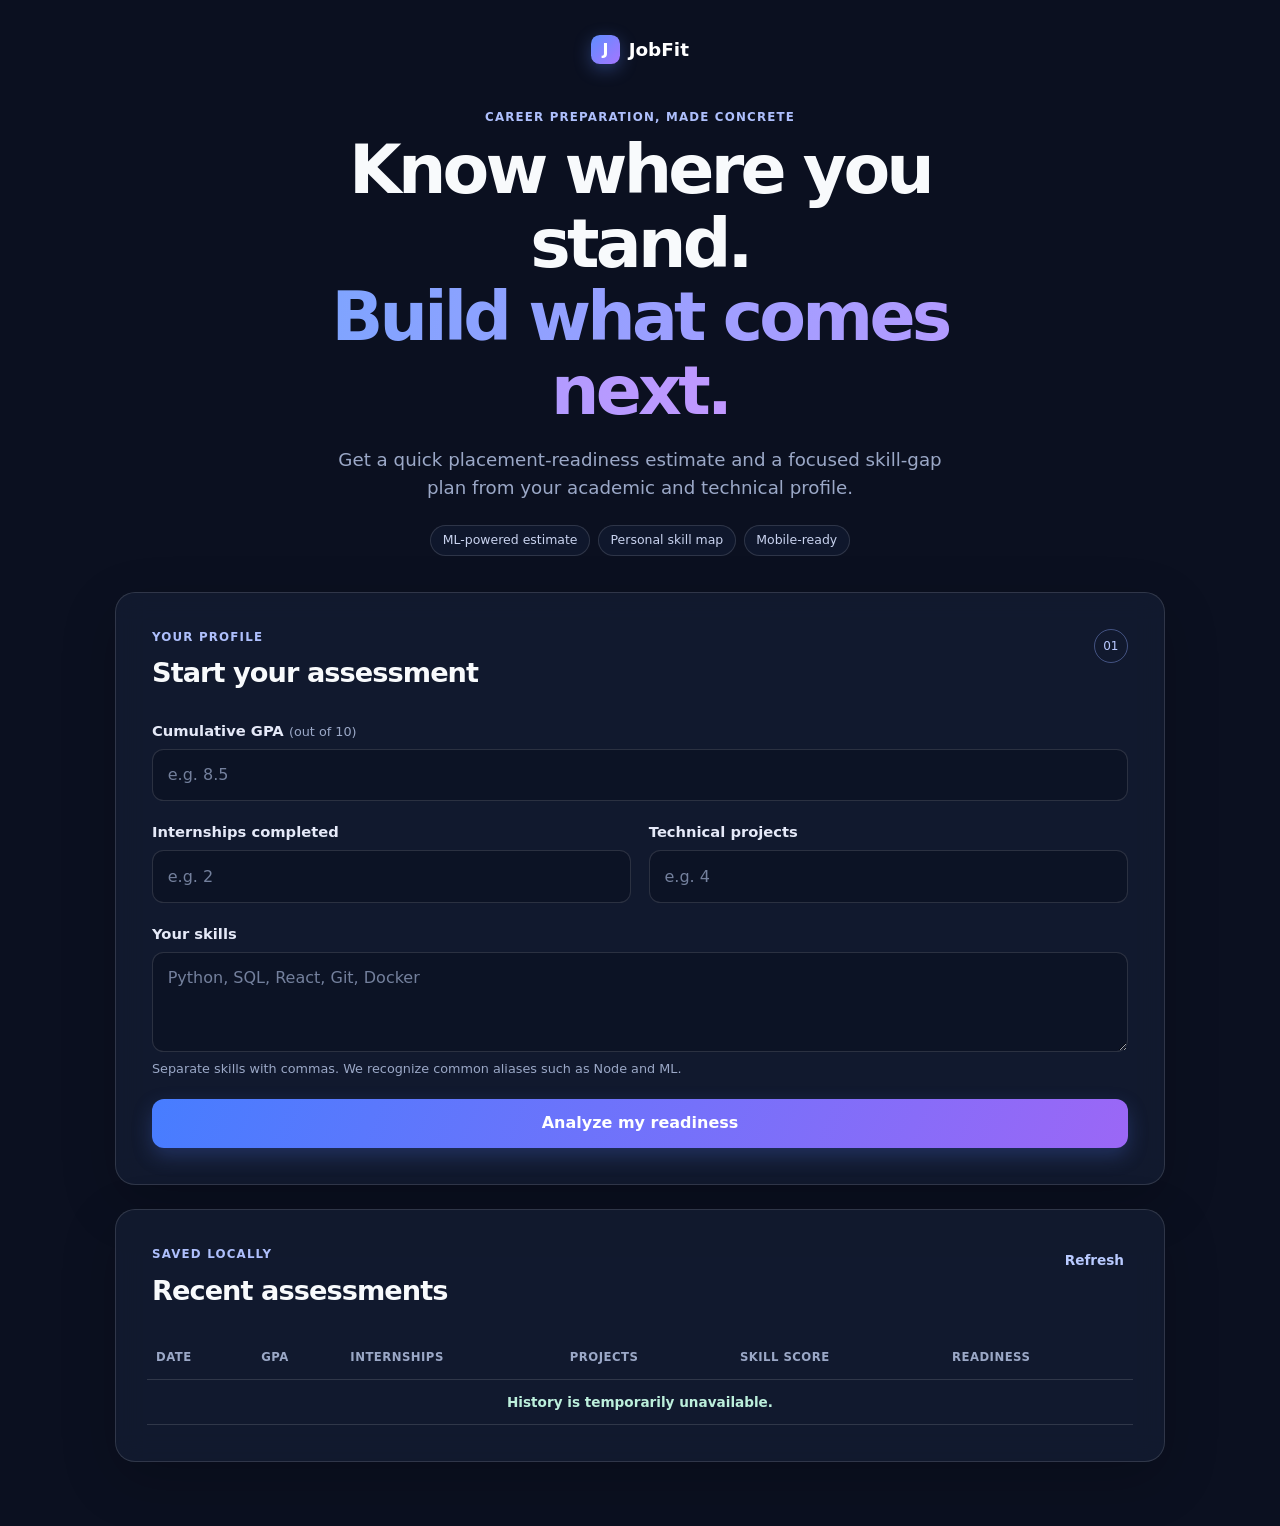
==== frontend/index.html @ 92c36e9f "Initial project" ====
﻿<!DOCTYPE html>
<html lang="en">
<head>
    <meta charset="UTF-8">
    <meta name="viewport" content="width=device-width, initial-scale=1.0">
    <meta name="theme-color" content="#111827">
    <meta name="description" content="Understand your placement readiness and prioritize skills to learn next.">
    <title>JobFit | Placement Readiness Analyzer</title>
    <link rel="stylesheet" href="style.css">
</head>
<body>
    <div class="background-blobs" aria-hidden="true"><div class="blob blob-1"></div><div class="blob blob-2"></div></div>
    <div class="container">
        <header class="hero">
            <a class="brand" href="/" aria-label="JobFit home"><span class="brand-mark">J</span> JobFit</a>
            <div class="hero-copy">
                <p class="eyebrow">Career preparation, made concrete</p>
                <h1>Know where you stand.<br><span class="highlight">Build what comes next.</span></h1>
                <p class="hero-description">Get a quick placement-readiness estimate and a focused skill-gap plan from your academic and technical profile.</p>
            </div>
            <div class="pill-row" aria-label="Application features"><span>ML-powered estimate</span><span>Personal skill map</span><span>Mobile-ready</span></div>
        </header>

        <main>
            <section class="glass-panel form-panel" aria-labelledby="form-title">
                <div class="section-heading"><div><p class="eyebrow">Your profile</p><h2 id="form-title">Start your assessment</h2></div><span class="step">01</span></div>
                <form id="prediction-form" novalidate>
                    <div class="input-group">
                        <label for="cgpa">Cumulative GPA <span>(out of 10)</span></label>
                        <input type="number" id="cgpa" name="cgpa" min="0" max="10" step="0.01" inputmode="decimal" required placeholder="e.g. 8.5" autocomplete="off">
                    </div>
                    <div class="row">
                        <div class="input-group"><label for="internships">Internships completed</label><input type="number" id="internships" name="internships" min="0" max="20" step="1" inputmode="numeric" required placeholder="e.g. 2"></div>
                        <div class="input-group"><label for="projects">Technical projects</label><input type="number" id="projects" name="projects" min="0" max="50" step="1" inputmode="numeric" required placeholder="e.g. 4"></div>
                    </div>
                    <div class="input-group">
                        <label for="skills">Your skills</label>
                        <textarea id="skills" name="skills" rows="3" maxlength="500" required placeholder="Python, SQL, React, Git, Docker"></textarea>
                        <p class="hint">Separate skills with commas. We recognize common aliases such as Node and ML.</p>
                    </div>
                    <p class="form-error" id="form-error" role="alert" hidden></p>
                    <button type="submit" class="btn-primary" id="submit-btn"><span>Analyze my readiness</span><span class="spinner" id="btn-spinner" aria-hidden="true" hidden></span></button>
                </form>
            </section>

            <section class="glass-panel results-panel" id="results-panel" hidden aria-labelledby="results-title" tabindex="-1">
                <div class="section-heading"><div><p class="eyebrow">Your report</p><h2 id="results-title">Readiness snapshot</h2></div><span class="step">02</span></div>
                <div class="score-cards">
                    <article class="card"><h3>Placement readiness</h3><div class="progress-circle" id="placement-circle"><span class="value" id="placement-value">0%</span></div><p id="readiness-label" class="card-caption"></p></article>
                    <article class="card"><h3>Skill coverage</h3><div class="progress-circle purple" id="skill-circle"><span class="value" id="skill-value">0%</span></div><p class="card-caption">Based on in-demand skills</p></article>
                </div>
                <div class="analysis-grid">
                    <article class="recommendations"><h3>Strengths detected</h3><ul id="matched-list" class="chip-list"></ul></article>
                    <article class="recommendations"><h3>Skills to prioritize</h3><ul id="recommendation-list" class="chip-list"></ul></article>
                </div>
                <p class="disclaimer" id="disclaimer"></p>
                <button class="btn-secondary" id="reset-btn" type="button">Analyze another profile</button>
            </section>
        </main>

        <section class="history-section glass-panel" aria-labelledby="history-title">
            <div class="section-heading"><div><p class="eyebrow">Saved locally</p><h2 id="history-title">Recent assessments</h2></div><button class="text-button" id="refresh-history" type="button">Refresh</button></div>
            <div class="table-responsive"><table id="history-table"><thead><tr><th scope="col">Date</th><th scope="col">GPA</th><th scope="col">Internships</th><th scope="col">Projects</th><th scope="col">Skill score</th><th scope="col">Readiness</th></tr></thead><tbody></tbody></table></div>
        </section>
    </div>
    <script src="app.js" defer></script>
</body>
</html>
---- frontend/style.css ----
﻿:root { --bg:#0b1020; --surface:rgba(20,29,50,.78); --surface-dark:#11192d; --text:#f8fafc; --muted:#9ba8c7; --line:rgba(255,255,255,.13); --blue:#5f8dff; --purple:#a576ff; --green:#2dd4a2; --orange:#f8b854; --red:#fb7185; }
* { box-sizing:border-box; }
html { background:var(--bg); }
body { min-width:320px; min-height:100vh; margin:0; overflow-x:hidden; background:var(--bg); color:var(--text); font-family:Inter,ui-sans-serif,system-ui,-apple-system,BlinkMacSystemFont,"Segoe UI",sans-serif; line-height:1.5; }
button,input,textarea { font:inherit; }
.background-blobs { position:fixed; inset:0; z-index:-1; overflow:hidden; pointer-events:none; }
.blob { position:absolute; width:42rem; aspect-ratio:1; border-radius:999px; filter:blur(105px); opacity:.21; }
.blob-1 { top:-19rem; left:-14rem; background:#7449e8; }.blob-2 { right:-16rem; bottom:-23rem; background:#176ad3; }
.container { width:min(100% - 2rem, 1050px); margin:0 auto; padding:2.2rem 0 4rem; }
.hero { margin:0 auto 2.25rem; max-width:800px; text-align:center; }.brand { display:inline-flex; align-items:center; gap:.55rem; margin-bottom:2.8rem; color:white; text-decoration:none; font-size:1.15rem; font-weight:750; }.brand-mark { display:grid; place-items:center; width:1.8rem; height:1.8rem; border-radius:.55rem; background:linear-gradient(135deg,var(--blue),var(--purple)); box-shadow:0 5px 18px #5f8dff55; font-size:1rem; }
.eyebrow { margin:0 0 .42rem; color:#aebffc; font-size:.74rem; font-weight:750; letter-spacing:.1em; text-transform:uppercase; }.hero h1 { margin:0; font-size:clamp(2.1rem,6vw,4.25rem); line-height:1.08; letter-spacing:-.055em; }.highlight { background:linear-gradient(100deg,#7fa4ff,#c198ff); -webkit-background-clip:text; background-clip:text; color:transparent; }.hero-description { max-width:610px; margin:1.2rem auto 1.5rem; color:var(--muted); font-size:clamp(1rem,2.5vw,1.14rem); }.pill-row { display:flex; justify-content:center; flex-wrap:wrap; gap:.5rem; }.pill-row span { padding:.32rem .72rem; border:1px solid var(--line); border-radius:999px; background:#131c33aa; color:#c9d3ef; font-size:.78rem; }
main { display:grid; grid-template-columns:1fr; gap:1.5rem; }.glass-panel { border:1px solid var(--line); border-radius:1.25rem; padding:clamp(1.25rem,4vw,2.25rem); background:var(--surface); box-shadow:0 18px 55px #00000032; backdrop-filter:blur(14px); }.section-heading { display:flex; align-items:flex-start; justify-content:space-between; gap:1rem; margin-bottom:1.6rem; }.section-heading h2 { margin:0; font-size:clamp(1.35rem,3vw,1.7rem); letter-spacing:-.035em; }.step { display:grid; place-items:center; flex:0 0 auto; width:2.15rem; height:2.15rem; border:1px solid #8fa8ff66; border-radius:50%; color:#b9c8ff; font-size:.75rem; }
form { display:grid; gap:1.25rem; }.row { display:grid; grid-template-columns:repeat(2,minmax(0,1fr)); gap:1.1rem; }.input-group { display:grid; gap:.45rem; }label { color:#e5e9f8; font-size:.92rem; font-weight:650; }label span,.hint { color:var(--muted); font-size:.8rem; font-weight:400; }.hint { margin:0; }input,textarea { width:100%; border:1px solid var(--line); border-radius:.72rem; padding:.82rem .92rem; outline:none; background:#090e1e80; color:var(--text); transition:border-color .2s,box-shadow .2s; }textarea { resize:vertical; }input::placeholder,textarea::placeholder { color:#74809d; }input:focus,textarea:focus { border-color:var(--blue); box-shadow:0 0 0 3px #5f8dff2e; }.form-error { margin:0; border-left:3px solid var(--red); padding:.55rem .75rem; color:#fecdd3; background:#fb718516; border-radius:.25rem; font-size:.9rem; }
button { cursor:pointer; }.btn-primary,.btn-secondary { display:flex; align-items:center; justify-content:center; gap:.6rem; min-height:3.1rem; border-radius:.75rem; padding:.8rem 1.1rem; font-weight:750; transition:transform .2s,filter .2s,background .2s; }.btn-primary { border:0; color:white; background:linear-gradient(112deg,#477dff,#9b67f6); box-shadow:0 8px 20px #4e75e844; }.btn-primary:hover:not(:disabled) { filter:brightness(1.08); transform:translateY(-1px); }.btn-primary:disabled { cursor:wait; opacity:.78; }.btn-secondary { margin-top:1.45rem; border:1px solid #91aaff8f; background:transparent; color:#c9d6ff; }.btn-secondary:hover { background:#6c8efa1c; }.spinner { width:1.05rem; height:1.05rem; border:2px solid #ffffff66; border-top-color:white; border-radius:50%; animation:spin .7s linear infinite; }@keyframes spin { to { transform:rotate(360deg); } }
.score-cards { display:grid; grid-template-columns:repeat(2,minmax(0,1fr)); gap:1rem; margin-bottom:1rem; }.card,.recommendations { border:1px solid var(--line); border-radius:1rem; background:#080d1c52; padding:1.25rem; }.card { text-align:center; }.card h3,.recommendations h3 { margin:0 0 1rem; color:#dce5ff; font-size:.92rem; }.progress-circle { display:grid; place-items:center; width:9rem; aspect-ratio:1; margin:.3rem auto .8rem; border-radius:50%; background:conic-gradient(var(--green) 0%,#ffffff12 0); position:relative; }.progress-circle::before { content:""; position:absolute; inset:.7rem; border-radius:50%; background:var(--surface-dark); }.progress-circle.purple { background:conic-gradient(var(--purple) 0%,#ffffff12 0); }.value { z-index:1; font-size:1.75rem; font-weight:800; letter-spacing:-.06em; }.card-caption { min-height:1.3rem; margin:0; color:var(--muted); font-size:.78rem; }.analysis-grid { display:grid; grid-template-columns:repeat(2,minmax(0,1fr)); gap:1rem; }.chip-list { display:flex; flex-wrap:wrap; gap:.5rem; min-height:2rem; margin:0; padding:0; list-style:none; }.chip-list li { border:1px solid #7395fb66; border-radius:999px; padding:.35rem .62rem; background:#5f8dff18; color:#d4dfff; font-size:.78rem; }.chip-list.recommend li { border-color:#c197ff66; background:#a576ff18; }.chip-list .empty { border:0; padding:0; background:transparent; color:var(--muted); }.disclaimer { margin:1.15rem 0 0; color:var(--muted); font-size:.78rem; }.history-section { margin-top:1.5rem; }.text-button { border:0; padding:.25rem; background:transparent; color:#b9caff; font-size:.85rem; font-weight:700; }.text-button:hover { color:white; }.table-responsive { overflow-x:auto; margin:0 -.3rem; }.table-responsive table { width:100%; min-width:610px; border-collapse:collapse; }.table-responsive th,.table-responsive td { padding:.75rem .55rem; border-bottom:1px solid var(--line); text-align:left; white-space:nowrap; font-size:.85rem; }.table-responsive th { color:var(--muted); font-size:.73rem; font-weight:750; text-transform:uppercase; letter-spacing:.04em; }.table-responsive td:last-child { color:#bcefdc; font-weight:750; }.empty-cell { color:var(--muted); text-align:center!important; }
@media (max-width:600px) { .container { width:min(100% - 1rem,1050px); padding-top:1.2rem; }.hero .brand { margin-bottom:2rem; }.hero { margin-bottom:1.4rem; }.glass-panel { border-radius:1rem; }.row,.score-cards,.analysis-grid { grid-template-columns:1fr; }.score-cards { gap:.8rem; }.progress-circle { width:7.5rem; }.history-section { padding:1rem; }.table-responsive th,.table-responsive td { padding:.68rem .5rem; } }
@media (prefers-reduced-motion:reduce) { *,*::before,*::after { scroll-behavior:auto!important; transition:none!important; animation:none!important; } }
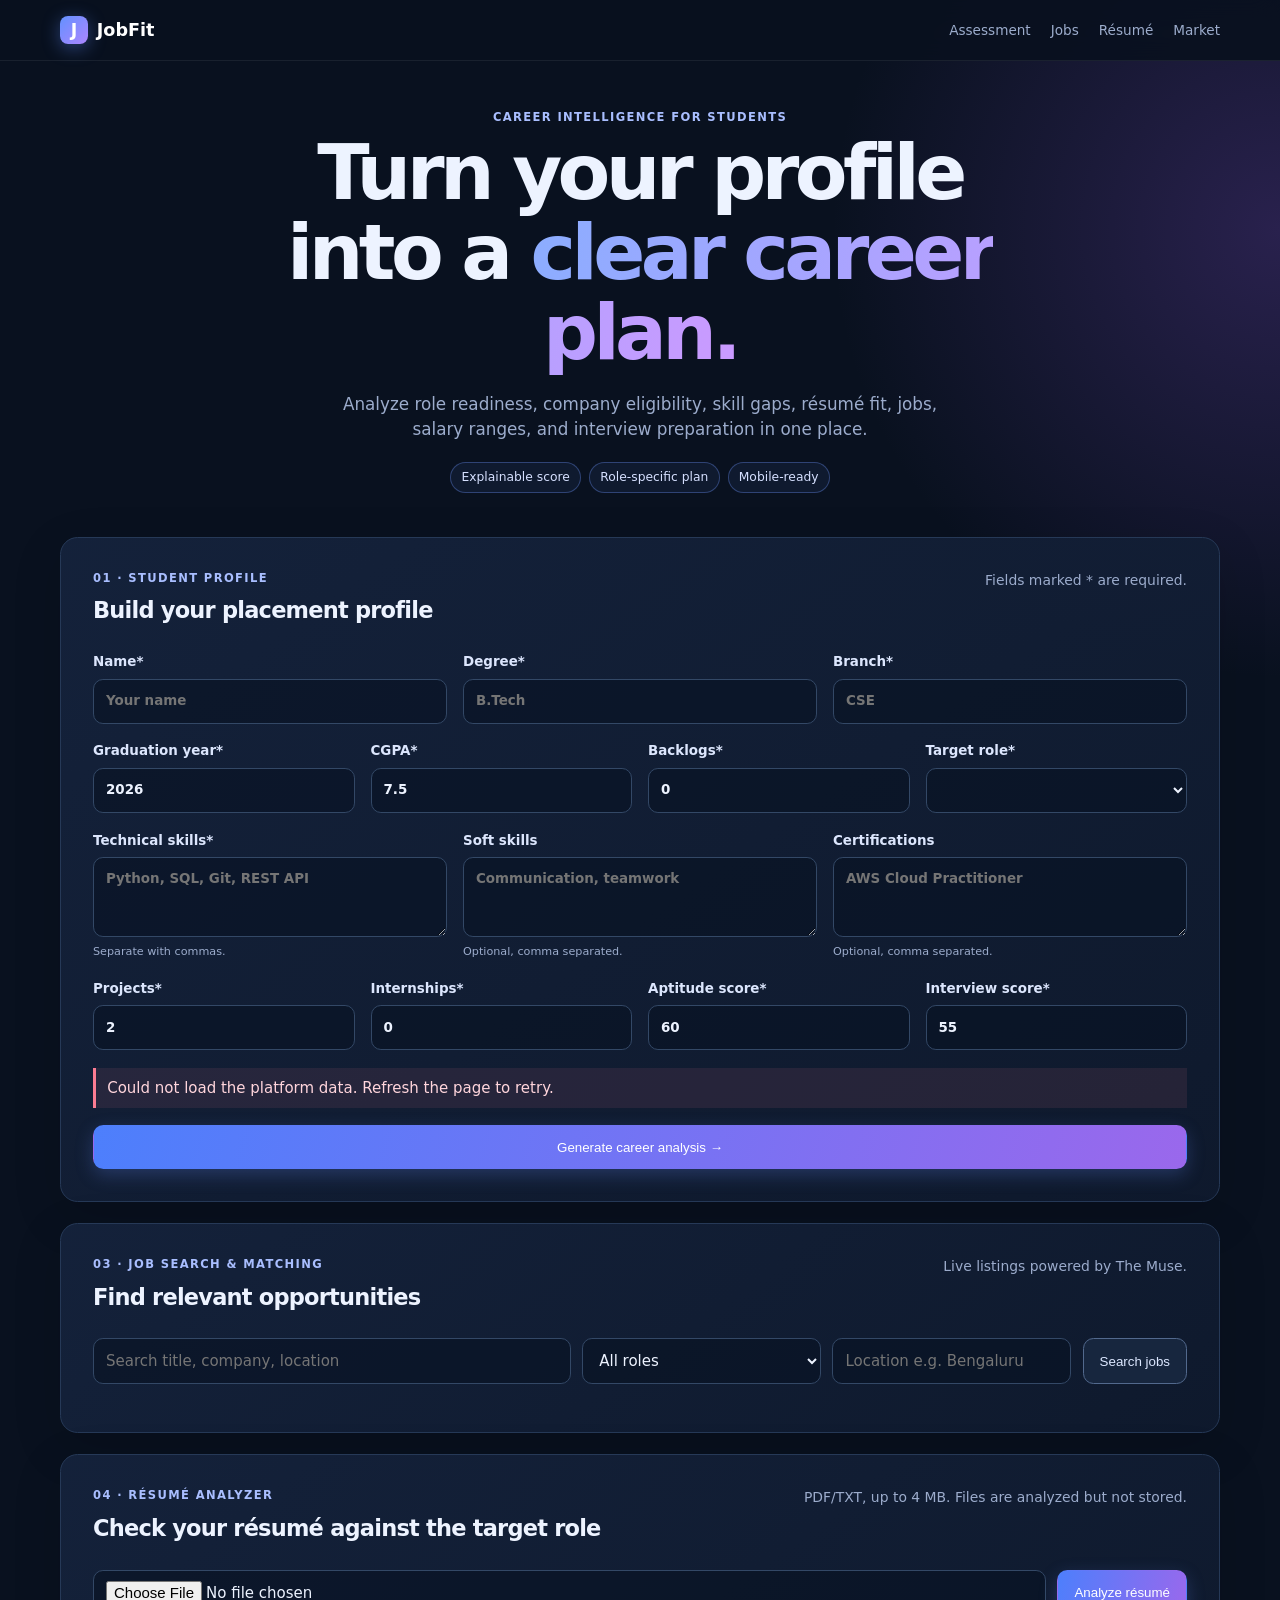
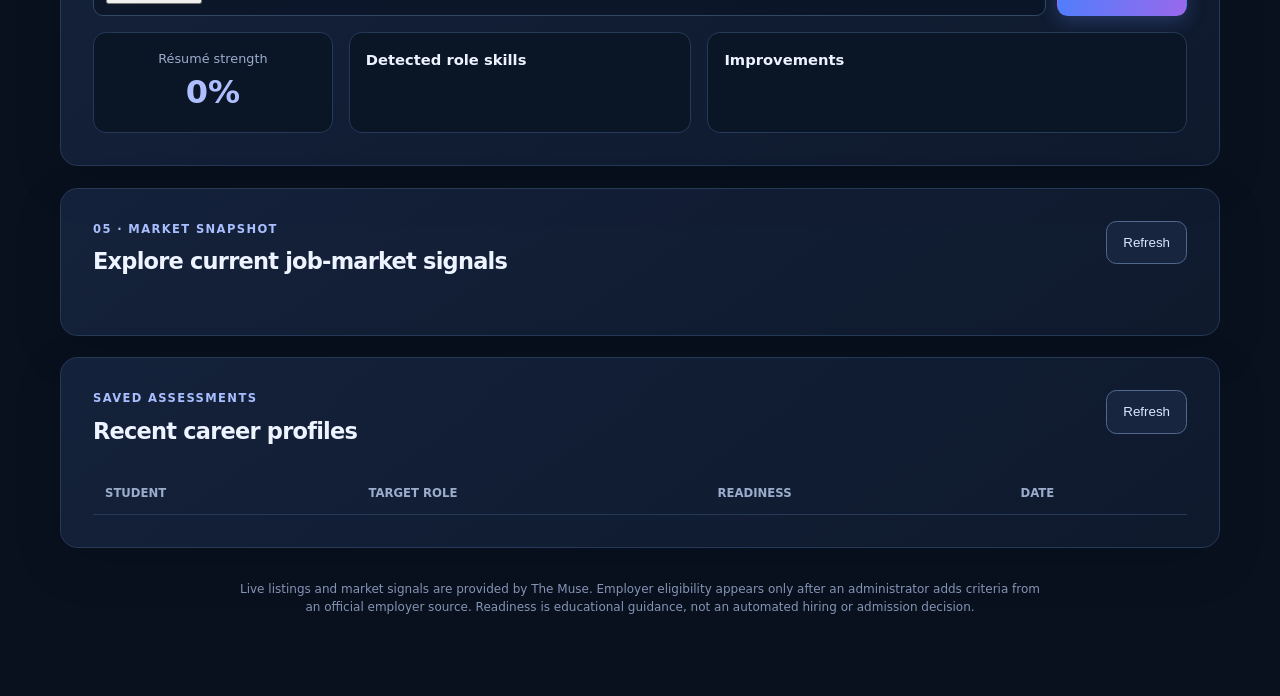
==== commit 833f463c: "Add live job data and verified company criteria" ====
--- a/frontend/index.html
+++ b/frontend/index.html
@@ -1,68 +1,53 @@
-﻿<!DOCTYPE html>
+<!doctype html>
 <html lang="en">
 <head>
-    <meta charset="UTF-8">
-    <meta name="viewport" content="width=device-width, initial-scale=1.0">
-    <meta name="theme-color" content="#111827">
-    <meta name="description" content="Understand your placement readiness and prioritize skills to learn next.">
-    <title>JobFit | Placement Readiness Analyzer</title>
-    <link rel="stylesheet" href="style.css">
+  <meta charset="utf-8">
+  <meta name="viewport" content="width=device-width, initial-scale=1">
+  <meta name="theme-color" content="#111827">
+  <meta name="description" content="JobFit analyzes placement readiness, eligibility, skills, resumes, and career roadmaps.">
+  <title>JobFit | Career Intelligence Platform</title>
+  <link rel="stylesheet" href="style.css">
 </head>
 <body>
-    <div class="background-blobs" aria-hidden="true"><div class="blob blob-1"></div><div class="blob blob-2"></div></div>
-    <div class="container">
-        <header class="hero">
-            <a class="brand" href="/" aria-label="JobFit home"><span class="brand-mark">J</span> JobFit</a>
-            <div class="hero-copy">
-                <p class="eyebrow">Career preparation, made concrete</p>
-                <h1>Know where you stand.<br><span class="highlight">Build what comes next.</span></h1>
-                <p class="hero-description">Get a quick placement-readiness estimate and a focused skill-gap plan from your academic and technical profile.</p>
-            </div>
-            <div class="pill-row" aria-label="Application features"><span>ML-powered estimate</span><span>Personal skill map</span><span>Mobile-ready</span></div>
-        </header>
+  <header class="topbar"><a class="brand" href="#top"><span>J</span>JobFit</a><nav><a href="#assessment">Assessment</a><a href="#jobs">Jobs</a><a href="#resume">Résumé</a><a href="#market">Market</a></nav></header>
+  <main id="top" class="shell">
+    <section class="hero"><p class="eyebrow">Career intelligence for students</p><h1>Turn your profile into a <em>clear career plan.</em></h1><p>Analyze role readiness, company eligibility, skill gaps, résumé fit, jobs, salary ranges, and interview preparation in one place.</p><div class="hero-tags"><span>Explainable score</span><span>Role-specific plan</span><span>Mobile-ready</span></div></section>
 
-        <main>
-            <section class="glass-panel form-panel" aria-labelledby="form-title">
-                <div class="section-heading"><div><p class="eyebrow">Your profile</p><h2 id="form-title">Start your assessment</h2></div><span class="step">01</span></div>
-                <form id="prediction-form" novalidate>
-                    <div class="input-group">
-                        <label for="cgpa">Cumulative GPA <span>(out of 10)</span></label>
-                        <input type="number" id="cgpa" name="cgpa" min="0" max="10" step="0.01" inputmode="decimal" required placeholder="e.g. 8.5" autocomplete="off">
-                    </div>
-                    <div class="row">
-                        <div class="input-group"><label for="internships">Internships completed</label><input type="number" id="internships" name="internships" min="0" max="20" step="1" inputmode="numeric" required placeholder="e.g. 2"></div>
-                        <div class="input-group"><label for="projects">Technical projects</label><input type="number" id="projects" name="projects" min="0" max="50" step="1" inputmode="numeric" required placeholder="e.g. 4"></div>
-                    </div>
-                    <div class="input-group">
-                        <label for="skills">Your skills</label>
-                        <textarea id="skills" name="skills" rows="3" maxlength="500" required placeholder="Python, SQL, React, Git, Docker"></textarea>
-                        <p class="hint">Separate skills with commas. We recognize common aliases such as Node and ML.</p>
-                    </div>
-                    <p class="form-error" id="form-error" role="alert" hidden></p>
-                    <button type="submit" class="btn-primary" id="submit-btn"><span>Analyze my readiness</span><span class="spinner" id="btn-spinner" aria-hidden="true" hidden></span></button>
-                </form>
-            </section>
+    <section id="assessment" class="panel profile-panel">
+      <div class="heading"><div><p class="eyebrow">01 · Student profile</p><h2>Build your placement profile</h2></div><p class="muted">Fields marked * are required.</p></div>
+      <form id="profile-form" class="profile-form">
+        <div class="form-grid three"><label>Name*<input id="name" required minlength="2" placeholder="Your name"></label><label>Degree*<input id="degree" required placeholder="B.Tech"></label><label>Branch*<input id="branch" required placeholder="CSE"></label></div>
+        <div class="form-grid four"><label>Graduation year*<input id="graduation-year" type="number" min="2020" max="2035" value="2026" required></label><label>CGPA*<input id="cgpa" type="number" min="0" max="10" step="0.01" value="7.5" required></label><label>Backlogs*<input id="backlogs" type="number" min="0" max="20" value="0" required></label><label>Target role*<select id="target-role" required></select></label></div>
+        <div class="form-grid three"><label>Technical skills*<textarea id="technical-skills" required placeholder="Python, SQL, Git, REST API"></textarea><small>Separate with commas.</small></label><label>Soft skills<textarea id="soft-skills" placeholder="Communication, teamwork"></textarea><small>Optional, comma separated.</small></label><label>Certifications<textarea id="certifications" placeholder="AWS Cloud Practitioner"></textarea><small>Optional, comma separated.</small></label></div>
+        <div class="form-grid four"><label>Projects*<input id="projects" type="number" min="0" max="30" value="2" required></label><label>Internships*<input id="internships" type="number" min="0" max="15" value="0" required></label><label>Aptitude score*<input id="aptitude" type="number" min="0" max="100" value="60" required></label><label>Interview score*<input id="interview" type="number" min="0" max="100" value="55" required></label></div>
+        <p id="profile-error" class="message error" hidden role="alert"></p><button id="analyze-button" class="button primary" type="submit">Generate career analysis <span aria-hidden="true">→</span></button>
+      </form>
+    </section>
 
-            <section class="glass-panel results-panel" id="results-panel" hidden aria-labelledby="results-title" tabindex="-1">
-                <div class="section-heading"><div><p class="eyebrow">Your report</p><h2 id="results-title">Readiness snapshot</h2></div><span class="step">02</span></div>
-                <div class="score-cards">
-                    <article class="card"><h3>Placement readiness</h3><div class="progress-circle" id="placement-circle"><span class="value" id="placement-value">0%</span></div><p id="readiness-label" class="card-caption"></p></article>
-                    <article class="card"><h3>Skill coverage</h3><div class="progress-circle purple" id="skill-circle"><span class="value" id="skill-value">0%</span></div><p class="card-caption">Based on in-demand skills</p></article>
-                </div>
-                <div class="analysis-grid">
-                    <article class="recommendations"><h3>Strengths detected</h3><ul id="matched-list" class="chip-list"></ul></article>
-                    <article class="recommendations"><h3>Skills to prioritize</h3><ul id="recommendation-list" class="chip-list"></ul></article>
-                </div>
-                <p class="disclaimer" id="disclaimer"></p>
-                <button class="btn-secondary" id="reset-btn" type="button">Analyze another profile</button>
-            </section>
-        </main>
+    <section id="dashboard" hidden>
+      <div class="dashboard-title"><div><p class="eyebrow">02 · Your dashboard</p><h2 id="dashboard-name">Career dashboard</h2></div><button id="start-over" class="button secondary">Edit profile</button></div>
+      <div class="metric-grid"><article class="metric score"><span>Placement readiness</span><strong id="readiness-score">0%</strong><small id="readiness-label"></small></article><article class="metric"><span>Technical skills</span><strong id="technical-score">0%</strong><small>Role skill coverage</small></article><article class="metric"><span>Aptitude</span><strong id="aptitude-score">0%</strong><small>Profile input</small></article><article class="metric"><span>Interview readiness</span><strong id="interview-score">0%</strong><small>Profile input</small></article></div>
+      <div class="two-column">
+        <article class="panel"><p class="eyebrow">What to do next</p><h3 id="next-action"></h3><ul id="reason-list" class="check-list"></ul></article>
+        <article class="panel"><p class="eyebrow">Salary estimate</p><h3 id="salary-range"></h3><p class="muted" id="salary-note"></p><p class="subtle">A live range appears only after an authorised salary provider is configured.</p></article>
+      </div>
+      <div class="three-column">
+        <article class="panel"><p class="eyebrow">Skill map</p><h3>Role skill gap</h3><div id="skill-table" class="skill-table"></div></article>
+        <article class="panel"><p class="eyebrow">Personalized roadmap</p><h3 id="roadmap-role">Your plan</h3><ol id="roadmap-list" class="roadmap"></ol></article>
+        <article class="panel"><p class="eyebrow">Interview preparation</p><h3>Practice these questions</h3><ol id="interview-list" class="questions"></ol></article>
+      </div>
+      <article class="panel"><div class="heading"><div><p class="eyebrow">Company eligibility</p><h3>Where your profile fits today</h3></div><span class="subtle">Verified employer criteria only</span></div><div id="eligibility-list" class="eligibility-grid"></div></article>
+    </section>
 
-        <section class="history-section glass-panel" aria-labelledby="history-title">
-            <div class="section-heading"><div><p class="eyebrow">Saved locally</p><h2 id="history-title">Recent assessments</h2></div><button class="text-button" id="refresh-history" type="button">Refresh</button></div>
-            <div class="table-responsive"><table id="history-table"><thead><tr><th scope="col">Date</th><th scope="col">GPA</th><th scope="col">Internships</th><th scope="col">Projects</th><th scope="col">Skill score</th><th scope="col">Readiness</th></tr></thead><tbody></tbody></table></div>
-        </section>
-    </div>
-    <script src="app.js" defer></script>
+    <section id="jobs" class="panel"><div class="heading"><div><p class="eyebrow">03 · Job search & matching</p><h2>Find relevant opportunities</h2></div><p class="muted">Live listings powered by The Muse.</p></div><form id="job-filter" class="filter-row"><input id="job-query" placeholder="Search title, company, location"><select id="job-role"><option value="">All roles</option></select><input id="job-location" placeholder="Location e.g. Bengaluru"><button class="button secondary" type="submit">Search jobs</button></form><div id="job-list" class="job-grid"></div></section>
+
+    <section id="resume" class="panel"><div class="heading"><div><p class="eyebrow">04 · Résumé analyzer</p><h2>Check your résumé against the target role</h2></div><p class="muted">PDF/TXT, up to 4 MB. Files are analyzed but not stored.</p></div><form id="resume-form" class="upload-row"><input id="resume-file" type="file" accept=".pdf,.txt" required><button class="button primary" type="submit">Analyze résumé</button></form><p id="resume-error" class="message error" hidden role="alert"></p><div id="resume-results" class="resume-results" hidden><article class="resume-score"><span>Résumé strength</span><strong id="resume-score">0%</strong></article><article><h3>Detected role skills</h3><div id="resume-skills" class="chips"></div></article><article><h3>Improvements</h3><ul id="resume-suggestions" class="check-list"></ul></article></div></section>
+
+    <section id="market" class="panel"><div class="heading"><div><p class="eyebrow">05 · Market snapshot</p><h2>Explore current job-market signals</h2></div><button id="refresh-market" class="button secondary" type="button">Refresh</button></div><div id="market-content" class="market-grid"></div></section>
+
+    <section class="panel"><div class="heading"><div><p class="eyebrow">Saved assessments</p><h2>Recent career profiles</h2></div><button id="refresh-history" class="button secondary" type="button">Refresh</button></div><div class="table-wrap"><table><thead><tr><th>Student</th><th>Target role</th><th>Readiness</th><th>Date</th></tr></thead><tbody id="history-body"></tbody></table></div></section>
+    <p class="disclaimer">Live listings and market signals are provided by The Muse. Employer eligibility appears only after an administrator adds criteria from an official employer source. Readiness is educational guidance, not an automated hiring or admission decision.</p>
+  </main>
+  <script src="app.js" defer></script>
 </body>
 </html>
--- a/frontend/style.css
+++ b/frontend/style.css
@@ -1,17 +1,3 @@
-﻿:root { --bg:#0b1020; --surface:rgba(20,29,50,.78); --surface-dark:#11192d; --text:#f8fafc; --muted:#9ba8c7; --line:rgba(255,255,255,.13); --blue:#5f8dff; --purple:#a576ff; --green:#2dd4a2; --orange:#f8b854; --red:#fb7185; }
-* { box-sizing:border-box; }
-html { background:var(--bg); }
-body { min-width:320px; min-height:100vh; margin:0; overflow-x:hidden; background:var(--bg); color:var(--text); font-family:Inter,ui-sans-serif,system-ui,-apple-system,BlinkMacSystemFont,"Segoe UI",sans-serif; line-height:1.5; }
-button,input,textarea { font:inherit; }
-.background-blobs { position:fixed; inset:0; z-index:-1; overflow:hidden; pointer-events:none; }
-.blob { position:absolute; width:42rem; aspect-ratio:1; border-radius:999px; filter:blur(105px); opacity:.21; }
-.blob-1 { top:-19rem; left:-14rem; background:#7449e8; }.blob-2 { right:-16rem; bottom:-23rem; background:#176ad3; }
-.container { width:min(100% - 2rem, 1050px); margin:0 auto; padding:2.2rem 0 4rem; }
-.hero { margin:0 auto 2.25rem; max-width:800px; text-align:center; }.brand { display:inline-flex; align-items:center; gap:.55rem; margin-bottom:2.8rem; color:white; text-decoration:none; font-size:1.15rem; font-weight:750; }.brand-mark { display:grid; place-items:center; width:1.8rem; height:1.8rem; border-radius:.55rem; background:linear-gradient(135deg,var(--blue),var(--purple)); box-shadow:0 5px 18px #5f8dff55; font-size:1rem; }
-.eyebrow { margin:0 0 .42rem; color:#aebffc; font-size:.74rem; font-weight:750; letter-spacing:.1em; text-transform:uppercase; }.hero h1 { margin:0; font-size:clamp(2.1rem,6vw,4.25rem); line-height:1.08; letter-spacing:-.055em; }.highlight { background:linear-gradient(100deg,#7fa4ff,#c198ff); -webkit-background-clip:text; background-clip:text; color:transparent; }.hero-description { max-width:610px; margin:1.2rem auto 1.5rem; color:var(--muted); font-size:clamp(1rem,2.5vw,1.14rem); }.pill-row { display:flex; justify-content:center; flex-wrap:wrap; gap:.5rem; }.pill-row span { padding:.32rem .72rem; border:1px solid var(--line); border-radius:999px; background:#131c33aa; color:#c9d3ef; font-size:.78rem; }
-main { display:grid; grid-template-columns:1fr; gap:1.5rem; }.glass-panel { border:1px solid var(--line); border-radius:1.25rem; padding:clamp(1.25rem,4vw,2.25rem); background:var(--surface); box-shadow:0 18px 55px #00000032; backdrop-filter:blur(14px); }.section-heading { display:flex; align-items:flex-start; justify-content:space-between; gap:1rem; margin-bottom:1.6rem; }.section-heading h2 { margin:0; font-size:clamp(1.35rem,3vw,1.7rem); letter-spacing:-.035em; }.step { display:grid; place-items:center; flex:0 0 auto; width:2.15rem; height:2.15rem; border:1px solid #8fa8ff66; border-radius:50%; color:#b9c8ff; font-size:.75rem; }
-form { display:grid; gap:1.25rem; }.row { display:grid; grid-template-columns:repeat(2,minmax(0,1fr)); gap:1.1rem; }.input-group { display:grid; gap:.45rem; }label { color:#e5e9f8; font-size:.92rem; font-weight:650; }label span,.hint { color:var(--muted); font-size:.8rem; font-weight:400; }.hint { margin:0; }input,textarea { width:100%; border:1px solid var(--line); border-radius:.72rem; padding:.82rem .92rem; outline:none; background:#090e1e80; color:var(--text); transition:border-color .2s,box-shadow .2s; }textarea { resize:vertical; }input::placeholder,textarea::placeholder { color:#74809d; }input:focus,textarea:focus { border-color:var(--blue); box-shadow:0 0 0 3px #5f8dff2e; }.form-error { margin:0; border-left:3px solid var(--red); padding:.55rem .75rem; color:#fecdd3; background:#fb718516; border-radius:.25rem; font-size:.9rem; }
-button { cursor:pointer; }.btn-primary,.btn-secondary { display:flex; align-items:center; justify-content:center; gap:.6rem; min-height:3.1rem; border-radius:.75rem; padding:.8rem 1.1rem; font-weight:750; transition:transform .2s,filter .2s,background .2s; }.btn-primary { border:0; color:white; background:linear-gradient(112deg,#477dff,#9b67f6); box-shadow:0 8px 20px #4e75e844; }.btn-primary:hover:not(:disabled) { filter:brightness(1.08); transform:translateY(-1px); }.btn-primary:disabled { cursor:wait; opacity:.78; }.btn-secondary { margin-top:1.45rem; border:1px solid #91aaff8f; background:transparent; color:#c9d6ff; }.btn-secondary:hover { background:#6c8efa1c; }.spinner { width:1.05rem; height:1.05rem; border:2px solid #ffffff66; border-top-color:white; border-radius:50%; animation:spin .7s linear infinite; }@keyframes spin { to { transform:rotate(360deg); } }
-.score-cards { display:grid; grid-template-columns:repeat(2,minmax(0,1fr)); gap:1rem; margin-bottom:1rem; }.card,.recommendations { border:1px solid var(--line); border-radius:1rem; background:#080d1c52; padding:1.25rem; }.card { text-align:center; }.card h3,.recommendations h3 { margin:0 0 1rem; color:#dce5ff; font-size:.92rem; }.progress-circle { display:grid; place-items:center; width:9rem; aspect-ratio:1; margin:.3rem auto .8rem; border-radius:50%; background:conic-gradient(var(--green) 0%,#ffffff12 0); position:relative; }.progress-circle::before { content:""; position:absolute; inset:.7rem; border-radius:50%; background:var(--surface-dark); }.progress-circle.purple { background:conic-gradient(var(--purple) 0%,#ffffff12 0); }.value { z-index:1; font-size:1.75rem; font-weight:800; letter-spacing:-.06em; }.card-caption { min-height:1.3rem; margin:0; color:var(--muted); font-size:.78rem; }.analysis-grid { display:grid; grid-template-columns:repeat(2,minmax(0,1fr)); gap:1rem; }.chip-list { display:flex; flex-wrap:wrap; gap:.5rem; min-height:2rem; margin:0; padding:0; list-style:none; }.chip-list li { border:1px solid #7395fb66; border-radius:999px; padding:.35rem .62rem; background:#5f8dff18; color:#d4dfff; font-size:.78rem; }.chip-list.recommend li { border-color:#c197ff66; background:#a576ff18; }.chip-list .empty { border:0; padding:0; background:transparent; color:var(--muted); }.disclaimer { margin:1.15rem 0 0; color:var(--muted); font-size:.78rem; }.history-section { margin-top:1.5rem; }.text-button { border:0; padding:.25rem; background:transparent; color:#b9caff; font-size:.85rem; font-weight:700; }.text-button:hover { color:white; }.table-responsive { overflow-x:auto; margin:0 -.3rem; }.table-responsive table { width:100%; min-width:610px; border-collapse:collapse; }.table-responsive th,.table-responsive td { padding:.75rem .55rem; border-bottom:1px solid var(--line); text-align:left; white-space:nowrap; font-size:.85rem; }.table-responsive th { color:var(--muted); font-size:.73rem; font-weight:750; text-transform:uppercase; letter-spacing:.04em; }.table-responsive td:last-child { color:#bcefdc; font-weight:750; }.empty-cell { color:var(--muted); text-align:center!important; }
-@media (max-width:600px) { .container { width:min(100% - 1rem,1050px); padding-top:1.2rem; }.hero .brand { margin-bottom:2rem; }.hero { margin-bottom:1.4rem; }.glass-panel { border-radius:1rem; }.row,.score-cards,.analysis-grid { grid-template-columns:1fr; }.score-cards { gap:.8rem; }.progress-circle { width:7.5rem; }.history-section { padding:1rem; }.table-responsive th,.table-responsive td { padding:.68rem .5rem; } }
-@media (prefers-reduced-motion:reduce) { *,*::before,*::after { scroll-behavior:auto!important; transition:none!important; animation:none!important; } }
+﻿:root{--bg:#09111f;--panel:#101b30;--panel2:#15233d;--line:#263957;--text:#edf3ff;--muted:#9caccc;--blue:#6391ff;--cyan:#57d5d0;--purple:#ac86ff;--green:#51d69a;--amber:#f8bf64;--red:#fb7c92}*{box-sizing:border-box}html{scroll-behavior:smooth}body{margin:0;background:radial-gradient(circle at 10% -20%,#294d9c77,transparent 31rem),radial-gradient(circle at 100% 10%,#59399366,transparent 28rem),var(--bg);color:var(--text);font:15px/1.5 Inter,ui-sans-serif,system-ui,-apple-system,"Segoe UI",sans-serif}.topbar{position:sticky;top:0;z-index:3;display:flex;justify-content:space-between;align-items:center;padding:1rem max(1.25rem,calc((100vw - 1160px)/2));background:#09111feb;backdrop-filter:blur(12px);border-bottom:1px solid #ffffff12}.brand{display:flex;align-items:center;gap:.55rem;color:white;text-decoration:none;font-size:1.1rem;font-weight:800}.brand span{display:grid;place-items:center;width:1.75rem;height:1.75rem;border-radius:.5rem;background:linear-gradient(135deg,var(--blue),var(--purple));box-shadow:0 4px 18px #5f8dff66}.topbar nav{display:flex;gap:1.25rem}.topbar nav a{color:var(--muted);font-size:.85rem;text-decoration:none}.topbar nav a:hover{color:white}.shell{width:min(100% - 2rem,1160px);margin:auto;padding:3rem 0 5rem}.hero{max-width:780px;margin:0 auto 2.75rem;text-align:center}.eyebrow{margin:0 0 .45rem;color:#a9beff;font-size:.72rem;font-weight:800;letter-spacing:.12em;text-transform:uppercase}.hero h1{margin:0;font-size:clamp(2.45rem,6vw,4.8rem);line-height:1.04;letter-spacing:-.06em}.hero em{font-style:normal;background:linear-gradient(100deg,#8badff,#cb9aff);background-clip:text;color:transparent}.hero>p:not(.eyebrow){max-width:650px;margin:1.2rem auto;color:var(--muted);font-size:1.05rem}.hero-tags,.chips{display:flex;flex-wrap:wrap;gap:.5rem}.hero-tags{justify-content:center}.hero-tags span,.chips span{padding:.33rem .64rem;border:1px solid #7196ff55;border-radius:999px;background:#658eff13;color:#d6e0ff;font-size:.77rem}.panel{margin-bottom:1.35rem;padding:clamp(1.2rem,3vw,2rem);border:1px solid var(--line);border-radius:1.1rem;background:linear-gradient(145deg,#15233de8,#0f1a2ee8);box-shadow:0 15px 50px #00000022}.heading,.dashboard-title{display:flex;justify-content:space-between;align-items:start;gap:1rem;margin-bottom:1.5rem}.heading h2,.heading h3,.dashboard-title h2{margin:0;letter-spacing:-.035em}.muted,.subtle{color:var(--muted)}.muted{margin:0;font-size:.87rem}.subtle{font-size:.78rem}.profile-form{display:grid;gap:1.1rem}.form-grid{display:grid;gap:1rem}.form-grid.three{grid-template-columns:repeat(3,1fr)}.form-grid.four{grid-template-columns:repeat(4,1fr)}label{display:grid;gap:.42rem;color:#dce6fd;font-size:.84rem;font-weight:700}label small{color:var(--muted);font-weight:400}input,textarea,select{width:100%;min-height:2.8rem;padding:.65rem .75rem;border:1px solid #334866;border-radius:.62rem;outline:0;background:#08122299;color:var(--text);font:inherit;transition:.2s}textarea{min-height:5rem;resize:vertical}input:focus,textarea:focus,select:focus{border-color:var(--blue);box-shadow:0 0 0 3px #6391ff26}.button{min-height:2.7rem;border:1px solid transparent;border-radius:.65rem;padding:.6rem 1rem;color:white;font:700 .85rem inherit;cursor:pointer;transition:.2s}.button:hover{transform:translateY(-1px);filter:brightness(1.08)}.primary{background:linear-gradient(105deg,#4d7ffc,#9a68ec);box-shadow:0 6px 18px #5f84ee44}.secondary{border-color:#52698d;background:#17263e;color:#dce7ff}.message{margin:0}.error{border-left:3px solid var(--red);padding:.55rem .7rem;background:#fb7c9217;color:#ffd5dc}.dashboard-title{margin:2.5rem 0 1.25rem}.metric-grid{display:grid;grid-template-columns:repeat(4,1fr);gap:1rem;margin-bottom:1rem}.metric{display:grid;gap:.25rem;padding:1.1rem;border:1px solid var(--line);border-radius:.9rem;background:#0c1729aa}.metric span{color:var(--muted);font-size:.78rem}.metric strong{font-size:1.8rem;letter-spacing:-.06em}.metric small{color:#aebcdb}.metric.score{border-color:#6391ff77;background:linear-gradient(135deg,#3157a544,#28225166)}.metric.score strong{color:#a9c0ff}.two-column,.three-column{display:grid;gap:1rem;margin-bottom:1rem}.two-column{grid-template-columns:1.1fr .9fr}.three-column{grid-template-columns:repeat(3,1fr)}.two-column .panel,.three-column .panel{margin:0}.panel h3{margin:.1rem 0 .8rem;font-size:1.12rem}.check-list,.questions,.roadmap{display:grid;gap:.65rem;margin:0;padding:0;list-style:none}.check-list li{position:relative;padding-left:1.25rem;color:#dbe5fc;font-size:.88rem}.check-list li:before{content:"✓";position:absolute;left:0;color:var(--green);font-weight:800}.roadmap{counter-reset:step}.roadmap li{position:relative;padding:0 0 .7rem 2rem;border-left:1px solid #516889;color:#cbd7ee;font-size:.84rem}.roadmap li:before{counter-increment:step;content:counter(step);position:absolute;left:-.63rem;display:grid;place-items:center;width:1.25rem;height:1.25rem;border-radius:50%;background:#668cf9;color:white;font-size:.7rem;font-weight:800}.roadmap li:last-child{border:0}.roadmap b{display:block;color:white}.questions{padding-left:1.1rem;list-style:decimal}.questions li{padding-left:.2rem;color:#d6e1fa;font-size:.86rem}.skill-table{display:grid;gap:.55rem}.skill-row{display:flex;justify-content:space-between;align-items:center;padding:.5rem .6rem;border-radius:.5rem;background:#0b1627;color:#dce5fb;font-size:.84rem}.status{padding:.18rem .42rem;border-radius:999px;font-size:.68rem;font-weight:800}.status.match{background:#4cd39920;color:#83efbc}.status.gap{background:#fb7c9220;color:#ffadba}.eligibility-grid,.job-grid{display:grid;grid-template-columns:repeat(2,1fr);gap:.8rem}.eligibility,.job{padding:1rem;border:1px solid var(--line);border-radius:.8rem;background:#0b1628aa}.eligibility-top,.job-top{display:flex;justify-content:space-between;gap:.5rem}.eligibility h4,.job h3{margin:0;font-size:.98rem}.badge{display:inline-flex;align-items:center;white-space:nowrap;padding:.18rem .45rem;border-radius:999px;font-size:.68rem;font-weight:800}.badge.eligible{background:#51d69a20;color:#83f0ba}.badge.almost{background:#f8bf6420;color:#ffd28d}.badge.not{background:#fb7c9220;color:#ffadba}.eligibility p,.job p{margin:.55rem 0 0;color:var(--muted);font-size:.8rem}.filter-row,.upload-row{display:grid;grid-template-columns:2fr 1fr 1fr auto;gap:.7rem;margin-bottom:1rem}.upload-row{grid-template-columns:1fr auto}.job-grid{grid-template-columns:repeat(3,1fr)}.job h3{margin:.2rem 0}.job .meta{display:flex;flex-wrap:wrap;gap:.45rem;color:#aebbd7;font-size:.75rem}.job .match{margin-top:.8rem;color:#87edbb;font-size:.8rem;font-weight:800}.resume-results{display:grid;grid-template-columns:.7fr 1fr 1.4fr;gap:1rem;margin-top:1rem}.resume-results article{padding:1rem;border-radius:.8rem;background:#0a1526;border:1px solid var(--line)}.resume-results h3{margin:0 0 .65rem;font-size:.92rem}.resume-score{display:grid;place-items:center;text-align:center}.resume-score span{color:var(--muted);font-size:.8rem}.resume-score strong{font-size:2rem;color:#aebeff}.market-grid{display:grid;grid-template-columns:repeat(4,1fr);gap:1rem}.market-stat{padding:1rem;border:1px solid var(--line);border-radius:.75rem;background:#0b1628}.market-stat strong{display:block;margin-top:.35rem;font-size:1.55rem}.market-stat span{color:var(--muted);font-size:.75rem}.table-wrap{overflow:auto}table{width:100%;border-collapse:collapse;min-width:520px}th,td{padding:.75rem;border-bottom:1px solid var(--line);text-align:left;font-size:.85rem}th{color:var(--muted);font-size:.73rem;text-transform:uppercase}.disclaimer{margin:2rem auto 0;max-width:800px;color:#8494b4;text-align:center;font-size:.75rem}@media(max-width:850px){.form-grid.three,.form-grid.four,.metric-grid,.three-column,.market-grid{grid-template-columns:repeat(2,1fr)}.job-grid{grid-template-columns:repeat(2,1fr)}.two-column{grid-template-columns:1fr}.filter-row{grid-template-columns:1fr 1fr}.filter-row input:first-child{grid-column:1/-1}}@media(max-width:570px){.topbar nav{display:none}.shell{width:min(100% - 1rem,1160px);padding-top:2rem}.form-grid.three,.form-grid.four,.metric-grid,.three-column,.market-grid,.eligibility-grid,.job-grid,.resume-results,.filter-row,.upload-row{grid-template-columns:1fr}.filter-row input:first-child{grid-column:auto}.heading,.dashboard-title{flex-direction:column}.button{width:100%}.hero h1{font-size:2.5rem}.panel{padding:1.15rem}}
+
+.source-link{display:inline-block;margin-top:.7rem;color:#a9c1ff;font-size:.8rem;font-weight:750;text-decoration:none}.source-link:hover{color:#fff;text-decoration:underline}
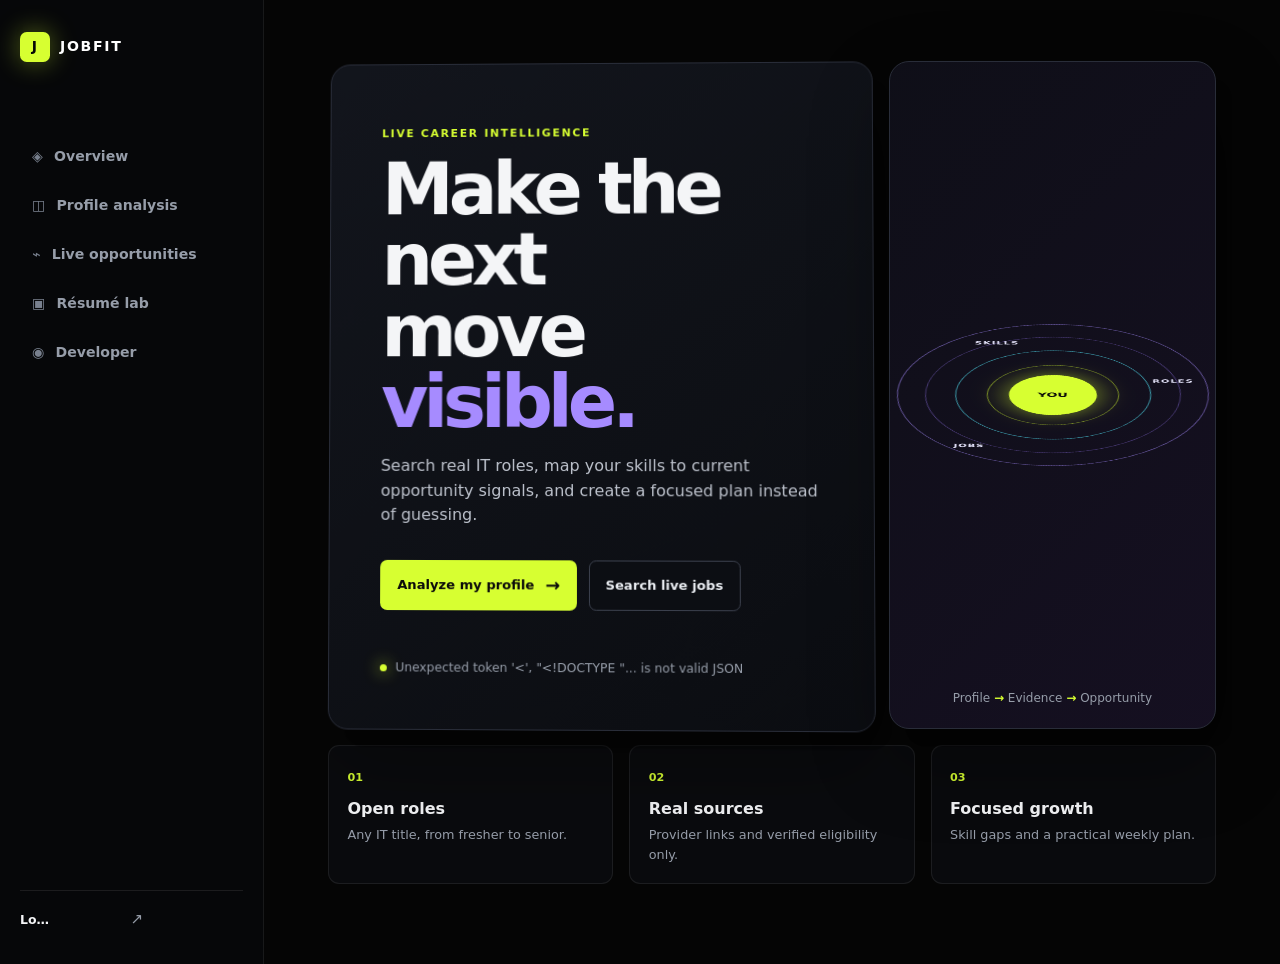
==== commit 622795c5: "Add OAuth, Adzuna live search, and 3D multi-view UI" ====
--- a/frontend/index.html
+++ b/frontend/index.html
@@ -1,53 +1,69 @@
 <!doctype html>
 <html lang="en">
 <head>
-  <meta charset="utf-8">
-  <meta name="viewport" content="width=device-width, initial-scale=1">
-  <meta name="theme-color" content="#111827">
-  <meta name="description" content="JobFit analyzes placement readiness, eligibility, skills, resumes, and career roadmaps.">
-  <title>JobFit | Career Intelligence Platform</title>
-  <link rel="stylesheet" href="style.css">
+  <meta charset="utf-8"><meta name="viewport" content="width=device-width,initial-scale=1"><meta name="theme-color" content="#050505">
+  <meta name="description" content="A live job search and evidence-based career analysis platform for IT careers.">
+  <title>JobFit — Career intelligence</title><link rel="stylesheet" href="style.css">
 </head>
 <body>
-  <header class="topbar"><a class="brand" href="#top"><span>J</span>JobFit</a><nav><a href="#assessment">Assessment</a><a href="#jobs">Jobs</a><a href="#resume">Résumé</a><a href="#market">Market</a></nav></header>
-  <main id="top" class="shell">
-    <section class="hero"><p class="eyebrow">Career intelligence for students</p><h1>Turn your profile into a <em>clear career plan.</em></h1><p>Analyze role readiness, company eligibility, skill gaps, résumé fit, jobs, salary ranges, and interview preparation in one place.</p><div class="hero-tags"><span>Explainable score</span><span>Role-specific plan</span><span>Mobile-ready</span></div></section>
+<div class="space-field" aria-hidden="true"><i class="orb orb-one"></i><i class="orb orb-two"></i><i class="wire-cube"></i><i class="star star-one"></i><i class="star star-two"></i></div>
+<div class="app-shell">
+  <aside class="sidebar">
+    <a class="brand" href="#home"><b>J</b><span>JOBFIT</span></a>
+    <nav aria-label="Main navigation">
+      <a href="#home" data-view="home"><span>◈</span> Overview</a>
+      <a href="#analysis" data-view="analysis"><span>◫</span> Profile analysis</a>
+      <a href="#jobs" data-view="jobs"><span>⌁</span> Live opportunities</a>
+      <a href="#resume" data-view="resume"><span>▣</span> Résumé lab</a>
+      <a href="#developer" data-view="developer"><span>◉</span> Developer</a>
+    </nav>
+    <div class="account"><img id="user-picture" alt="" hidden><div><strong id="user-name">Loading…</strong><small id="user-email"></small></div><button id="logout" aria-label="Sign out">↗</button></div>
+  </aside>
+  <main class="workspace">
+    <header class="mobile-header"><a class="brand" href="#home"><b>J</b><span>JOBFIT</span></a><button id="mobile-menu">Menu</button></header>
 
-    <section id="assessment" class="panel profile-panel">
-      <div class="heading"><div><p class="eyebrow">01 · Student profile</p><h2>Build your placement profile</h2></div><p class="muted">Fields marked * are required.</p></div>
-      <form id="profile-form" class="profile-form">
-        <div class="form-grid three"><label>Name*<input id="name" required minlength="2" placeholder="Your name"></label><label>Degree*<input id="degree" required placeholder="B.Tech"></label><label>Branch*<input id="branch" required placeholder="CSE"></label></div>
-        <div class="form-grid four"><label>Graduation year*<input id="graduation-year" type="number" min="2020" max="2035" value="2026" required></label><label>CGPA*<input id="cgpa" type="number" min="0" max="10" step="0.01" value="7.5" required></label><label>Backlogs*<input id="backlogs" type="number" min="0" max="20" value="0" required></label><label>Target role*<select id="target-role" required></select></label></div>
-        <div class="form-grid three"><label>Technical skills*<textarea id="technical-skills" required placeholder="Python, SQL, Git, REST API"></textarea><small>Separate with commas.</small></label><label>Soft skills<textarea id="soft-skills" placeholder="Communication, teamwork"></textarea><small>Optional, comma separated.</small></label><label>Certifications<textarea id="certifications" placeholder="AWS Cloud Practitioner"></textarea><small>Optional, comma separated.</small></label></div>
-        <div class="form-grid four"><label>Projects*<input id="projects" type="number" min="0" max="30" value="2" required></label><label>Internships*<input id="internships" type="number" min="0" max="15" value="0" required></label><label>Aptitude score*<input id="aptitude" type="number" min="0" max="100" value="60" required></label><label>Interview score*<input id="interview" type="number" min="0" max="100" value="55" required></label></div>
-        <p id="profile-error" class="message error" hidden role="alert"></p><button id="analyze-button" class="button primary" type="submit">Generate career analysis <span aria-hidden="true">→</span></button>
-      </form>
+    <section class="view active" id="home">
+      <div class="home-grid"><article class="hero-card"><p class="kicker">LIVE CAREER INTELLIGENCE</p><h1>Make the next<br>move <em>visible.</em></h1><p>Search real IT roles, map your skills to current opportunity signals, and create a focused plan instead of guessing.</p><div class="hero-actions"><a class="button primary" href="#analysis">Analyze my profile <span>→</span></a><a class="button ghost" href="#jobs">Search live jobs</a></div><div class="provider-line"><i></i><span id="provider-text">Checking providers…</span></div></article><article class="orbit-card"><div class="orbit"><span class="orbit-core">YOU</span><i></i><i></i><i></i><b>SKILLS</b><b>ROLES</b><b>JOBS</b></div><p>Profile <strong>→</strong> Evidence <strong>→</strong> Opportunity</p></article></div>
+      <div class="feature-strip"><article><span>01</span><h3>Open roles</h3><p>Any IT title, from fresher to senior.</p></article><article><span>02</span><h3>Real sources</h3><p>Provider links and verified eligibility only.</p></article><article><span>03</span><h3>Focused growth</h3><p>Skill gaps and a practical weekly plan.</p></article></div>
     </section>
 
-    <section id="dashboard" hidden>
-      <div class="dashboard-title"><div><p class="eyebrow">02 · Your dashboard</p><h2 id="dashboard-name">Career dashboard</h2></div><button id="start-over" class="button secondary">Edit profile</button></div>
-      <div class="metric-grid"><article class="metric score"><span>Placement readiness</span><strong id="readiness-score">0%</strong><small id="readiness-label"></small></article><article class="metric"><span>Technical skills</span><strong id="technical-score">0%</strong><small>Role skill coverage</small></article><article class="metric"><span>Aptitude</span><strong id="aptitude-score">0%</strong><small>Profile input</small></article><article class="metric"><span>Interview readiness</span><strong id="interview-score">0%</strong><small>Profile input</small></article></div>
-      <div class="two-column">
-        <article class="panel"><p class="eyebrow">What to do next</p><h3 id="next-action"></h3><ul id="reason-list" class="check-list"></ul></article>
-        <article class="panel"><p class="eyebrow">Salary estimate</p><h3 id="salary-range"></h3><p class="muted" id="salary-note"></p><p class="subtle">A live range appears only after an authorised salary provider is configured.</p></article>
-      </div>
-      <div class="three-column">
-        <article class="panel"><p class="eyebrow">Skill map</p><h3>Role skill gap</h3><div id="skill-table" class="skill-table"></div></article>
-        <article class="panel"><p class="eyebrow">Personalized roadmap</p><h3 id="roadmap-role">Your plan</h3><ol id="roadmap-list" class="roadmap"></ol></article>
-        <article class="panel"><p class="eyebrow">Interview preparation</p><h3>Practice these questions</h3><ol id="interview-list" class="questions"></ol></article>
-      </div>
-      <article class="panel"><div class="heading"><div><p class="eyebrow">Company eligibility</p><h3>Where your profile fits today</h3></div><span class="subtle">Verified employer criteria only</span></div><div id="eligibility-list" class="eligibility-grid"></div></article>
+    <section class="view" id="analysis">
+      <div class="view-heading"><p class="kicker">PROFILE ANALYSIS</p><h2>Your evidence,<br><em>not a prediction.</em></h2><p>Choose any IT role. JobFit compares your profile to role frameworks and currently available job evidence.</p></div>
+      <form id="profile-form" class="surface form-surface">
+        <div class="section-label">01 / BACKGROUND</div><div class="form-grid three"><label>Name<input id="name" required minlength="2" placeholder="Your name"></label><label>Degree<input id="degree" required placeholder="B.Tech"></label><label>Branch<input id="branch" required placeholder="CSE"></label></div>
+        <div class="form-grid four"><label>Graduation year<input id="graduation-year" type="number" min="2020" max="2040" value="2026" required></label><label>CGPA<input id="cgpa" type="number" min="0" max="10" step="0.01" value="7.5" required></label><label>Backlogs<input id="backlogs" type="number" min="0" max="20" value="0" required></label><label>Target IT role<input id="target-role" list="role-suggestions" required placeholder="e.g. Platform Engineer"></label><datalist id="role-suggestions"></datalist></div>
+        <div class="section-label">02 / EVIDENCE</div><div class="form-grid three"><label>Technical skills<textarea id="technical-skills" required placeholder="Python, SQL, AWS, Docker"></textarea></label><label>Soft skills<textarea id="soft-skills" placeholder="Communication, problem solving"></textarea></label><label>Certifications<textarea id="certifications" placeholder="AWS Cloud Practitioner"></textarea></label></div>
+        <div class="form-grid four"><label>Projects<input id="projects" type="number" min="0" max="40" value="2" required></label><label>Internships<input id="internships" type="number" min="0" max="20" value="0" required></label><label>Aptitude score<input id="aptitude" type="number" min="0" max="100" value="60" required></label><label>Interview self-score<input id="interview" type="number" min="0" max="100" value="55" required></label></div>
+        <p id="profile-error" class="message" hidden></p><button id="analyze-button" class="button primary" type="submit">Run evidence analysis <span>→</span></button>
+      </form>
+      <section id="analysis-results" hidden>
+        <div class="result-intro"><div><p class="kicker">ANALYSIS COMPLETE</p><h2 id="analysis-title"></h2></div><strong id="readiness-score">0%</strong></div>
+        <p id="source-note" class="source-note"></p><div class="score-row"><article><span>Academic</span><strong id="academic-score"></strong></article><article><span>Technical evidence</span><strong id="technical-score"></strong></article><article><span>Experience</span><strong id="experience-score"></strong></article><article><span>Interview</span><strong id="interview-score"></strong></article></div>
+        <div class="content-grid"><article class="surface"><p class="kicker">NEXT MOVE</p><h3 id="next-action"></h3><ul id="reason-list" class="arrow-list"></ul></article><article class="surface"><p class="kicker">ROLE SKILL MAP</p><h3>What the role needs</h3><div id="skill-list" class="skill-list"></div></article></div>
+        <div class="content-grid"><article class="surface"><p class="kicker">7-WEEK PATH</p><ol id="roadmap-list" class="timeline"></ol></article><article class="surface"><p class="kicker">INTERVIEW PROMPTS</p><ol id="interview-list" class="number-list"></ol></article></div>
+        <article class="surface eligibility-section"><p class="kicker">VERIFIED EMPLOYER CRITERIA</p><h3>Eligibility, where official criteria are available</h3><div id="eligibility-list" class="eligibility-list"></div></article>
+      </section>
     </section>
 
-    <section id="jobs" class="panel"><div class="heading"><div><p class="eyebrow">03 · Job search & matching</p><h2>Find relevant opportunities</h2></div><p class="muted">Live listings powered by The Muse.</p></div><form id="job-filter" class="filter-row"><input id="job-query" placeholder="Search title, company, location"><select id="job-role"><option value="">All roles</option></select><input id="job-location" placeholder="Location e.g. Bengaluru"><button class="button secondary" type="submit">Search jobs</button></form><div id="job-list" class="job-grid"></div></section>
+    <section class="view" id="jobs">
+      <div class="view-heading"><p class="kicker">LIVE IT OPPORTUNITIES</p><h2>Search beyond<br><em>one career path.</em></h2><p>Enter any IT job title. Search listings from fresher and graduate roles through senior, lead, and architect positions.</p></div>
+      <form id="job-form" class="surface search-surface"><input id="job-query" required value="Software Developer" placeholder="Role e.g. Data Engineer"><input id="job-location" placeholder="Location e.g. Bengaluru"><select id="job-country"><option value="in">India</option><option value="us">United States</option><option value="gb">United Kingdom</option><option value="au">Australia</option><option value="ca">Canada</option></select><select id="job-level"><option value="">All levels</option><option>Fresher / Entry</option><option>Mid-level</option><option>Senior+</option></select><button class="button primary">Search live roles</button></form>
+      <div class="jobs-toolbar"><p id="jobs-meta">Search a role to load current opportunities.</p><button id="load-more" class="button ghost" hidden>Load more</button></div><div id="job-list" class="job-list"></div>
+    </section>
 
-    <section id="resume" class="panel"><div class="heading"><div><p class="eyebrow">04 · Résumé analyzer</p><h2>Check your résumé against the target role</h2></div><p class="muted">PDF/TXT, up to 4 MB. Files are analyzed but not stored.</p></div><form id="resume-form" class="upload-row"><input id="resume-file" type="file" accept=".pdf,.txt" required><button class="button primary" type="submit">Analyze résumé</button></form><p id="resume-error" class="message error" hidden role="alert"></p><div id="resume-results" class="resume-results" hidden><article class="resume-score"><span>Résumé strength</span><strong id="resume-score">0%</strong></article><article><h3>Detected role skills</h3><div id="resume-skills" class="chips"></div></article><article><h3>Improvements</h3><ul id="resume-suggestions" class="check-list"></ul></article></div></section>
+    <section class="view" id="resume">
+      <div class="view-heading"><p class="kicker">RÉSUMÉ LAB</p><h2>Make your résumé<br><em>prove the skills.</em></h2><p>Upload a text-based PDF or TXT résumé. It is analyzed in memory and never stored by JobFit.</p></div>
+      <form id="resume-form" class="surface resume-upload"><label class="dropzone"><input id="resume-file" type="file" accept=".pdf,.txt" required><span>◇</span><strong>Drop a PDF/TXT résumé here</strong><small>Maximum size: 4 MB</small></label><label>Target IT role<input id="resume-role" list="role-suggestions" required placeholder="e.g. Cloud Engineer"></label><button class="button primary" type="submit">Analyze résumé <span>→</span></button></form>
+      <p id="resume-error" class="message" hidden></p><section id="resume-results" class="resume-results" hidden><article class="resume-score"><p>RÉSUMÉ STRENGTH</p><strong id="resume-score">0%</strong><small id="resume-source"></small></article><article class="surface"><p class="kicker">DETECTED EVIDENCE</p><div id="resume-skills" class="chips"></div></article><article class="surface"><p class="kicker">IMPROVE NEXT</p><ul id="resume-suggestions" class="arrow-list"></ul></article></section>
+    </section>
 
-    <section id="market" class="panel"><div class="heading"><div><p class="eyebrow">05 · Market snapshot</p><h2>Explore current job-market signals</h2></div><button id="refresh-market" class="button secondary" type="button">Refresh</button></div><div id="market-content" class="market-grid"></div></section>
-
-    <section class="panel"><div class="heading"><div><p class="eyebrow">Saved assessments</p><h2>Recent career profiles</h2></div><button id="refresh-history" class="button secondary" type="button">Refresh</button></div><div class="table-wrap"><table><thead><tr><th>Student</th><th>Target role</th><th>Readiness</th><th>Date</th></tr></thead><tbody id="history-body"></tbody></table></div></section>
-    <p class="disclaimer">Live listings and market signals are provided by The Muse. Employer eligibility appears only after an administrator adds criteria from an official employer source. Readiness is educational guidance, not an automated hiring or admission decision.</p>
+    <section class="view" id="developer">
+      <div class="view-heading"><p class="kicker">ABOUT THE DEVELOPER</p><h2>A platform built to turn<br><em>career uncertainty into action.</em></h2></div>
+      <div class="developer-grid"><article class="developer-profile surface"><div class="developer-mark">&lt;/&gt;</div><p class="kicker">PROJECT CREATOR</p><h3>Your Name</h3><p>Full-stack developer focused on practical technology that helps students understand their job readiness and discover opportunities.</p><a href="https://github.com/" target="_blank" rel="noreferrer" class="button ghost">Add your GitHub →</a></article><article class="surface"><p class="kicker">ARCHITECTURE</p><ul class="stack-list"><li><b>FastAPI</b><span>Authenticated Python API</span></li><li><b>Adzuna + The Muse</b><span>Live job-provider strategy</span></li><li><b>Google OAuth</b><span>Secure user session</span></li><li><b>SQLite / PostgreSQL-ready</b><span>Assessment and verified-rule persistence</span></li><li><b>Vanilla UI</b><span>Responsive black 3D-inspired interface</span></li></ul></article></div>
+      <article class="surface project-note"><p class="kicker">DATA INTEGRITY</p><p>JobFit labels each source, links to live listings, uses only admin-verified employer criteria, and does not make automated hiring decisions. Configure Google OAuth, Adzuna, and production data governance before collecting real user information.</p></article>
+    </section>
   </main>
-  <script src="app.js" defer></script>
+</div>
+<script src="app.js" defer></script>
 </body>
 </html>
--- a/frontend/style.css
+++ b/frontend/style.css
@@ -1,3 +1 @@
-﻿:root{--bg:#09111f;--panel:#101b30;--panel2:#15233d;--line:#263957;--text:#edf3ff;--muted:#9caccc;--blue:#6391ff;--cyan:#57d5d0;--purple:#ac86ff;--green:#51d69a;--amber:#f8bf64;--red:#fb7c92}*{box-sizing:border-box}html{scroll-behavior:smooth}body{margin:0;background:radial-gradient(circle at 10% -20%,#294d9c77,transparent 31rem),radial-gradient(circle at 100% 10%,#59399366,transparent 28rem),var(--bg);color:var(--text);font:15px/1.5 Inter,ui-sans-serif,system-ui,-apple-system,"Segoe UI",sans-serif}.topbar{position:sticky;top:0;z-index:3;display:flex;justify-content:space-between;align-items:center;padding:1rem max(1.25rem,calc((100vw - 1160px)/2));background:#09111feb;backdrop-filter:blur(12px);border-bottom:1px solid #ffffff12}.brand{display:flex;align-items:center;gap:.55rem;color:white;text-decoration:none;font-size:1.1rem;font-weight:800}.brand span{display:grid;place-items:center;width:1.75rem;height:1.75rem;border-radius:.5rem;background:linear-gradient(135deg,var(--blue),var(--purple));box-shadow:0 4px 18px #5f8dff66}.topbar nav{display:flex;gap:1.25rem}.topbar nav a{color:var(--muted);font-size:.85rem;text-decoration:none}.topbar nav a:hover{color:white}.shell{width:min(100% - 2rem,1160px);margin:auto;padding:3rem 0 5rem}.hero{max-width:780px;margin:0 auto 2.75rem;text-align:center}.eyebrow{margin:0 0 .45rem;color:#a9beff;font-size:.72rem;font-weight:800;letter-spacing:.12em;text-transform:uppercase}.hero h1{margin:0;font-size:clamp(2.45rem,6vw,4.8rem);line-height:1.04;letter-spacing:-.06em}.hero em{font-style:normal;background:linear-gradient(100deg,#8badff,#cb9aff);background-clip:text;color:transparent}.hero>p:not(.eyebrow){max-width:650px;margin:1.2rem auto;color:var(--muted);font-size:1.05rem}.hero-tags,.chips{display:flex;flex-wrap:wrap;gap:.5rem}.hero-tags{justify-content:center}.hero-tags span,.chips span{padding:.33rem .64rem;border:1px solid #7196ff55;border-radius:999px;background:#658eff13;color:#d6e0ff;font-size:.77rem}.panel{margin-bottom:1.35rem;padding:clamp(1.2rem,3vw,2rem);border:1px solid var(--line);border-radius:1.1rem;background:linear-gradient(145deg,#15233de8,#0f1a2ee8);box-shadow:0 15px 50px #00000022}.heading,.dashboard-title{display:flex;justify-content:space-between;align-items:start;gap:1rem;margin-bottom:1.5rem}.heading h2,.heading h3,.dashboard-title h2{margin:0;letter-spacing:-.035em}.muted,.subtle{color:var(--muted)}.muted{margin:0;font-size:.87rem}.subtle{font-size:.78rem}.profile-form{display:grid;gap:1.1rem}.form-grid{display:grid;gap:1rem}.form-grid.three{grid-template-columns:repeat(3,1fr)}.form-grid.four{grid-template-columns:repeat(4,1fr)}label{display:grid;gap:.42rem;color:#dce6fd;font-size:.84rem;font-weight:700}label small{color:var(--muted);font-weight:400}input,textarea,select{width:100%;min-height:2.8rem;padding:.65rem .75rem;border:1px solid #334866;border-radius:.62rem;outline:0;background:#08122299;color:var(--text);font:inherit;transition:.2s}textarea{min-height:5rem;resize:vertical}input:focus,textarea:focus,select:focus{border-color:var(--blue);box-shadow:0 0 0 3px #6391ff26}.button{min-height:2.7rem;border:1px solid transparent;border-radius:.65rem;padding:.6rem 1rem;color:white;font:700 .85rem inherit;cursor:pointer;transition:.2s}.button:hover{transform:translateY(-1px);filter:brightness(1.08)}.primary{background:linear-gradient(105deg,#4d7ffc,#9a68ec);box-shadow:0 6px 18px #5f84ee44}.secondary{border-color:#52698d;background:#17263e;color:#dce7ff}.message{margin:0}.error{border-left:3px solid var(--red);padding:.55rem .7rem;background:#fb7c9217;color:#ffd5dc}.dashboard-title{margin:2.5rem 0 1.25rem}.metric-grid{display:grid;grid-template-columns:repeat(4,1fr);gap:1rem;margin-bottom:1rem}.metric{display:grid;gap:.25rem;padding:1.1rem;border:1px solid var(--line);border-radius:.9rem;background:#0c1729aa}.metric span{color:var(--muted);font-size:.78rem}.metric strong{font-size:1.8rem;letter-spacing:-.06em}.metric small{color:#aebcdb}.metric.score{border-color:#6391ff77;background:linear-gradient(135deg,#3157a544,#28225166)}.metric.score strong{color:#a9c0ff}.two-column,.three-column{display:grid;gap:1rem;margin-bottom:1rem}.two-column{grid-template-columns:1.1fr .9fr}.three-column{grid-template-columns:repeat(3,1fr)}.two-column .panel,.three-column .panel{margin:0}.panel h3{margin:.1rem 0 .8rem;font-size:1.12rem}.check-list,.questions,.roadmap{display:grid;gap:.65rem;margin:0;padding:0;list-style:none}.check-list li{position:relative;padding-left:1.25rem;color:#dbe5fc;font-size:.88rem}.check-list li:before{content:"✓";position:absolute;left:0;color:var(--green);font-weight:800}.roadmap{counter-reset:step}.roadmap li{position:relative;padding:0 0 .7rem 2rem;border-left:1px solid #516889;color:#cbd7ee;font-size:.84rem}.roadmap li:before{counter-increment:step;content:counter(step);position:absolute;left:-.63rem;display:grid;place-items:center;width:1.25rem;height:1.25rem;border-radius:50%;background:#668cf9;color:white;font-size:.7rem;font-weight:800}.roadmap li:last-child{border:0}.roadmap b{display:block;color:white}.questions{padding-left:1.1rem;list-style:decimal}.questions li{padding-left:.2rem;color:#d6e1fa;font-size:.86rem}.skill-table{display:grid;gap:.55rem}.skill-row{display:flex;justify-content:space-between;align-items:center;padding:.5rem .6rem;border-radius:.5rem;background:#0b1627;color:#dce5fb;font-size:.84rem}.status{padding:.18rem .42rem;border-radius:999px;font-size:.68rem;font-weight:800}.status.match{background:#4cd39920;color:#83efbc}.status.gap{background:#fb7c9220;color:#ffadba}.eligibility-grid,.job-grid{display:grid;grid-template-columns:repeat(2,1fr);gap:.8rem}.eligibility,.job{padding:1rem;border:1px solid var(--line);border-radius:.8rem;background:#0b1628aa}.eligibility-top,.job-top{display:flex;justify-content:space-between;gap:.5rem}.eligibility h4,.job h3{margin:0;font-size:.98rem}.badge{display:inline-flex;align-items:center;white-space:nowrap;padding:.18rem .45rem;border-radius:999px;font-size:.68rem;font-weight:800}.badge.eligible{background:#51d69a20;color:#83f0ba}.badge.almost{background:#f8bf6420;color:#ffd28d}.badge.not{background:#fb7c9220;color:#ffadba}.eligibility p,.job p{margin:.55rem 0 0;color:var(--muted);font-size:.8rem}.filter-row,.upload-row{display:grid;grid-template-columns:2fr 1fr 1fr auto;gap:.7rem;margin-bottom:1rem}.upload-row{grid-template-columns:1fr auto}.job-grid{grid-template-columns:repeat(3,1fr)}.job h3{margin:.2rem 0}.job .meta{display:flex;flex-wrap:wrap;gap:.45rem;color:#aebbd7;font-size:.75rem}.job .match{margin-top:.8rem;color:#87edbb;font-size:.8rem;font-weight:800}.resume-results{display:grid;grid-template-columns:.7fr 1fr 1.4fr;gap:1rem;margin-top:1rem}.resume-results article{padding:1rem;border-radius:.8rem;background:#0a1526;border:1px solid var(--line)}.resume-results h3{margin:0 0 .65rem;font-size:.92rem}.resume-score{display:grid;place-items:center;text-align:center}.resume-score span{color:var(--muted);font-size:.8rem}.resume-score strong{font-size:2rem;color:#aebeff}.market-grid{display:grid;grid-template-columns:repeat(4,1fr);gap:1rem}.market-stat{padding:1rem;border:1px solid var(--line);border-radius:.75rem;background:#0b1628}.market-stat strong{display:block;margin-top:.35rem;font-size:1.55rem}.market-stat span{color:var(--muted);font-size:.75rem}.table-wrap{overflow:auto}table{width:100%;border-collapse:collapse;min-width:520px}th,td{padding:.75rem;border-bottom:1px solid var(--line);text-align:left;font-size:.85rem}th{color:var(--muted);font-size:.73rem;text-transform:uppercase}.disclaimer{margin:2rem auto 0;max-width:800px;color:#8494b4;text-align:center;font-size:.75rem}@media(max-width:850px){.form-grid.three,.form-grid.four,.metric-grid,.three-column,.market-grid{grid-template-columns:repeat(2,1fr)}.job-grid{grid-template-columns:repeat(2,1fr)}.two-column{grid-template-columns:1fr}.filter-row{grid-template-columns:1fr 1fr}.filter-row input:first-child{grid-column:1/-1}}@media(max-width:570px){.topbar nav{display:none}.shell{width:min(100% - 1rem,1160px);padding-top:2rem}.form-grid.three,.form-grid.four,.metric-grid,.three-column,.market-grid,.eligibility-grid,.job-grid,.resume-results,.filter-row,.upload-row{grid-template-columns:1fr}.filter-row input:first-child{grid-column:auto}.heading,.dashboard-title{flex-direction:column}.button{width:100%}.hero h1{font-size:2.5rem}.panel{padding:1.15rem}}
-
-.source-link{display:inline-block;margin-top:.7rem;color:#a9c1ff;font-size:.8rem;font-weight:750;text-decoration:none}.source-link:hover{color:#fff;text-decoration:underline}
+:root{--ink:#050505;--ink2:#0b0d12;--panel:#101218e8;--panel2:#151821;--line:#292d39;--text:#f4f5f7;--muted:#969da9;--acid:#d7ff31;--violet:#a68bff;--cyan:#54edff;--danger:#ff778c}*{box-sizing:border-box}html{background:var(--ink);scroll-behavior:smooth}body{min-width:320px;margin:0;background:var(--ink);color:var(--text);font:15px/1.55 Inter,ui-sans-serif,system-ui,-apple-system,"Segoe UI",sans-serif}button,input,textarea,select{font:inherit}.space-field{position:fixed;inset:0;z-index:-2;overflow:hidden;background:radial-gradient(circle at 74% 15%,#251c4a66,transparent 29rem),radial-gradient(circle at 8% 80%,#113c4760,transparent 27rem),#050505}.orb{position:absolute;border-radius:50%;filter:blur(2px);mix-blend-mode:screen;animation:float 12s ease-in-out infinite}.orb-one{top:13%;right:13%;width:20rem;height:20rem;background:radial-gradient(circle at 32% 30%,#a68bff,#2a175c55 48%,transparent 70%);box-shadow:0 0 10rem #895eff55}.orb-two{bottom:3%;left:2%;width:18rem;height:18rem;background:radial-gradient(circle at 50% 50%,#54edff99,#005d6755 48%,transparent 70%);animation-delay:-6s}.wire-cube{position:absolute;right:19%;bottom:5%;width:9rem;height:9rem;border:1px solid #d7ff3177;transform:rotate(28deg) skew(-8deg);box-shadow:1.3rem -1.3rem #d7ff3111,-1.3rem 1.3rem #a68bff19;animation:rotate3d 16s linear infinite}.star{position:absolute;width:.36rem;height:.36rem;background:var(--acid);box-shadow:0 0 1.3rem var(--acid);border-radius:50%;animation:pulse 3s infinite}.star-one{top:20%;left:19%}.star-two{bottom:22%;right:35%;animation-delay:-1.2s}@keyframes float{50%{transform:translate3d(-1.5rem,1.7rem,0) scale(1.08)}}@keyframes rotate3d{to{transform:rotate(388deg) skew(-8deg)}}@keyframes pulse{50%{transform:scale(2);opacity:.35}}.app-shell{display:grid;grid-template-columns:16.5rem minmax(0,1fr);min-height:100vh}.sidebar{position:sticky;top:0;display:flex;flex-direction:column;min-height:100vh;padding:2rem 1.25rem;border-right:1px solid #ffffff12;background:#08090cbd;backdrop-filter:blur(18px)}.brand{display:inline-flex;align-items:center;gap:.6rem;color:#fff;text-decoration:none;font-weight:900;letter-spacing:.12em;font-size:.88rem}.brand b{display:grid;place-items:center;width:1.9rem;height:1.9rem;color:#060606;border-radius:.42rem;background:var(--acid);box-shadow:0 0 1.6rem #d7ff3166}.sidebar nav{display:grid;gap:.3rem;margin-top:4.5rem}.sidebar nav a{display:flex;gap:.7rem;align-items:center;padding:.7rem .75rem;border-radius:.55rem;color:var(--muted);text-decoration:none;font-size:.88rem;font-weight:650}.sidebar nav a span{color:#78808e}.sidebar nav a:hover,.sidebar nav a.active{color:#070707;background:var(--acid)}.sidebar nav a.active span{color:#070707}.account{display:grid;grid-template-columns:2.2rem 1fr 1.5rem;gap:.55rem;align-items:center;margin-top:auto;padding-top:1rem;border-top:1px solid #ffffff16}.account img{width:2.2rem;height:2.2rem;border-radius:50%;object-fit:cover}.account strong,.account small{display:block;overflow:hidden;text-overflow:ellipsis;white-space:nowrap}.account strong{font-size:.78rem}.account small{color:var(--muted);font-size:.65rem}.account button{border:0;background:none;color:var(--muted);cursor:pointer}.workspace{width:min(100%,1240px);margin:auto;padding:3.8rem clamp(1.4rem,5vw,5.5rem) 5rem}.mobile-header{display:none}.view{display:none;animation:reveal .45s ease}.view.active{display:block}@keyframes reveal{from{opacity:0;transform:translateY(.7rem)}to{opacity:1;transform:none}}.kicker{margin:0 0:.7rem;color:var(--acid);font-size:.68rem;letter-spacing:.16em;font-weight:850}.view-heading{max-width:760px;margin-bottom:2.25rem}.view-heading h2,.hero-card h1{margin:0;letter-spacing:-.07em;line-height:.98;font-size:clamp(2.4rem,5.7vw,5.5rem)}.view-heading h2 em,.hero-card em{font-style:normal;color:var(--violet)}.view-heading>p:last-child{max-width:560px;margin:1.15rem 0;color:var(--muted);font-size:1rem}.home-grid{display:grid;grid-template-columns:1.25fr .75fr;gap:1rem}.hero-card,.orbit-card,.surface{border:1px solid var(--line);background:linear-gradient(145deg,#13161ee8,#0b0d12e8);box-shadow:1rem 1.1rem 0 #00000050,0 2rem 5rem #00000055}.hero-card{min-height:30rem;padding:clamp(1.5rem,4vw,3.5rem);border-radius:1.25rem;transform:perspective(1000px) rotateX(1deg) rotateY(-1deg)}.hero-card>p:not(.kicker){max-width:520px;color:#bcc1cb;font-size:1rem}.hero-actions{display:flex;gap:.7rem;flex-wrap:wrap;margin-top:2rem}.button{display:inline-flex;align-items:center;justify-content:center;gap:.7rem;min-height:2.8rem;padding:.65rem 1rem;border:1px solid transparent;border-radius:.45rem;font-weight:820;font-size:.82rem;text-decoration:none;cursor:pointer;transition:.2s}.button:hover{transform:translateY(-2px);filter:brightness(1.1)}.primary{background:var(--acid);color:#0a0a0a}.primary span{font-size:1.1rem}.ghost{border-color:#3b404d;background:#0c0e13;color:#e9ecf1}.provider-line{display:flex;align-items:center;gap:.5rem;margin-top:3rem;color:var(--muted);font-size:.77rem}.provider-line i{width:.45rem;height:.45rem;border-radius:50%;background:var(--acid);box-shadow:0 0 1rem var(--acid)}.orbit-card{position:relative;display:grid;place-items:center;min-height:30rem;overflow:hidden;border-radius:1.25rem;background:linear-gradient(135deg,#10101aea,#171124e8)}.orbit-card>p{position:absolute;bottom:1.3rem;margin:0;color:var(--muted);font-size:.75rem}.orbit-card>p strong{color:var(--acid)}.orbit{position:relative;width:16rem;height:16rem;border:1px solid #7a61c788;border-radius:50%;transform:rotateX(63deg) rotateZ(-22deg);animation:orbitTilt 10s ease-in-out infinite}.orbit-core{position:absolute;inset:5.2rem;display:grid;place-items:center;border-radius:50%;background:var(--acid);color:#080808;font-weight:900;font-size:.8rem;box-shadow:0 0 2rem #d7ff3188;transform:rotateZ(22deg)}.orbit i{position:absolute;inset:1.8rem;border:1px solid #54edff99;border-radius:50%;transform:rotate(55deg)}.orbit i:nth-of-type(2){inset:3.8rem;border-color:#d7ff3177;transform:rotate(-40deg)}.orbit i:nth-of-type(3){inset:-1.8rem;border-color:#a68bff88;transform:rotate(20deg)}.orbit b{position:absolute;color:#e9e8ff;font-size:.62rem;letter-spacing:.1em;transform:rotateZ(22deg)}.orbit b:nth-of-type(1){top:-.5rem;left:6rem}.orbit b:nth-of-type(2){right:-1rem;top:8.5rem}.orbit b:nth-of-type(3){left:-.5rem;bottom:3rem}@keyframes orbitTilt{50%{transform:rotateX(55deg) rotateZ(22deg) scale(1.04)}}.feature-strip{display:grid;grid-template-columns:repeat(3,1fr);gap:1rem;margin-top:1rem}.feature-strip article{padding:1.15rem;border:1px solid #ffffff14;border-radius:.7rem;background:#0c0e13aa}.feature-strip span{color:var(--acid);font-size:.7rem;font-weight:850}.feature-strip h3{margin:.6rem 0 .2rem;font-size:1rem}.feature-strip p{margin:0;color:var(--muted);font-size:.8rem}.surface{padding:clamp(1.2rem,3vw,2rem);border-radius:.9rem}.form-surface{display:grid;gap:1.25rem}.section-label{padding-top:.25rem;color:#717986;font-size:.68rem;font-weight:850;letter-spacing:.13em}.form-grid{display:grid;gap:.85rem}.form-grid.three{grid-template-columns:repeat(3,1fr)}.form-grid.four{grid-template-columns:repeat(4,1fr)}label{display:grid;gap:.4rem;color:#cbd0da;font-size:.76rem;font-weight:750}input,textarea,select{width:100%;min-height:2.7rem;padding:.63rem .7rem;border:1px solid #323845;border-radius:.4rem;outline:none;background:#07090dd9;color:white;transition:.2s}textarea{min-height:5.5rem;resize:vertical}input:focus,textarea:focus,select:focus{border-color:var(--acid);box-shadow:0 0 0 3px #d7ff3118}.message{margin:0;padding:.7rem;border-left:2px solid var(--danger);background:#ff778c14;color:#ffb5c0;font-size:.83rem}.result-intro{display:flex;justify-content:space-between;gap:1rem;align-items:end;margin:3.2rem 0 1rem}.result-intro h2{margin:0;font-size:clamp(1.6rem,3vw,2.7rem);letter-spacing:-.05em}.result-intro>strong{color:var(--acid);font-size:clamp(3.5rem,8vw,7rem);letter-spacing:-.1em;line-height:.8}.source-note{margin:0 0 1rem;color:var(--muted);font-size:.8rem}.score-row{display:grid;grid-template-columns:repeat(4,1fr);gap:.7rem;margin-bottom:1rem}.score-row article{padding:1rem;border:1px solid var(--line);background:#0c0f15b8}.score-row span{display:block;color:var(--muted);font-size:.72rem}.score-row strong{font-size:1.45rem}.content-grid{display:grid;grid-template-columns:1fr 1fr;gap:1rem;margin:1rem 0}.surface h3{margin:.1rem 0 1rem;font-size:1.2rem}.arrow-list,.number-list{display:grid;gap:.7rem;margin:0;padding:0;list-style:none}.arrow-list li{position:relative;padding-left:1.1rem;color:#d5dae3;font-size:.85rem}.arrow-list li:before{content:"→";position:absolute;left:0;color:var(--acid)}.number-list{padding-left:1.1rem;list-style:decimal}.number-list li{padding-left:.2rem;color:#d5dae3;font-size:.85rem}.skill-list{display:flex;flex-wrap:wrap;gap:.5rem}.skill{display:flex;gap:.4rem;align-items:center;padding:.35rem .55rem;border:1px solid #303745;border-radius:999px;font-size:.75rem}.skill.match{border-color:#d7ff3177;color:#e7ff93}.skill.gap{color:#c5c9d2}.skill b{font-size:.6rem;text-transform:uppercase}.timeline{display:grid;gap:.9rem;margin:0;padding:0;list-style:none;counter-reset:time}.timeline li{position:relative;padding-left:2.2rem;color:#c9cdd6;font-size:.84rem}.timeline li:before{counter-increment:time;content:counter(time);position:absolute;left:0;top:0;display:grid;place-items:center;width:1.3rem;height:1.3rem;border-radius:50%;background:var(--violet);color:#080808;font-size:.66rem;font-weight:900}.timeline b{display:block;color:white}.eligibility-section{margin-top:1rem}.eligibility-list{display:grid;grid-template-columns:repeat(2,1fr);gap:.7rem}.eligibility-card{padding:.9rem;border:1px solid #303644;background:#0b0e14;border-radius:.55rem}.eligibility-head{display:flex;justify-content:space-between;gap:.5rem}.eligibility-card h4{margin:0}.eligibility-card p{margin:.5rem 0;color:var(--muted);font-size:.77rem}.tag{padding:.16rem .4rem;border-radius:999px;font-size:.62rem;font-weight:850}.tag.eligible{background:#d7ff3120;color:#e4ff85}.tag.almost{background:#ffcf7030;color:#ffde93}.tag.not{background:#ff778c25;color:#ffb4c0}.source-link{display:inline-block;margin-top:.3rem;color:var(--acid);font-size:.73rem;font-weight:750;text-decoration:none}.search-surface{display:grid;grid-template-columns:1.3fr 1fr .65fr .75fr auto;gap:.7rem}.jobs-toolbar{display:flex;align-items:center;justify-content:space-between;gap:1rem;margin:1rem 0}.jobs-toolbar p{margin:0;color:var(--muted);font-size:.8rem}.job-list{display:grid;grid-template-columns:repeat(2,1fr);gap:.8rem}.job-card{position:relative;padding:1.1rem;border:1px solid var(--line);border-radius:.75rem;background:linear-gradient(130deg,#10131a,#0a0c11);overflow:hidden}.job-card:before{content:"";position:absolute;top:0;left:0;width:3rem;height:2px;background:var(--acid)}.job-top{display:flex;justify-content:space-between;gap:.5rem;color:var(--muted);font-size:.72rem}.job-card h3{margin:.7rem 0 .2rem;font-size:1.08rem}.job-card .company{color:#cacfd9;font-size:.85rem}.job-card .location,.job-card .description{color:var(--muted);font-size:.78rem}.job-card .description{margin:.6rem 0}.job-card .chips{margin-top:.65rem}.job-card .match{color:#ebff93;font-size:.78rem;font-weight:750}.resume-upload{display:grid;grid-template-columns:1fr 1fr auto;align-items:end;gap:1rem}.dropzone{min-height:10rem;display:grid;place-items:center;align-content:center;border:1px dashed #616b7e;background:#080b11;text-align:center;cursor:pointer}.dropzone input{position:absolute;width:1px;height:1px;opacity:0}.dropzone span{color:var(--acid);font-size:2rem}.dropzone small{color:var(--muted)}.resume-results{display:grid;grid-template-columns:.7fr 1fr 1.3fr;gap:1rem;margin-top:1rem}.resume-score{display:grid;place-items:center;border:1px solid var(--acid);background:#d7ff310c;text-align:center}.resume-score p{margin:0;color:var(--muted);font-size:.7rem;letter-spacing:.1em}.resume-score strong{color:var(--acid);font-size:3.5rem;letter-spacing:-.1em}.resume-score small{color:var(--muted);font-size:.72rem}.chips{display:flex;flex-wrap:wrap;gap:.45rem}.chips span{padding:.3rem .5rem;border-radius:999px;background:#a68bff18;border:1px solid #a68bff55;color:#ded5ff;font-size:.72rem}.developer-grid{display:grid;grid-template-columns:.8fr 1.2fr;gap:1rem}.developer-profile{background:linear-gradient(160deg,#1c1430,#0b0d12)}.developer-mark{display:grid;place-items:center;width:4.5rem;height:4.5rem;margin-bottom:2rem;background:var(--acid);color:#060606;font-size:1.35rem;font-weight:900;transform:rotate(-7deg);box-shadow:.7rem .7rem 0 #a68bff55}.developer-profile h3{font-size:1.7rem}.developer-profile p:not(.kicker){color:#c7cbd4}.stack-list{display:grid;gap:.7rem;margin:0;padding:0;list-style:none}.stack-list li{display:flex;justify-content:space-between;gap:1rem;padding:.7rem 0;border-bottom:1px solid #ffffff12}.stack-list span{color:var(--muted);font-size:.8rem}.project-note{margin-top:1rem;color:#c8cdd5}.auth-page{display:grid;place-items:center;min-height:100vh;padding:1.2rem}.auth-card{width:min(100%,35rem);padding:clamp(1.6rem,6vw,4rem);border:1px solid #3b414e;border-radius:1rem;background:#0b0d12e8;box-shadow:1.4rem 1.4rem 0 #00000080,0 1.5rem 5rem #000;transform:perspective(1000px) rotateX(1deg)}.auth-card .brand{margin-bottom:4rem}.auth-card h1{margin:0;letter-spacing:-.075em;font-size:clamp(2.7rem,8vw,5rem);line-height:.95}.auth-card h1 em{color:var(--acid);font-style:normal}.auth-card>p:not(.kicker):not(.auth-message){color:#b4bac5}.google-button{display:flex;justify-content:center;align-items:center;gap:.8rem;width:100%;min-height:3rem;margin-top:2rem;border:1px solid #fff;background:#fff;color:#111;border-radius:.45rem;font-weight:800;cursor:pointer}.google-button:disabled{opacity:.5;cursor:not-allowed}.google-button span{font-size:1.1rem;color:#4285f4}.text-button{width:100%;margin-top:.8rem;border:0;background:transparent;color:var(--acid);cursor:pointer}.auth-message{min-height:1.5rem;margin:.75rem 0;color:#ffb2bf;font-size:.8rem}.auth-card small{color:#78808c;font-size:.7rem}@media(max-width:900px){.app-shell{grid-template-columns:1fr}.sidebar{position:fixed;z-index:4;top:auto;bottom:0;display:block;min-height:0;width:100%;padding:.5rem;border-top:1px solid #ffffff18;border-right:0}.sidebar>.brand,.sidebar .account{display:none}.sidebar nav{display:flex;justify-content:space-around;margin:0}.sidebar nav a{display:grid;place-items:center;padding:.3rem;font-size:.6rem}.sidebar nav a span{font-size:1rem}.workspace{padding-bottom:6rem}.mobile-header{display:flex;justify-content:space-between;align-items:center;margin-bottom:2rem}.mobile-header button{border:1px solid var(--line);background:#0c0e13;color:#fff;border-radius:.3rem;padding:.4rem .6rem}.home-grid,.developer-grid{grid-template-columns:1fr}.orbit-card{min-height:22rem}.form-grid.four{grid-template-columns:repeat(2,1fr)}.search-surface{grid-template-columns:1fr 1fr}.search-surface .button{grid-column:1/-1}.resume-upload{grid-template-columns:1fr}.resume-results{grid-template-columns:1fr 1fr}.resume-score{min-height:10rem}}@media(max-width:580px){.workspace{padding:2rem 1rem 5.5rem}.hero-card{min-height:25rem}.feature-strip,.content-grid,.score-row,.eligibility-list,.job-list,.resume-results,.form-grid.three,.form-grid.four,.search-surface{grid-template-columns:1fr}.result-intro{align-items:start;flex-direction:column}.result-intro>strong{font-size:4.5rem}.orbit-card{min-height:18rem}.orbit{transform:scale(.8) rotateX(63deg) rotateZ(-22deg)}.view-heading h2,.hero-card h1{font-size:2.7rem}.stack-list li{display:block}.stack-list span{display:block;margin-top:.2rem}}
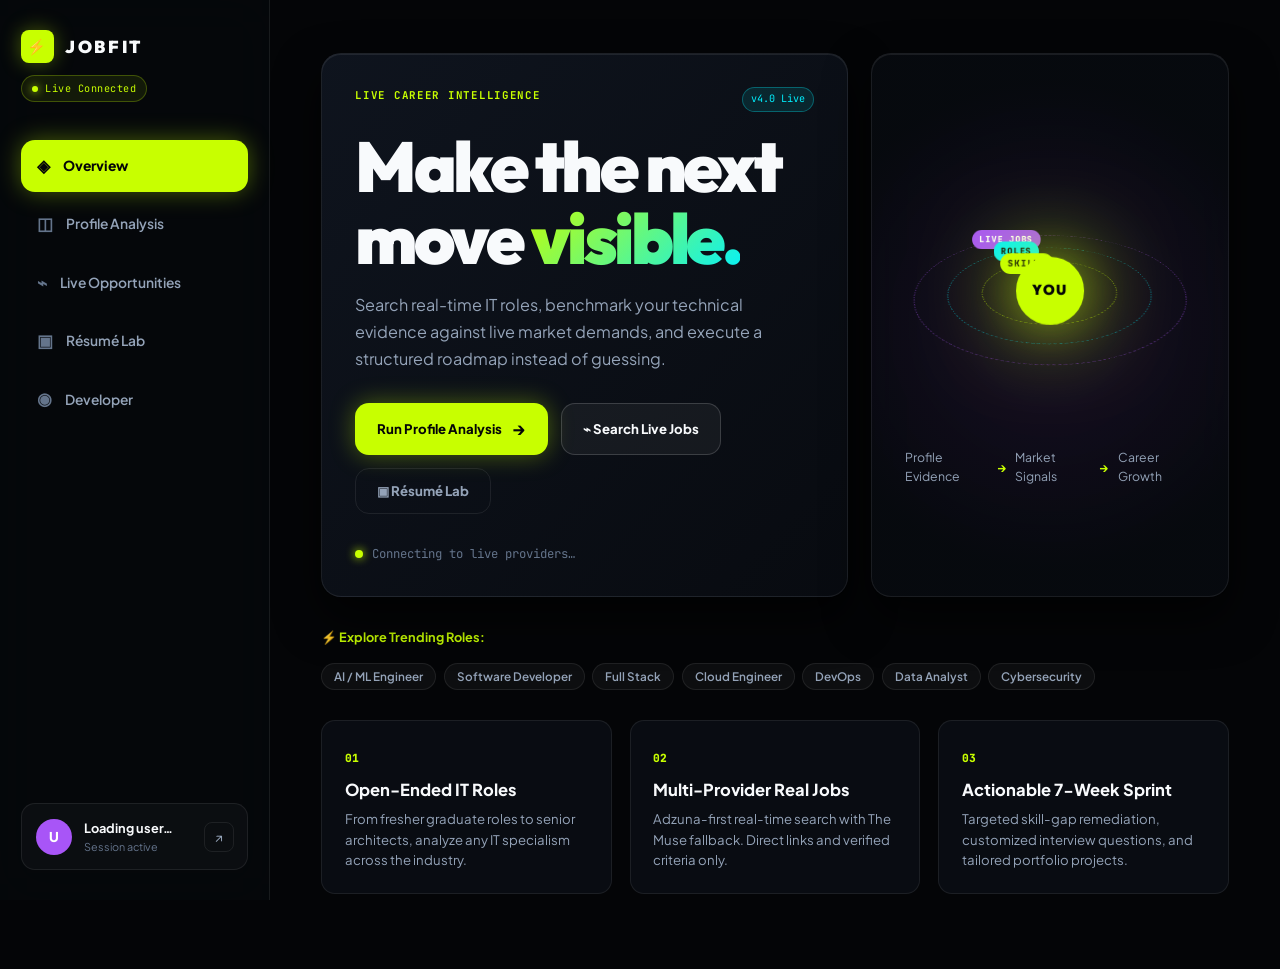
==== commit 7dd05b19: "Upgrade JobFit: Black 3D visual system, live job intelligence, and ATS resume lab" ====
--- a/frontend/index.html
+++ b/frontend/index.html
@@ -1,69 +1,566 @@
 <!doctype html>
 <html lang="en">
 <head>
-  <meta charset="utf-8"><meta name="viewport" content="width=device-width,initial-scale=1"><meta name="theme-color" content="#050505">
-  <meta name="description" content="A live job search and evidence-based career analysis platform for IT careers.">
-  <title>JobFit — Career intelligence</title><link rel="stylesheet" href="style.css">
+  <meta charset="utf-8">
+  <meta name="viewport" content="width=device-width, initial-scale=1">
+  <meta name="theme-color" content="#050608">
+  <meta name="description" content="JobFit — Live IT Career Intelligence Platform. Real-time opportunity signals, open-ended IT role diagnostics, and verified employer criteria.">
+  <title>JobFit — Live IT Career Intelligence Platform</title>
+  <link rel="preconnect" href="https://fonts.googleapis.com">
+  <link rel="preconnect" href="https://fonts.gstatic.com" crossorigin>
+  <link href="https://fonts.googleapis.com/css2?family=Outfit:wght@400;500;600;700;800;900&family=Plus+Jakarta+Sans:wght@400;500;600;700;800&family=JetBrains+Mono:wght@400;500;600&display=swap" rel="stylesheet">
+  <link rel="stylesheet" href="style.css">
 </head>
 <body>
-<div class="space-field" aria-hidden="true"><i class="orb orb-one"></i><i class="orb orb-two"></i><i class="wire-cube"></i><i class="star star-one"></i><i class="star star-two"></i></div>
-<div class="app-shell">
-  <aside class="sidebar">
-    <a class="brand" href="#home"><b>J</b><span>JOBFIT</span></a>
-    <nav aria-label="Main navigation">
-      <a href="#home" data-view="home"><span>◈</span> Overview</a>
-      <a href="#analysis" data-view="analysis"><span>◫</span> Profile analysis</a>
-      <a href="#jobs" data-view="jobs"><span>⌁</span> Live opportunities</a>
-      <a href="#resume" data-view="resume"><span>▣</span> Résumé lab</a>
-      <a href="#developer" data-view="developer"><span>◉</span> Developer</a>
-    </nav>
-    <div class="account"><img id="user-picture" alt="" hidden><div><strong id="user-name">Loading…</strong><small id="user-email"></small></div><button id="logout" aria-label="Sign out">↗</button></div>
-  </aside>
-  <main class="workspace">
-    <header class="mobile-header"><a class="brand" href="#home"><b>J</b><span>JOBFIT</span></a><button id="mobile-menu">Menu</button></header>
-
-    <section class="view active" id="home">
-      <div class="home-grid"><article class="hero-card"><p class="kicker">LIVE CAREER INTELLIGENCE</p><h1>Make the next<br>move <em>visible.</em></h1><p>Search real IT roles, map your skills to current opportunity signals, and create a focused plan instead of guessing.</p><div class="hero-actions"><a class="button primary" href="#analysis">Analyze my profile <span>→</span></a><a class="button ghost" href="#jobs">Search live jobs</a></div><div class="provider-line"><i></i><span id="provider-text">Checking providers…</span></div></article><article class="orbit-card"><div class="orbit"><span class="orbit-core">YOU</span><i></i><i></i><i></i><b>SKILLS</b><b>ROLES</b><b>JOBS</b></div><p>Profile <strong>→</strong> Evidence <strong>→</strong> Opportunity</p></article></div>
-      <div class="feature-strip"><article><span>01</span><h3>Open roles</h3><p>Any IT title, from fresher to senior.</p></article><article><span>02</span><h3>Real sources</h3><p>Provider links and verified eligibility only.</p></article><article><span>03</span><h3>Focused growth</h3><p>Skill gaps and a practical weekly plan.</p></article></div>
-    </section>
-
-    <section class="view" id="analysis">
-      <div class="view-heading"><p class="kicker">PROFILE ANALYSIS</p><h2>Your evidence,<br><em>not a prediction.</em></h2><p>Choose any IT role. JobFit compares your profile to role frameworks and currently available job evidence.</p></div>
-      <form id="profile-form" class="surface form-surface">
-        <div class="section-label">01 / BACKGROUND</div><div class="form-grid three"><label>Name<input id="name" required minlength="2" placeholder="Your name"></label><label>Degree<input id="degree" required placeholder="B.Tech"></label><label>Branch<input id="branch" required placeholder="CSE"></label></div>
-        <div class="form-grid four"><label>Graduation year<input id="graduation-year" type="number" min="2020" max="2040" value="2026" required></label><label>CGPA<input id="cgpa" type="number" min="0" max="10" step="0.01" value="7.5" required></label><label>Backlogs<input id="backlogs" type="number" min="0" max="20" value="0" required></label><label>Target IT role<input id="target-role" list="role-suggestions" required placeholder="e.g. Platform Engineer"></label><datalist id="role-suggestions"></datalist></div>
-        <div class="section-label">02 / EVIDENCE</div><div class="form-grid three"><label>Technical skills<textarea id="technical-skills" required placeholder="Python, SQL, AWS, Docker"></textarea></label><label>Soft skills<textarea id="soft-skills" placeholder="Communication, problem solving"></textarea></label><label>Certifications<textarea id="certifications" placeholder="AWS Cloud Practitioner"></textarea></label></div>
-        <div class="form-grid four"><label>Projects<input id="projects" type="number" min="0" max="40" value="2" required></label><label>Internships<input id="internships" type="number" min="0" max="20" value="0" required></label><label>Aptitude score<input id="aptitude" type="number" min="0" max="100" value="60" required></label><label>Interview self-score<input id="interview" type="number" min="0" max="100" value="55" required></label></div>
-        <p id="profile-error" class="message" hidden></p><button id="analyze-button" class="button primary" type="submit">Run evidence analysis <span>→</span></button>
-      </form>
-      <section id="analysis-results" hidden>
-        <div class="result-intro"><div><p class="kicker">ANALYSIS COMPLETE</p><h2 id="analysis-title"></h2></div><strong id="readiness-score">0%</strong></div>
-        <p id="source-note" class="source-note"></p><div class="score-row"><article><span>Academic</span><strong id="academic-score"></strong></article><article><span>Technical evidence</span><strong id="technical-score"></strong></article><article><span>Experience</span><strong id="experience-score"></strong></article><article><span>Interview</span><strong id="interview-score"></strong></article></div>
-        <div class="content-grid"><article class="surface"><p class="kicker">NEXT MOVE</p><h3 id="next-action"></h3><ul id="reason-list" class="arrow-list"></ul></article><article class="surface"><p class="kicker">ROLE SKILL MAP</p><h3>What the role needs</h3><div id="skill-list" class="skill-list"></div></article></div>
-        <div class="content-grid"><article class="surface"><p class="kicker">7-WEEK PATH</p><ol id="roadmap-list" class="timeline"></ol></article><article class="surface"><p class="kicker">INTERVIEW PROMPTS</p><ol id="interview-list" class="number-list"></ol></article></div>
-        <article class="surface eligibility-section"><p class="kicker">VERIFIED EMPLOYER CRITERIA</p><h3>Eligibility, where official criteria are available</h3><div id="eligibility-list" class="eligibility-list"></div></article>
+  <!-- Black 3D Space Background Elements -->
+  <div class="space-field" aria-hidden="true">
+    <canvas id="starfield-canvas"></canvas>
+    <i class="orb orb-one"></i>
+    <i class="orb orb-two"></i>
+    <i class="orb orb-three"></i>
+    <i class="wire-cube"></i>
+    <i class="wire-cube wire-cube-two"></i>
+    <i class="star star-one"></i>
+    <i class="star star-two"></i>
+  </div>
+
+  <div class="app-shell">
+    <!-- Desktop & Tablet Sidebar -->
+    <aside class="sidebar">
+      <div class="sidebar-top">
+        <a class="brand" href="#home">
+          <span class="brand-badge">⚡</span>
+          <span class="brand-name">JOBFIT</span>
+        </a>
+        <div class="status-indicator-pill">
+          <i class="pulse-dot"></i>
+          <span id="sidebar-provider-status">Live Connected</span>
+        </div>
+      </div>
+
+      <nav aria-label="Main Navigation">
+        <a href="#home" data-view="home" class="nav-item active">
+          <span class="nav-icon">◈</span>
+          <span class="nav-label">Overview</span>
+        </a>
+        <a href="#analysis" data-view="analysis" class="nav-item">
+          <span class="nav-icon">◫</span>
+          <span class="nav-label">Profile Analysis</span>
+        </a>
+        <a href="#jobs" data-view="jobs" class="nav-item">
+          <span class="nav-icon">⌁</span>
+          <span class="nav-label">Live Opportunities</span>
+        </a>
+        <a href="#resume" data-view="resume" class="nav-item">
+          <span class="nav-icon">▣</span>
+          <span class="nav-label">Résumé Lab</span>
+        </a>
+        <a href="#developer" data-view="developer" class="nav-item">
+          <span class="nav-icon">◉</span>
+          <span class="nav-label">Developer</span>
+        </a>
+      </nav>
+
+      <div class="account-card">
+        <img id="user-picture" alt="User avatar" hidden>
+        <div class="user-avatar-fallback" id="user-avatar-fallback">U</div>
+        <div class="account-details">
+          <strong id="user-name">Loading user…</strong>
+          <small id="user-email">Session active</small>
+        </div>
+        <button id="logout" class="logout-btn" title="Sign out" aria-label="Sign out">↗</button>
+      </div>
+    </aside>
+
+    <!-- Main Workspace -->
+    <main class="workspace">
+      <!-- Mobile Top Navigation Header -->
+      <header class="mobile-header">
+        <a class="brand" href="#home">
+          <span class="brand-badge">⚡</span>
+          <span class="brand-name">JOBFIT</span>
+        </a>
+        <div class="mobile-right">
+          <span class="live-pulse-badge"><i></i> LIVE</span>
+          <button id="mobile-menu" aria-label="Open Navigation">☰</button>
+        </div>
+      </header>
+
+      <!-- ================= 01 / OVERVIEW VIEW ================= -->
+      <section class="view active" id="home">
+        <div class="home-grid">
+          <article class="hero-card" data-tilt>
+            <div class="hero-header-badge">
+              <span class="kicker">LIVE CAREER INTELLIGENCE</span>
+              <span class="version-badge">v4.0 Live</span>
+            </div>
+            <h1>Make the next move <em>visible.</em></h1>
+            <p class="hero-desc">
+              Search real-time IT roles, benchmark your technical evidence against live market demands, and execute a structured roadmap instead of guessing.
+            </p>
+            <div class="hero-actions">
+              <a class="button primary" href="#analysis">
+                <span>Run Profile Analysis</span>
+                <span class="arrow">→</span>
+              </a>
+              <a class="button ghost" href="#jobs">
+                <span>⌁ Search Live Jobs</span>
+              </a>
+              <a class="button subtle" href="#resume">
+                <span>▣ Résumé Lab</span>
+              </a>
+            </div>
+            <div class="provider-line">
+              <i class="live-dot"></i>
+              <span id="provider-text">Connecting to live providers…</span>
+            </div>
+          </article>
+
+          <!-- 3D Holographic Orbit Model -->
+          <article class="orbit-card" data-tilt>
+            <div class="orbit-container">
+              <div class="orbit-center">
+                <span class="orbit-core-text">YOU</span>
+              </div>
+              <div class="orbit-ring ring-1">
+                <span class="orbit-node node-1">SKILLS</span>
+              </div>
+              <div class="orbit-ring ring-2">
+                <span class="orbit-node node-2">ROLES</span>
+              </div>
+              <div class="orbit-ring ring-3">
+                <span class="orbit-node node-3">LIVE JOBS</span>
+              </div>
+            </div>
+            <div class="orbit-caption">
+              <span>Profile Evidence</span>
+              <strong>→</strong>
+              <span>Market Signals</span>
+              <strong>→</strong>
+              <span>Career Growth</span>
+            </div>
+          </article>
+        </div>
+
+        <!-- Quick Trending Roles Strip -->
+        <div class="quick-roles-bar">
+          <span class="quick-label">⚡ Explore Trending Roles:</span>
+          <div class="quick-chips" id="quick-role-chips">
+            <button type="button" class="role-pill" data-role="AI / Machine Learning Engineer">AI / ML Engineer</button>
+            <button type="button" class="role-pill" data-role="Software Developer">Software Developer</button>
+            <button type="button" class="role-pill" data-role="Full Stack Developer">Full Stack</button>
+            <button type="button" class="role-pill" data-role="Cloud Engineer">Cloud Engineer</button>
+            <button type="button" class="role-pill" data-role="DevOps Engineer">DevOps</button>
+            <button type="button" class="role-pill" data-role="Data Analyst">Data Analyst</button>
+            <button type="button" class="role-pill" data-role="Cybersecurity Analyst">Cybersecurity</button>
+          </div>
+        </div>
+
+        <!-- 3 Feature Pillars -->
+        <div class="feature-strip">
+          <article class="feature-card">
+            <span class="feat-num">01</span>
+            <h3>Open-Ended IT Roles</h3>
+            <p>From fresher graduate roles to senior architects, analyze any IT specialism across the industry.</p>
+          </article>
+          <article class="feature-card">
+            <span class="feat-num">02</span>
+            <h3>Multi-Provider Real Jobs</h3>
+            <p>Adzuna-first real-time search with The Muse fallback. Direct links and verified criteria only.</p>
+          </article>
+          <article class="feature-card">
+            <span class="feat-num">03</span>
+            <h3>Actionable 7-Week Sprint</h3>
+            <p>Targeted skill-gap remediation, customized interview questions, and tailored portfolio projects.</p>
+          </article>
+        </div>
       </section>
-    </section>
-
-    <section class="view" id="jobs">
-      <div class="view-heading"><p class="kicker">LIVE IT OPPORTUNITIES</p><h2>Search beyond<br><em>one career path.</em></h2><p>Enter any IT job title. Search listings from fresher and graduate roles through senior, lead, and architect positions.</p></div>
-      <form id="job-form" class="surface search-surface"><input id="job-query" required value="Software Developer" placeholder="Role e.g. Data Engineer"><input id="job-location" placeholder="Location e.g. Bengaluru"><select id="job-country"><option value="in">India</option><option value="us">United States</option><option value="gb">United Kingdom</option><option value="au">Australia</option><option value="ca">Canada</option></select><select id="job-level"><option value="">All levels</option><option>Fresher / Entry</option><option>Mid-level</option><option>Senior+</option></select><button class="button primary">Search live roles</button></form>
-      <div class="jobs-toolbar"><p id="jobs-meta">Search a role to load current opportunities.</p><button id="load-more" class="button ghost" hidden>Load more</button></div><div id="job-list" class="job-list"></div>
-    </section>
-
-    <section class="view" id="resume">
-      <div class="view-heading"><p class="kicker">RÉSUMÉ LAB</p><h2>Make your résumé<br><em>prove the skills.</em></h2><p>Upload a text-based PDF or TXT résumé. It is analyzed in memory and never stored by JobFit.</p></div>
-      <form id="resume-form" class="surface resume-upload"><label class="dropzone"><input id="resume-file" type="file" accept=".pdf,.txt" required><span>◇</span><strong>Drop a PDF/TXT résumé here</strong><small>Maximum size: 4 MB</small></label><label>Target IT role<input id="resume-role" list="role-suggestions" required placeholder="e.g. Cloud Engineer"></label><button class="button primary" type="submit">Analyze résumé <span>→</span></button></form>
-      <p id="resume-error" class="message" hidden></p><section id="resume-results" class="resume-results" hidden><article class="resume-score"><p>RÉSUMÉ STRENGTH</p><strong id="resume-score">0%</strong><small id="resume-source"></small></article><article class="surface"><p class="kicker">DETECTED EVIDENCE</p><div id="resume-skills" class="chips"></div></article><article class="surface"><p class="kicker">IMPROVE NEXT</p><ul id="resume-suggestions" class="arrow-list"></ul></article></section>
-    </section>
-
-    <section class="view" id="developer">
-      <div class="view-heading"><p class="kicker">ABOUT THE DEVELOPER</p><h2>A platform built to turn<br><em>career uncertainty into action.</em></h2></div>
-      <div class="developer-grid"><article class="developer-profile surface"><div class="developer-mark">&lt;/&gt;</div><p class="kicker">PROJECT CREATOR</p><h3>Your Name</h3><p>Full-stack developer focused on practical technology that helps students understand their job readiness and discover opportunities.</p><a href="https://github.com/" target="_blank" rel="noreferrer" class="button ghost">Add your GitHub →</a></article><article class="surface"><p class="kicker">ARCHITECTURE</p><ul class="stack-list"><li><b>FastAPI</b><span>Authenticated Python API</span></li><li><b>Adzuna + The Muse</b><span>Live job-provider strategy</span></li><li><b>Google OAuth</b><span>Secure user session</span></li><li><b>SQLite / PostgreSQL-ready</b><span>Assessment and verified-rule persistence</span></li><li><b>Vanilla UI</b><span>Responsive black 3D-inspired interface</span></li></ul></article></div>
-      <article class="surface project-note"><p class="kicker">DATA INTEGRITY</p><p>JobFit labels each source, links to live listings, uses only admin-verified employer criteria, and does not make automated hiring decisions. Configure Google OAuth, Adzuna, and production data governance before collecting real user information.</p></article>
-    </section>
-  </main>
-</div>
-<script src="app.js" defer></script>
+
+      <!-- ================= 02 / PROFILE ANALYSIS VIEW ================= -->
+      <section class="view" id="analysis">
+        <div class="view-heading">
+          <span class="kicker">PROFILE ANALYSIS & DIAGNOSTICS</span>
+          <h2>Your evidence,<br><em>not a fake prediction.</em></h2>
+          <p>Choose any IT role. JobFit evaluates your technical profile against role competencies, verified company standards, and live opportunity listings.</p>
+        </div>
+
+        <form id="profile-form" class="surface form-surface">
+          <div class="form-header-bar">
+            <span class="section-label">01 / CANDIDATE BACKGROUND & TARGET</span>
+            <button type="button" id="autofill-profile" class="button outline small">⚡ Fill Sample Profile</button>
+          </div>
+
+          <div class="form-grid three">
+            <label>Full Name
+              <input id="name" required minlength="2" placeholder="e.g. Anish Reddy" value="Anish Reddy">
+            </label>
+            <label>Degree
+              <input id="degree" required placeholder="e.g. B.Tech / B.E. / MCA" value="B.Tech">
+            </label>
+            <label>Branch / Major
+              <input id="branch" required placeholder="e.g. CSE / IT / ECE" value="CSE">
+            </label>
+          </div>
+
+          <div class="form-grid four">
+            <label>Graduation Year
+              <input id="graduation-year" type="number" min="2020" max="2040" value="2026" required>
+            </label>
+            <label>CGPA (Scale of 10)
+              <input id="cgpa" type="number" min="0" max="10" step="0.01" value="8.4" required>
+            </label>
+            <label>Active Backlogs
+              <input id="backlogs" type="number" min="0" max="20" value="0" required>
+            </label>
+            <label>Target IT Role
+              <input id="target-role" list="role-suggestions" required placeholder="e.g. Full Stack Developer" value="Full Stack Developer">
+              <datalist id="role-suggestions"></datalist>
+            </label>
+          </div>
+
+          <div class="section-label">02 / TECHNICAL EVIDENCE & SKILLS</div>
+          <div class="form-grid three">
+            <label>Technical Skills (Comma separated)
+              <textarea id="technical-skills" required placeholder="Python, JavaScript, React, SQL, Git, REST API, Docker">Python, JavaScript, React, SQL, Git, REST API, Docker</textarea>
+              <small class="field-hint">Tip: Include languages, frameworks, cloud, and tools</small>
+            </label>
+            <label>Soft Skills & Attributes
+              <textarea id="soft-skills" placeholder="Problem Solving, Teamwork, Communication, Agile">Problem Solving, Agile Collaboration, Technical Writing</textarea>
+            </label>
+            <label>Certifications (Optional)
+              <textarea id="certifications" placeholder="AWS Certified Cloud Practitioner, Oracle Java Associate">AWS Certified Cloud Practitioner</textarea>
+            </label>
+          </div>
+
+          <div class="section-label">03 / PRACTICAL EXPERIENCE & READINESS ASSESSMENTS</div>
+          <div class="form-grid four">
+            <label>Completed Projects
+              <input id="projects" type="number" min="0" max="40" value="3" required>
+            </label>
+            <label>Internships Completed
+              <input id="internships" type="number" min="0" max="20" value="1" required>
+            </label>
+            <label>Aptitude Assessment (0–100)
+              <input id="aptitude" type="number" min="0" max="100" value="75" required>
+            </label>
+            <label>Interview Confidence (0–100)
+              <input id="interview" type="number" min="0" max="100" value="70" required>
+            </label>
+          </div>
+
+          <p id="profile-error" class="message" hidden></p>
+          <div class="form-footer">
+            <button id="analyze-button" class="button primary large" type="submit">
+              <span>Run Evidence Analysis</span>
+              <span class="arrow">→</span>
+            </button>
+            <span class="disclaimer-text">🔒 Processed securely. No data shared without consent.</span>
+          </div>
+        </form>
+
+        <!-- Dynamic Analysis Results Container -->
+        <section id="analysis-results" class="analysis-results-section" hidden>
+          <div class="result-banner surface">
+            <div class="result-left">
+              <span class="kicker">ASSESSMENT DIAGNOSTIC</span>
+              <h2 id="analysis-title">Role Readiness</h2>
+              <p id="readiness-label" class="readiness-tag">Application Ready</p>
+              <p id="source-note" class="source-note"></p>
+            </div>
+            <div class="result-right">
+              <div class="score-circle-wrap">
+                <svg class="score-circle-svg" viewBox="0 0 120 120">
+                  <circle class="score-bg-ring" cx="60" cy="60" r="50" />
+                  <circle class="score-progress-ring" id="readiness-ring" cx="60" cy="60" r="50" />
+                </svg>
+                <div class="score-text-overlay">
+                  <strong id="readiness-score">0%</strong>
+                  <span>READINESS</span>
+                </div>
+              </div>
+            </div>
+          </div>
+
+          <!-- Score Breakdown Grid -->
+          <div class="score-row">
+            <article class="metric-card">
+              <span class="metric-label">Academic Index</span>
+              <strong id="academic-score" class="metric-val">0%</strong>
+              <div class="metric-bar"><i id="academic-bar" style="width: 0%"></i></div>
+            </article>
+            <article class="metric-card">
+              <span class="metric-label">Technical Competence</span>
+              <strong id="technical-score" class="metric-val">0%</strong>
+              <div class="metric-bar"><i id="technical-bar" style="width: 0%"></i></div>
+            </article>
+            <article class="metric-card">
+              <span class="metric-label">Practical Experience</span>
+              <strong id="experience-score" class="metric-val">0%</strong>
+              <div class="metric-bar"><i id="experience-bar" style="width: 0%"></i></div>
+            </article>
+            <article class="metric-card">
+              <span class="metric-label">Interview & Aptitude</span>
+              <strong id="interview-score" class="metric-val">0%</strong>
+              <div class="metric-bar"><i id="interview-bar" style="width: 0%"></i></div>
+            </article>
+          </div>
+
+          <!-- Strategic Advice & Skill Matrix Grid -->
+          <div class="content-grid">
+            <article class="surface">
+              <span class="kicker">STRATEGIC NEXT MOVE</span>
+              <h3 id="next-action" class="highlight-title">Focus Action</h3>
+              <ul id="reason-list" class="arrow-list"></ul>
+            </article>
+            <article class="surface">
+              <span class="kicker">SKILL DIAGNOSTIC MATRIX</span>
+              <h3>Required vs Matched Competencies</h3>
+              <div id="skill-list" class="skill-matrix-chips"></div>
+            </article>
+          </div>
+
+          <!-- 7-Week Sprint Roadmap & Interview Prompts -->
+          <div class="content-grid">
+            <article class="surface">
+              <div class="card-header-flex">
+                <span class="kicker">7-WEEK SPRINT ROADMAP</span>
+                <button type="button" id="copy-roadmap-btn" class="button outline mini">📋 Copy Plan</button>
+              </div>
+              <h3>Step-by-Step Execution Path</h3>
+              <ol id="roadmap-list" class="timeline"></ol>
+            </article>
+            <article class="surface">
+              <span class="kicker">TARGETED INTERVIEW PROMPTS</span>
+              <h3>Role-Specific Technical & Scenario Questions</h3>
+              <ol id="interview-list" class="number-list"></ol>
+            </article>
+          </div>
+
+          <!-- Tailored Project Proposals -->
+          <article class="surface project-ideas-section" id="project-ideas-box">
+            <span class="kicker">RECOMMENDED PORTFOLIO PROJECTS</span>
+            <h3>Tailored Projects to Close Your Skill Gaps</h3>
+            <div id="project-ideasList" class="project-ideas-grid"></div>
+          </article>
+
+          <!-- Verified Company Eligibility Registry -->
+          <article class="surface eligibility-section">
+            <div class="card-header-flex">
+              <div>
+                <span class="kicker">VERIFIED EMPLOYER REGISTRY</span>
+                <h3>Company Criteria Matching</h3>
+              </div>
+              <span class="verified-source-badge">Official Criteria Only</span>
+            </div>
+            <p class="section-subtext">Criteria are displayed only when an official link is verified by an authenticated administrator.</p>
+            <div id="eligibility-list" class="eligibility-grid"></div>
+          </article>
+
+          <!-- Recommended Live Roles for this Profile -->
+          <article class="surface recommended-jobs-section">
+            <span class="kicker">MATCHING LIVE ROLES</span>
+            <h3 id="rec-jobs-title">Real-time Openings Matching This Profile</h3>
+            <div id="recommended-job-list" class="job-list"></div>
+          </article>
+        </section>
+      </section>
+
+      <!-- ================= 03 / LIVE OPPORTUNITIES VIEW ================= -->
+      <section class="view" id="jobs">
+        <div class="view-heading">
+          <span class="kicker">LIVE IT OPPORTUNITIES</span>
+          <h2>Search across<br><em>real-time industry signals.</em></h2>
+          <p>Adzuna-first live IT career search. Filter by role, country, location, and seniority from entry-level to senior architects.</p>
+        </div>
+
+        <form id="job-form" class="surface search-surface">
+          <div class="search-field">
+            <label for="job-query">Job Title / Keyword</label>
+            <input id="job-query" required value="Software Developer" placeholder="e.g. Cloud Engineer, Data Analyst">
+          </div>
+          <div class="search-field">
+            <label for="job-location">Location (Optional)</label>
+            <input id="job-location" placeholder="e.g. Bengaluru, Remote, London">
+          </div>
+          <div class="search-field">
+            <label for="job-country">Country</label>
+            <select id="job-country">
+              <option value="in" selected>India (₹)</option>
+              <option value="us">United States ($)</option>
+              <option value="gb">United Kingdom (£)</option>
+              <option value="ca">Canada (C$)</option>
+              <option value="au">Australia (A$)</option>
+            </select>
+          </div>
+          <div class="search-field">
+            <label for="job-level">Experience Level</label>
+            <select id="job-level">
+              <option value="">All Levels</option>
+              <option value="Fresher / Entry">Fresher / Entry</option>
+              <option value="Mid-level">Mid-level</option>
+              <option value="Senior+">Senior+</option>
+            </select>
+          </div>
+          <div class="search-action">
+            <button class="button primary search-btn" type="submit">
+              <span>⌁ Search Roles</span>
+            </button>
+          </div>
+        </form>
+
+        <div class="jobs-toolbar">
+          <p id="jobs-meta" class="jobs-meta-text">Enter search criteria to retrieve live market opportunities.</p>
+          <button id="load-more" class="button ghost small" hidden>Load More Results ↓</button>
+        </div>
+
+        <div id="job-list" class="job-list"></div>
+      </section>
+
+      <!-- ================= 04 / RÉSUMÉ LAB VIEW ================= -->
+      <section class="view" id="resume">
+        <div class="view-heading">
+          <span class="kicker">RÉSUMÉ ATS LAB</span>
+          <h2>Make your résumé<br><em>demonstrate the proof.</em></h2>
+          <p>Upload a text-based PDF or TXT résumé. Files are processed entirely in memory and never stored or shared.</p>
+        </div>
+
+        <div class="surface resume-card">
+          <form id="resume-form" class="resume-upload-grid">
+            <label class="dropzone" id="resume-dropzone">
+              <input id="resume-file" type="file" accept=".pdf,.txt" required>
+              <span class="dropzone-icon">📄</span>
+              <strong id="dropzone-label">Drag & drop your PDF or TXT résumé</strong>
+              <small id="dropzone-sub">or click to browse from device (Max 4 MB)</small>
+              <span id="selected-file-badge" class="file-name-badge" hidden></span>
+            </label>
+
+            <div class="resume-inputs">
+              <label>Target IT Role
+                <input id="resume-role" list="role-suggestions" required placeholder="e.g. Cloud Engineer" value="Software Developer">
+              </label>
+              <div class="resume-submit-box">
+                <button class="button primary large full-width" type="submit" id="resume-analyze-btn">
+                  <span>Analyze Résumé</span>
+                  <span class="arrow">→</span>
+                </button>
+              </div>
+            </div>
+          </form>
+          <p id="resume-error" class="message" hidden></p>
+        </div>
+
+        <!-- Résumé Results View -->
+        <section id="resume-results" class="resume-results-section" hidden>
+          <div class="resume-score-card surface">
+            <div class="score-circle-wrap">
+              <svg class="score-circle-svg" viewBox="0 0 120 120">
+                <circle class="score-bg-ring" cx="60" cy="60" r="50" />
+                <circle class="score-progress-ring" id="resume-strength-ring" cx="60" cy="60" r="50" />
+              </svg>
+              <div class="score-text-overlay">
+                <strong id="resume-score">0%</strong>
+                <span>ATS SCORE</span>
+              </div>
+            </div>
+            <p id="resume-source" class="resume-benchmark-note"></p>
+          </div>
+
+          <div class="content-grid">
+            <article class="surface">
+              <span class="kicker">DETECTED TECHNICAL SKILLS</span>
+              <h3>Extracted Skills & Competencies</h3>
+              <div id="resume-skills" class="chips"></div>
+
+              <span class="kicker mt-1">MISSING ROLE KEYWORDS</span>
+              <h3>Critical Role Keywords to Add</h3>
+              <div id="resume-missing-skills" class="chips gap-chips"></div>
+            </article>
+
+            <article class="surface">
+              <span class="kicker">ATS SECTION HEALTH</span>
+              <h3>Required Structural Sections</h3>
+              <ul id="resume-sections-checklist" class="checklist-grid"></ul>
+
+              <span class="kicker mt-1">OPTIMIZATION RECOMMENDATIONS</span>
+              <h3>High-Impact Enhancements</h3>
+              <ul id="resume-suggestions" class="arrow-list"></ul>
+            </article>
+          </div>
+        </section>
+      </section>
+
+      <!-- ================= 05 / DEVELOPER VIEW ================= -->
+      <section class="view" id="developer">
+        <div class="view-heading">
+          <span class="kicker">ABOUT THE PLATFORM & DEVELOPER</span>
+          <h2>A platform engineered to turn<br><em>career uncertainty into action.</em></h2>
+        </div>
+
+        <div class="developer-grid">
+          <article class="developer-profile surface" data-tilt>
+            <div class="developer-mark">&lt;/&gt;</div>
+            <span class="kicker">PROJECT CREATOR</span>
+            <h3>Anish Ankareddy</h3>
+            <p class="developer-role-tag">Full-Stack AI & Cloud Developer</p>
+            <p class="developer-bio">
+              Passionate engineer building accessible, evidence-grounded tools to empower students and professionals in navigating IT industry hiring, verified standards, and live market dynamics.
+            </p>
+            <div class="dev-links">
+              <a href="https://github.com/ankareddyanish06-ctrl/jobfit" target="_blank" rel="noreferrer" class="button ghost small">
+                <span>View on GitHub ↗</span>
+              </a>
+              <a href="https://linkedin.com/" target="_blank" rel="noreferrer" class="button subtle small">
+                <span>Connect on LinkedIn ↗</span>
+              </a>
+            </div>
+          </article>
+
+          <article class="surface">
+            <span class="kicker">TECHNICAL ARCHITECTURE</span>
+            <h3>Modern High-Performance Stack</h3>
+            <ul class="stack-list">
+              <li>
+                <b>FastAPI (Python 3.11+)</b>
+                <span>Asynchronous, type-safe REST API service</span>
+              </li>
+              <li>
+                <b>Multi-Provider Engine</b>
+                <span>Adzuna API primary + The Muse fallback strategy</span>
+              </li>
+              <li>
+                <b>Google OAuth / OIDC</b>
+                <span>Starlette session middleware with HTTPS security</span>
+              </li>
+              <li>
+                <b>SQLite / PostgreSQL Ready</b>
+                <span>Persistent assessment history & verified employer criteria</span>
+              </li>
+              <li>
+                <b>In-Memory PDF Parsing</b>
+                <span>PyPDF memory stream extraction without disk persistence</span>
+              </li>
+              <li>
+                <b>Black 3D Visual System</b>
+                <span>Modern CSS variables, 3D perspective, responsive design</span>
+              </li>
+            </ul>
+          </article>
+        </div>
+
+        <article class="surface project-note">
+          <span class="kicker">DATA INTEGRITY & ETHICAL CAREER GUIDANCE</span>
+          <p>
+            JobFit evaluates profiles against verifiable technical frameworks and live job provider listings. It strictly avoids automated algorithmic rejection models or unsubstantiated "placement odds." All employer requirements must be backed by official career links.
+          </p>
+        </article>
+      </section>
+    </main>
+  </div>
+
+  <!-- Toast Notification Container -->
+  <div id="toast-container" class="toast-container" aria-live="polite"></div>
+
+  <script src="app.js" defer></script>
 </body>
 </html>
+
--- a/frontend/style.css
+++ b/frontend/style.css
@@ -1 +1,1977 @@
-:root{--ink:#050505;--ink2:#0b0d12;--panel:#101218e8;--panel2:#151821;--line:#292d39;--text:#f4f5f7;--muted:#969da9;--acid:#d7ff31;--violet:#a68bff;--cyan:#54edff;--danger:#ff778c}*{box-sizing:border-box}html{background:var(--ink);scroll-behavior:smooth}body{min-width:320px;margin:0;background:var(--ink);color:var(--text);font:15px/1.55 Inter,ui-sans-serif,system-ui,-apple-system,"Segoe UI",sans-serif}button,input,textarea,select{font:inherit}.space-field{position:fixed;inset:0;z-index:-2;overflow:hidden;background:radial-gradient(circle at 74% 15%,#251c4a66,transparent 29rem),radial-gradient(circle at 8% 80%,#113c4760,transparent 27rem),#050505}.orb{position:absolute;border-radius:50%;filter:blur(2px);mix-blend-mode:screen;animation:float 12s ease-in-out infinite}.orb-one{top:13%;right:13%;width:20rem;height:20rem;background:radial-gradient(circle at 32% 30%,#a68bff,#2a175c55 48%,transparent 70%);box-shadow:0 0 10rem #895eff55}.orb-two{bottom:3%;left:2%;width:18rem;height:18rem;background:radial-gradient(circle at 50% 50%,#54edff99,#005d6755 48%,transparent 70%);animation-delay:-6s}.wire-cube{position:absolute;right:19%;bottom:5%;width:9rem;height:9rem;border:1px solid #d7ff3177;transform:rotate(28deg) skew(-8deg);box-shadow:1.3rem -1.3rem #d7ff3111,-1.3rem 1.3rem #a68bff19;animation:rotate3d 16s linear infinite}.star{position:absolute;width:.36rem;height:.36rem;background:var(--acid);box-shadow:0 0 1.3rem var(--acid);border-radius:50%;animation:pulse 3s infinite}.star-one{top:20%;left:19%}.star-two{bottom:22%;right:35%;animation-delay:-1.2s}@keyframes float{50%{transform:translate3d(-1.5rem,1.7rem,0) scale(1.08)}}@keyframes rotate3d{to{transform:rotate(388deg) skew(-8deg)}}@keyframes pulse{50%{transform:scale(2);opacity:.35}}.app-shell{display:grid;grid-template-columns:16.5rem minmax(0,1fr);min-height:100vh}.sidebar{position:sticky;top:0;display:flex;flex-direction:column;min-height:100vh;padding:2rem 1.25rem;border-right:1px solid #ffffff12;background:#08090cbd;backdrop-filter:blur(18px)}.brand{display:inline-flex;align-items:center;gap:.6rem;color:#fff;text-decoration:none;font-weight:900;letter-spacing:.12em;font-size:.88rem}.brand b{display:grid;place-items:center;width:1.9rem;height:1.9rem;color:#060606;border-radius:.42rem;background:var(--acid);box-shadow:0 0 1.6rem #d7ff3166}.sidebar nav{display:grid;gap:.3rem;margin-top:4.5rem}.sidebar nav a{display:flex;gap:.7rem;align-items:center;padding:.7rem .75rem;border-radius:.55rem;color:var(--muted);text-decoration:none;font-size:.88rem;font-weight:650}.sidebar nav a span{color:#78808e}.sidebar nav a:hover,.sidebar nav a.active{color:#070707;background:var(--acid)}.sidebar nav a.active span{color:#070707}.account{display:grid;grid-template-columns:2.2rem 1fr 1.5rem;gap:.55rem;align-items:center;margin-top:auto;padding-top:1rem;border-top:1px solid #ffffff16}.account img{width:2.2rem;height:2.2rem;border-radius:50%;object-fit:cover}.account strong,.account small{display:block;overflow:hidden;text-overflow:ellipsis;white-space:nowrap}.account strong{font-size:.78rem}.account small{color:var(--muted);font-size:.65rem}.account button{border:0;background:none;color:var(--muted);cursor:pointer}.workspace{width:min(100%,1240px);margin:auto;padding:3.8rem clamp(1.4rem,5vw,5.5rem) 5rem}.mobile-header{display:none}.view{display:none;animation:reveal .45s ease}.view.active{display:block}@keyframes reveal{from{opacity:0;transform:translateY(.7rem)}to{opacity:1;transform:none}}.kicker{margin:0 0:.7rem;color:var(--acid);font-size:.68rem;letter-spacing:.16em;font-weight:850}.view-heading{max-width:760px;margin-bottom:2.25rem}.view-heading h2,.hero-card h1{margin:0;letter-spacing:-.07em;line-height:.98;font-size:clamp(2.4rem,5.7vw,5.5rem)}.view-heading h2 em,.hero-card em{font-style:normal;color:var(--violet)}.view-heading>p:last-child{max-width:560px;margin:1.15rem 0;color:var(--muted);font-size:1rem}.home-grid{display:grid;grid-template-columns:1.25fr .75fr;gap:1rem}.hero-card,.orbit-card,.surface{border:1px solid var(--line);background:linear-gradient(145deg,#13161ee8,#0b0d12e8);box-shadow:1rem 1.1rem 0 #00000050,0 2rem 5rem #00000055}.hero-card{min-height:30rem;padding:clamp(1.5rem,4vw,3.5rem);border-radius:1.25rem;transform:perspective(1000px) rotateX(1deg) rotateY(-1deg)}.hero-card>p:not(.kicker){max-width:520px;color:#bcc1cb;font-size:1rem}.hero-actions{display:flex;gap:.7rem;flex-wrap:wrap;margin-top:2rem}.button{display:inline-flex;align-items:center;justify-content:center;gap:.7rem;min-height:2.8rem;padding:.65rem 1rem;border:1px solid transparent;border-radius:.45rem;font-weight:820;font-size:.82rem;text-decoration:none;cursor:pointer;transition:.2s}.button:hover{transform:translateY(-2px);filter:brightness(1.1)}.primary{background:var(--acid);color:#0a0a0a}.primary span{font-size:1.1rem}.ghost{border-color:#3b404d;background:#0c0e13;color:#e9ecf1}.provider-line{display:flex;align-items:center;gap:.5rem;margin-top:3rem;color:var(--muted);font-size:.77rem}.provider-line i{width:.45rem;height:.45rem;border-radius:50%;background:var(--acid);box-shadow:0 0 1rem var(--acid)}.orbit-card{position:relative;display:grid;place-items:center;min-height:30rem;overflow:hidden;border-radius:1.25rem;background:linear-gradient(135deg,#10101aea,#171124e8)}.orbit-card>p{position:absolute;bottom:1.3rem;margin:0;color:var(--muted);font-size:.75rem}.orbit-card>p strong{color:var(--acid)}.orbit{position:relative;width:16rem;height:16rem;border:1px solid #7a61c788;border-radius:50%;transform:rotateX(63deg) rotateZ(-22deg);animation:orbitTilt 10s ease-in-out infinite}.orbit-core{position:absolute;inset:5.2rem;display:grid;place-items:center;border-radius:50%;background:var(--acid);color:#080808;font-weight:900;font-size:.8rem;box-shadow:0 0 2rem #d7ff3188;transform:rotateZ(22deg)}.orbit i{position:absolute;inset:1.8rem;border:1px solid #54edff99;border-radius:50%;transform:rotate(55deg)}.orbit i:nth-of-type(2){inset:3.8rem;border-color:#d7ff3177;transform:rotate(-40deg)}.orbit i:nth-of-type(3){inset:-1.8rem;border-color:#a68bff88;transform:rotate(20deg)}.orbit b{position:absolute;color:#e9e8ff;font-size:.62rem;letter-spacing:.1em;transform:rotateZ(22deg)}.orbit b:nth-of-type(1){top:-.5rem;left:6rem}.orbit b:nth-of-type(2){right:-1rem;top:8.5rem}.orbit b:nth-of-type(3){left:-.5rem;bottom:3rem}@keyframes orbitTilt{50%{transform:rotateX(55deg) rotateZ(22deg) scale(1.04)}}.feature-strip{display:grid;grid-template-columns:repeat(3,1fr);gap:1rem;margin-top:1rem}.feature-strip article{padding:1.15rem;border:1px solid #ffffff14;border-radius:.7rem;background:#0c0e13aa}.feature-strip span{color:var(--acid);font-size:.7rem;font-weight:850}.feature-strip h3{margin:.6rem 0 .2rem;font-size:1rem}.feature-strip p{margin:0;color:var(--muted);font-size:.8rem}.surface{padding:clamp(1.2rem,3vw,2rem);border-radius:.9rem}.form-surface{display:grid;gap:1.25rem}.section-label{padding-top:.25rem;color:#717986;font-size:.68rem;font-weight:850;letter-spacing:.13em}.form-grid{display:grid;gap:.85rem}.form-grid.three{grid-template-columns:repeat(3,1fr)}.form-grid.four{grid-template-columns:repeat(4,1fr)}label{display:grid;gap:.4rem;color:#cbd0da;font-size:.76rem;font-weight:750}input,textarea,select{width:100%;min-height:2.7rem;padding:.63rem .7rem;border:1px solid #323845;border-radius:.4rem;outline:none;background:#07090dd9;color:white;transition:.2s}textarea{min-height:5.5rem;resize:vertical}input:focus,textarea:focus,select:focus{border-color:var(--acid);box-shadow:0 0 0 3px #d7ff3118}.message{margin:0;padding:.7rem;border-left:2px solid var(--danger);background:#ff778c14;color:#ffb5c0;font-size:.83rem}.result-intro{display:flex;justify-content:space-between;gap:1rem;align-items:end;margin:3.2rem 0 1rem}.result-intro h2{margin:0;font-size:clamp(1.6rem,3vw,2.7rem);letter-spacing:-.05em}.result-intro>strong{color:var(--acid);font-size:clamp(3.5rem,8vw,7rem);letter-spacing:-.1em;line-height:.8}.source-note{margin:0 0 1rem;color:var(--muted);font-size:.8rem}.score-row{display:grid;grid-template-columns:repeat(4,1fr);gap:.7rem;margin-bottom:1rem}.score-row article{padding:1rem;border:1px solid var(--line);background:#0c0f15b8}.score-row span{display:block;color:var(--muted);font-size:.72rem}.score-row strong{font-size:1.45rem}.content-grid{display:grid;grid-template-columns:1fr 1fr;gap:1rem;margin:1rem 0}.surface h3{margin:.1rem 0 1rem;font-size:1.2rem}.arrow-list,.number-list{display:grid;gap:.7rem;margin:0;padding:0;list-style:none}.arrow-list li{position:relative;padding-left:1.1rem;color:#d5dae3;font-size:.85rem}.arrow-list li:before{content:"→";position:absolute;left:0;color:var(--acid)}.number-list{padding-left:1.1rem;list-style:decimal}.number-list li{padding-left:.2rem;color:#d5dae3;font-size:.85rem}.skill-list{display:flex;flex-wrap:wrap;gap:.5rem}.skill{display:flex;gap:.4rem;align-items:center;padding:.35rem .55rem;border:1px solid #303745;border-radius:999px;font-size:.75rem}.skill.match{border-color:#d7ff3177;color:#e7ff93}.skill.gap{color:#c5c9d2}.skill b{font-size:.6rem;text-transform:uppercase}.timeline{display:grid;gap:.9rem;margin:0;padding:0;list-style:none;counter-reset:time}.timeline li{position:relative;padding-left:2.2rem;color:#c9cdd6;font-size:.84rem}.timeline li:before{counter-increment:time;content:counter(time);position:absolute;left:0;top:0;display:grid;place-items:center;width:1.3rem;height:1.3rem;border-radius:50%;background:var(--violet);color:#080808;font-size:.66rem;font-weight:900}.timeline b{display:block;color:white}.eligibility-section{margin-top:1rem}.eligibility-list{display:grid;grid-template-columns:repeat(2,1fr);gap:.7rem}.eligibility-card{padding:.9rem;border:1px solid #303644;background:#0b0e14;border-radius:.55rem}.eligibility-head{display:flex;justify-content:space-between;gap:.5rem}.eligibility-card h4{margin:0}.eligibility-card p{margin:.5rem 0;color:var(--muted);font-size:.77rem}.tag{padding:.16rem .4rem;border-radius:999px;font-size:.62rem;font-weight:850}.tag.eligible{background:#d7ff3120;color:#e4ff85}.tag.almost{background:#ffcf7030;color:#ffde93}.tag.not{background:#ff778c25;color:#ffb4c0}.source-link{display:inline-block;margin-top:.3rem;color:var(--acid);font-size:.73rem;font-weight:750;text-decoration:none}.search-surface{display:grid;grid-template-columns:1.3fr 1fr .65fr .75fr auto;gap:.7rem}.jobs-toolbar{display:flex;align-items:center;justify-content:space-between;gap:1rem;margin:1rem 0}.jobs-toolbar p{margin:0;color:var(--muted);font-size:.8rem}.job-list{display:grid;grid-template-columns:repeat(2,1fr);gap:.8rem}.job-card{position:relative;padding:1.1rem;border:1px solid var(--line);border-radius:.75rem;background:linear-gradient(130deg,#10131a,#0a0c11);overflow:hidden}.job-card:before{content:"";position:absolute;top:0;left:0;width:3rem;height:2px;background:var(--acid)}.job-top{display:flex;justify-content:space-between;gap:.5rem;color:var(--muted);font-size:.72rem}.job-card h3{margin:.7rem 0 .2rem;font-size:1.08rem}.job-card .company{color:#cacfd9;font-size:.85rem}.job-card .location,.job-card .description{color:var(--muted);font-size:.78rem}.job-card .description{margin:.6rem 0}.job-card .chips{margin-top:.65rem}.job-card .match{color:#ebff93;font-size:.78rem;font-weight:750}.resume-upload{display:grid;grid-template-columns:1fr 1fr auto;align-items:end;gap:1rem}.dropzone{min-height:10rem;display:grid;place-items:center;align-content:center;border:1px dashed #616b7e;background:#080b11;text-align:center;cursor:pointer}.dropzone input{position:absolute;width:1px;height:1px;opacity:0}.dropzone span{color:var(--acid);font-size:2rem}.dropzone small{color:var(--muted)}.resume-results{display:grid;grid-template-columns:.7fr 1fr 1.3fr;gap:1rem;margin-top:1rem}.resume-score{display:grid;place-items:center;border:1px solid var(--acid);background:#d7ff310c;text-align:center}.resume-score p{margin:0;color:var(--muted);font-size:.7rem;letter-spacing:.1em}.resume-score strong{color:var(--acid);font-size:3.5rem;letter-spacing:-.1em}.resume-score small{color:var(--muted);font-size:.72rem}.chips{display:flex;flex-wrap:wrap;gap:.45rem}.chips span{padding:.3rem .5rem;border-radius:999px;background:#a68bff18;border:1px solid #a68bff55;color:#ded5ff;font-size:.72rem}.developer-grid{display:grid;grid-template-columns:.8fr 1.2fr;gap:1rem}.developer-profile{background:linear-gradient(160deg,#1c1430,#0b0d12)}.developer-mark{display:grid;place-items:center;width:4.5rem;height:4.5rem;margin-bottom:2rem;background:var(--acid);color:#060606;font-size:1.35rem;font-weight:900;transform:rotate(-7deg);box-shadow:.7rem .7rem 0 #a68bff55}.developer-profile h3{font-size:1.7rem}.developer-profile p:not(.kicker){color:#c7cbd4}.stack-list{display:grid;gap:.7rem;margin:0;padding:0;list-style:none}.stack-list li{display:flex;justify-content:space-between;gap:1rem;padding:.7rem 0;border-bottom:1px solid #ffffff12}.stack-list span{color:var(--muted);font-size:.8rem}.project-note{margin-top:1rem;color:#c8cdd5}.auth-page{display:grid;place-items:center;min-height:100vh;padding:1.2rem}.auth-card{width:min(100%,35rem);padding:clamp(1.6rem,6vw,4rem);border:1px solid #3b414e;border-radius:1rem;background:#0b0d12e8;box-shadow:1.4rem 1.4rem 0 #00000080,0 1.5rem 5rem #000;transform:perspective(1000px) rotateX(1deg)}.auth-card .brand{margin-bottom:4rem}.auth-card h1{margin:0;letter-spacing:-.075em;font-size:clamp(2.7rem,8vw,5rem);line-height:.95}.auth-card h1 em{color:var(--acid);font-style:normal}.auth-card>p:not(.kicker):not(.auth-message){color:#b4bac5}.google-button{display:flex;justify-content:center;align-items:center;gap:.8rem;width:100%;min-height:3rem;margin-top:2rem;border:1px solid #fff;background:#fff;color:#111;border-radius:.45rem;font-weight:800;cursor:pointer}.google-button:disabled{opacity:.5;cursor:not-allowed}.google-button span{font-size:1.1rem;color:#4285f4}.text-button{width:100%;margin-top:.8rem;border:0;background:transparent;color:var(--acid);cursor:pointer}.auth-message{min-height:1.5rem;margin:.75rem 0;color:#ffb2bf;font-size:.8rem}.auth-card small{color:#78808c;font-size:.7rem}@media(max-width:900px){.app-shell{grid-template-columns:1fr}.sidebar{position:fixed;z-index:4;top:auto;bottom:0;display:block;min-height:0;width:100%;padding:.5rem;border-top:1px solid #ffffff18;border-right:0}.sidebar>.brand,.sidebar .account{display:none}.sidebar nav{display:flex;justify-content:space-around;margin:0}.sidebar nav a{display:grid;place-items:center;padding:.3rem;font-size:.6rem}.sidebar nav a span{font-size:1rem}.workspace{padding-bottom:6rem}.mobile-header{display:flex;justify-content:space-between;align-items:center;margin-bottom:2rem}.mobile-header button{border:1px solid var(--line);background:#0c0e13;color:#fff;border-radius:.3rem;padding:.4rem .6rem}.home-grid,.developer-grid{grid-template-columns:1fr}.orbit-card{min-height:22rem}.form-grid.four{grid-template-columns:repeat(2,1fr)}.search-surface{grid-template-columns:1fr 1fr}.search-surface .button{grid-column:1/-1}.resume-upload{grid-template-columns:1fr}.resume-results{grid-template-columns:1fr 1fr}.resume-score{min-height:10rem}}@media(max-width:580px){.workspace{padding:2rem 1rem 5.5rem}.hero-card{min-height:25rem}.feature-strip,.content-grid,.score-row,.eligibility-list,.job-list,.resume-results,.form-grid.three,.form-grid.four,.search-surface{grid-template-columns:1fr}.result-intro{align-items:start;flex-direction:column}.result-intro>strong{font-size:4.5rem}.orbit-card{min-height:18rem}.orbit{transform:scale(.8) rotateX(63deg) rotateZ(-22deg)}.view-heading h2,.hero-card h1{font-size:2.7rem}.stack-list li{display:block}.stack-list span{display:block;margin-top:.2rem}}
+/* ==========================================================================
+   JobFit — Black 3D Visual System & Cyber Aesthetics
+   ========================================================================== */
+
+:root {
+  --ink: #040507;
+  --ink-surface: #0a0d13;
+  --ink-card: rgba(13, 17, 25, 0.85);
+  --ink-card-hover: rgba(19, 25, 38, 0.95);
+  --ink-glass: rgba(10, 14, 22, 0.75);
+  --line: rgba(255, 255, 255, 0.08);
+  --line-strong: rgba(255, 255, 255, 0.16);
+  --line-glow: rgba(200, 255, 0, 0.35);
+
+  --text-main: #f8fafc;
+  --text-muted: #94a3b8;
+  --text-dim: #64748b;
+
+  --acid: #c8ff00;
+  --acid-glow: rgba(200, 255, 0, 0.35);
+  --cyan: #00f0ff;
+  --cyan-glow: rgba(0, 240, 255, 0.35);
+  --violet: #a855f7;
+  --violet-glow: rgba(168, 85, 247, 0.35);
+  --pink: #ff2a85;
+  --success: #10b981;
+  --warning: #f59e0b;
+  --danger: #ff4d6d;
+
+  --radius-sm: 8px;
+  --radius-md: 14px;
+  --radius-lg: 20px;
+  --radius-full: 9999px;
+
+  --font-display: 'Outfit', -apple-system, BlinkMacSystemFont, sans-serif;
+  --font-body: 'Plus Jakarta Sans', -apple-system, BlinkMacSystemFont, sans-serif;
+  --font-mono: 'JetBrains Mono', monospace;
+}
+
+*, *::before, *::after {
+  box-sizing: border-box;
+}
+
+html {
+  background: var(--ink);
+  color: var(--text-main);
+  font-family: var(--font-body);
+  font-size: 15px;
+  line-height: 1.6;
+  scroll-behavior: smooth;
+  -webkit-font-smoothing: antialiased;
+}
+
+body {
+  margin: 0;
+  min-height: 100vh;
+  background: var(--ink);
+  color: var(--text-main);
+  overflow-x: hidden;
+}
+
+button, input, textarea, select {
+  font-family: inherit;
+  color: inherit;
+}
+
+/* ==========================================================================
+   Space Field Background & 3D Lighting
+   ========================================================================== */
+
+.space-field {
+  position: fixed;
+  inset: 0;
+  z-index: -1;
+  overflow: hidden;
+  pointer-events: none;
+  background:
+    radial-gradient(circle at 80% 12%, rgba(168, 85, 247, 0.12) 0%, transparent 45%),
+    radial-gradient(circle at 10% 85%, rgba(0, 240, 255, 0.08) 0%, transparent 50%),
+    radial-gradient(circle at 50% 50%, rgba(200, 255, 0, 0.03) 0%, transparent 60%),
+    #040507;
+}
+
+#starfield-canvas {
+  position: absolute;
+  inset: 0;
+  width: 100%;
+  height: 100%;
+  opacity: 0.85;
+}
+
+.orb {
+  position: absolute;
+  border-radius: 50%;
+  filter: blur(80px);
+  mix-blend-mode: screen;
+  pointer-events: none;
+  animation: floatOrb 18s ease-in-out infinite alternate;
+}
+
+.orb-one {
+  top: 5%;
+  right: 10%;
+  width: 26rem;
+  height: 26rem;
+  background: radial-gradient(circle, rgba(168, 85, 247, 0.35) 0%, rgba(168, 85, 247, 0.05) 60%, transparent 80%);
+}
+
+.orb-two {
+  bottom: 10%;
+  left: 5%;
+  width: 24rem;
+  height: 24rem;
+  background: radial-gradient(circle, rgba(0, 240, 255, 0.3) 0%, rgba(0, 240, 255, 0.05) 60%, transparent 80%);
+  animation-delay: -6s;
+}
+
+.orb-three {
+  top: 45%;
+  left: 45%;
+  width: 20rem;
+  height: 20rem;
+  background: radial-gradient(circle, rgba(200, 255, 0, 0.18) 0%, transparent 70%);
+  animation-delay: -12s;
+}
+
+.wire-cube {
+  position: absolute;
+  right: 12%;
+  bottom: 18%;
+  width: 11rem;
+  height: 11rem;
+  border: 1px dashed rgba(200, 255, 0, 0.22);
+  border-radius: 12px;
+  transform: rotateX(45deg) rotateZ(35deg);
+  box-shadow: 0 0 35px rgba(200, 255, 0, 0.06);
+  animation: spin3d 28s linear infinite;
+}
+
+.wire-cube-two {
+  left: 8%;
+  top: 25%;
+  width: 7rem;
+  height: 7rem;
+  border: 1px solid rgba(0, 240, 255, 0.15);
+  animation: spin3dReverse 22s linear infinite;
+}
+
+.star {
+  position: absolute;
+  width: 4px;
+  height: 4px;
+  background: var(--acid);
+  border-radius: 50%;
+  box-shadow: 0 0 10px var(--acid);
+  animation: starPulse 3s ease-in-out infinite;
+}
+
+.star-one { top: 22%; left: 28%; }
+.star-two { bottom: 30%; right: 25%; animation-delay: -1.5s; }
+
+@keyframes floatOrb {
+  0% { transform: translate3d(0, 0, 0) scale(1); }
+  50% { transform: translate3d(-30px, 40px, 0) scale(1.1); }
+  100% { transform: translate3d(25px, -30px, 0) scale(0.95); }
+}
+
+@keyframes spin3d {
+  0% { transform: rotateX(45deg) rotateY(0deg) rotateZ(35deg); }
+  100% { transform: rotateX(45deg) rotateY(360deg) rotateZ(35deg); }
+}
+
+@keyframes spin3dReverse {
+  0% { transform: rotateX(-35deg) rotateY(360deg) rotateZ(-20deg); }
+  100% { transform: rotateX(-35deg) rotateY(0deg) rotateZ(-20deg); }
+}
+
+@keyframes starPulse {
+  0%, 100% { transform: scale(1); opacity: 0.4; }
+  50% { transform: scale(2); opacity: 1; filter: drop-shadow(0 0 6px var(--acid)); }
+}
+
+/* ==========================================================================
+   App Shell & High-Tech Sidebar
+   ========================================================================== */
+
+.app-shell {
+  display: grid;
+  grid-template-columns: 18rem minmax(0, 1fr);
+  min-height: 100vh;
+}
+
+.sidebar {
+  position: sticky;
+  top: 0;
+  height: 100vh;
+  display: flex;
+  flex-direction: column;
+  padding: 2rem 1.4rem;
+  background: rgba(6, 8, 12, 0.75);
+  backdrop-filter: blur(24px);
+  border-right: 1px solid var(--line);
+  z-index: 10;
+}
+
+.sidebar-top {
+  display: flex;
+  flex-direction: column;
+  gap: 0.8rem;
+  margin-bottom: 2.5rem;
+}
+
+.brand {
+  display: inline-flex;
+  align-items: center;
+  gap: 0.75rem;
+  text-decoration: none;
+  font-family: var(--font-display);
+  font-weight: 900;
+  font-size: 1.15rem;
+  letter-spacing: 0.15em;
+  color: var(--text-main);
+}
+
+.brand-badge {
+  display: grid;
+  place-items: center;
+  width: 2.2rem;
+  height: 2.2rem;
+  border-radius: var(--radius-sm);
+  background: var(--acid);
+  color: #040507;
+  font-weight: 900;
+  font-size: 1rem;
+  box-shadow: 0 0 20px var(--acid-glow);
+  transition: transform 0.25s ease;
+}
+
+.brand:hover .brand-badge {
+  transform: rotate(15deg) scale(1.08);
+}
+
+.status-indicator-pill {
+  display: inline-flex;
+  align-items: center;
+  gap: 0.5rem;
+  padding: 0.3rem 0.65rem;
+  border-radius: var(--radius-full);
+  background: rgba(200, 255, 0, 0.08);
+  border: 1px solid rgba(200, 255, 0, 0.25);
+  font-family: var(--font-mono);
+  font-size: 0.68rem;
+  color: var(--acid);
+  letter-spacing: 0.05em;
+  width: fit-content;
+}
+
+.pulse-dot {
+  width: 6px;
+  height: 6px;
+  border-radius: 50%;
+  background: var(--acid);
+  box-shadow: 0 0 8px var(--acid);
+  animation: pulseDot 2s infinite;
+}
+
+@keyframes pulseDot {
+  0%, 100% { opacity: 1; transform: scale(1); }
+  50% { opacity: 0.4; transform: scale(1.4); }
+}
+
+.sidebar nav {
+  display: flex;
+  flex-direction: column;
+  gap: 0.4rem;
+}
+
+.nav-item {
+  display: flex;
+  align-items: center;
+  gap: 0.85rem;
+  padding: 0.8rem 1rem;
+  border-radius: var(--radius-md);
+  text-decoration: none;
+  color: var(--text-muted);
+  font-weight: 600;
+  font-size: 0.92rem;
+  transition: all 0.2s cubic-bezier(0.4, 0, 0.2, 1);
+  border: 1px solid transparent;
+}
+
+.nav-icon {
+  font-size: 1.1rem;
+  color: var(--text-dim);
+  transition: color 0.2s ease;
+}
+
+.nav-item:hover {
+  color: var(--text-main);
+  background: rgba(255, 255, 255, 0.04);
+  border-color: var(--line);
+  transform: translateX(4px);
+}
+
+.nav-item:hover .nav-icon {
+  color: var(--acid);
+}
+
+.nav-item.active {
+  color: #040507;
+  background: var(--acid);
+  font-weight: 750;
+  box-shadow: 0 0 25px var(--acid-glow);
+}
+
+.nav-item.active .nav-icon {
+  color: #040507;
+}
+
+.account-card {
+  margin-top: auto;
+  display: flex;
+  align-items: center;
+  gap: 0.8rem;
+  padding: 0.9rem;
+  border-radius: var(--radius-md);
+  background: rgba(255, 255, 255, 0.03);
+  border: 1px solid var(--line);
+}
+
+.account-card img {
+  width: 2.4rem;
+  height: 2.4rem;
+  border-radius: 50%;
+  object-fit: cover;
+  border: 1px solid var(--line-strong);
+}
+
+.user-avatar-fallback {
+  width: 2.4rem;
+  height: 2.4rem;
+  border-radius: 50%;
+  background: var(--violet);
+  color: #fff;
+  display: grid;
+  place-items: center;
+  font-weight: 800;
+  font-size: 0.9rem;
+}
+
+.account-details {
+  flex: 1;
+  min-width: 0;
+}
+
+.account-details strong, .account-details small {
+  display: block;
+  overflow: hidden;
+  text-overflow: ellipsis;
+  white-space: nowrap;
+}
+
+.account-details strong {
+  font-size: 0.85rem;
+  font-weight: 700;
+}
+
+.account-details small {
+  font-size: 0.72rem;
+  color: var(--text-dim);
+}
+
+.logout-btn {
+  background: none;
+  border: 1px solid var(--line);
+  color: var(--text-muted);
+  width: 2rem;
+  height: 2rem;
+  border-radius: var(--radius-sm);
+  display: grid;
+  place-items: center;
+  cursor: pointer;
+  transition: all 0.2s ease;
+}
+
+.logout-btn:hover {
+  background: var(--danger);
+  border-color: var(--danger);
+  color: white;
+  box-shadow: 0 0 15px rgba(255, 77, 109, 0.4);
+}
+
+/* ==========================================================================
+   Main Workspace Layout & Typography
+   ========================================================================== */
+
+.workspace {
+  width: min(100%, 1280px);
+  margin: 0 auto;
+  padding: 3.5rem clamp(1.2rem, 4vw, 4.5rem) 5rem;
+}
+
+.mobile-header {
+  display: none;
+}
+
+.view {
+  display: none;
+  opacity: 0;
+  transform: translateY(12px);
+  transition: opacity 0.35s ease, transform 0.35s ease;
+}
+
+.view.active {
+  display: block;
+  opacity: 1;
+  transform: translateY(0);
+}
+
+.kicker {
+  display: inline-block;
+  font-family: var(--font-mono);
+  font-size: 0.72rem;
+  font-weight: 700;
+  letter-spacing: 0.16em;
+  color: var(--acid);
+  margin-bottom: 0.6rem;
+  text-transform: uppercase;
+}
+
+.view-heading {
+  max-width: 780px;
+  margin-bottom: 2.6rem;
+}
+
+.view-heading h2, .hero-card h1 {
+  font-family: var(--font-display);
+  font-size: clamp(2.3rem, 5.5vw, 4.8rem);
+  font-weight: 900;
+  letter-spacing: -0.05em;
+  line-height: 1.02;
+  margin: 0;
+  color: var(--text-main);
+}
+
+.view-heading h2 em, .hero-card em, .auth-card h1 em {
+  font-style: normal;
+  background: linear-gradient(135deg, var(--acid) 0%, var(--cyan) 100%);
+  -webkit-background-clip: text;
+  -webkit-text-fill-color: transparent;
+}
+
+.view-heading p {
+  color: var(--text-muted);
+  font-size: 1.05rem;
+  margin-top: 1rem;
+  line-height: 1.6;
+}
+
+/* ==========================================================================
+   Surface, Cards & 3D Glassmorphism
+   ========================================================================== */
+
+.surface, .hero-card, .orbit-card, .metric-card {
+  position: relative;
+  background: var(--ink-card);
+  backdrop-filter: blur(20px);
+  border: 1px solid var(--line);
+  border-radius: var(--radius-lg);
+  padding: clamp(1.4rem, 3vw, 2.2rem);
+  box-shadow:
+    0 20px 45px rgba(0, 0, 0, 0.7),
+    0 1px 0 rgba(255, 255, 255, 0.08) inset;
+  transition: border-color 0.25s ease, box-shadow 0.25s ease, transform 0.25s ease;
+}
+
+.surface:hover {
+  border-color: rgba(255, 255, 255, 0.15);
+  box-shadow:
+    0 25px 60px rgba(0, 0, 0, 0.8),
+    0 0 25px rgba(255, 255, 255, 0.03);
+}
+
+/* ==========================================================================
+   Buttons & Interactive UI Controls
+   ========================================================================== */
+
+.button {
+  display: inline-flex;
+  align-items: center;
+  justify-content: center;
+  gap: 0.65rem;
+  padding: 0.75rem 1.4rem;
+  border-radius: var(--radius-md);
+  font-weight: 750;
+  font-size: 0.88rem;
+  text-decoration: none;
+  cursor: pointer;
+  border: 1px solid transparent;
+  transition: all 0.22s cubic-bezier(0.4, 0, 0.2, 1);
+  font-family: var(--font-body);
+}
+
+.button.primary {
+  background: var(--acid);
+  color: #040507;
+  box-shadow: 0 0 25px var(--acid-glow);
+}
+
+.button.primary:hover {
+  background: #d8ff33;
+  transform: translateY(-2px);
+  box-shadow: 0 0 35px rgba(200, 255, 0, 0.55);
+}
+
+.button.ghost {
+  background: rgba(255, 255, 255, 0.05);
+  color: var(--text-main);
+  border-color: var(--line-strong);
+}
+
+.button.ghost:hover {
+  background: rgba(255, 255, 255, 0.1);
+  border-color: rgba(255, 255, 255, 0.3);
+  transform: translateY(-2px);
+}
+
+.button.subtle {
+  background: transparent;
+  color: var(--text-muted);
+  border-color: var(--line);
+}
+
+.button.subtle:hover {
+  color: var(--text-main);
+  border-color: var(--text-dim);
+  background: rgba(255, 255, 255, 0.03);
+}
+
+.button.outline {
+  background: transparent;
+  border-color: var(--acid);
+  color: var(--acid);
+}
+
+.button.outline:hover {
+  background: rgba(200, 255, 0, 0.1);
+  box-shadow: 0 0 15px var(--acid-glow);
+}
+
+.button.small {
+  padding: 0.45rem 0.9rem;
+  font-size: 0.78rem;
+}
+
+.button.mini {
+  padding: 0.3rem 0.65rem;
+  font-size: 0.72rem;
+  border-radius: var(--radius-sm);
+}
+
+.button.large {
+  padding: 0.95rem 1.8rem;
+  font-size: 1rem;
+}
+
+.button .arrow {
+  font-size: 1.15rem;
+  transition: transform 0.2s ease;
+}
+
+.button:hover .arrow {
+  transform: translateX(4px);
+}
+
+/* ==========================================================================
+   Home View: Hero, 3D Orbit, Trending Roles
+   ========================================================================== */
+
+.home-grid {
+  display: grid;
+  grid-template-columns: 1.25fr 0.85fr;
+  gap: 1.5rem;
+  margin-bottom: 2rem;
+}
+
+.hero-card {
+  display: flex;
+  flex-direction: column;
+  justify-content: space-between;
+  min-height: 28rem;
+  background: linear-gradient(135deg, rgba(16, 22, 33, 0.9) 0%, rgba(9, 12, 18, 0.9) 100%);
+}
+
+.hero-header-badge {
+  display: flex;
+  justify-content: space-between;
+  align-items: center;
+  margin-bottom: 1.2rem;
+}
+
+.version-badge {
+  font-family: var(--font-mono);
+  font-size: 0.68rem;
+  padding: 0.2rem 0.55rem;
+  border-radius: var(--radius-full);
+  background: rgba(0, 240, 255, 0.1);
+  border: 1px solid rgba(0, 240, 255, 0.3);
+  color: var(--cyan);
+}
+
+.hero-desc {
+  color: var(--text-muted);
+  font-size: 1.08rem;
+  max-width: 540px;
+  line-height: 1.65;
+  margin: 1.2rem 0 2rem;
+}
+
+.hero-actions {
+  display: flex;
+  flex-wrap: wrap;
+  gap: 0.9rem;
+}
+
+.provider-line {
+  display: flex;
+  align-items: center;
+  gap: 0.6rem;
+  margin-top: 2rem;
+  font-size: 0.82rem;
+  color: var(--text-dim);
+  font-family: var(--font-mono);
+}
+
+.live-dot {
+  width: 8px;
+  height: 8px;
+  border-radius: 50%;
+  background: var(--acid);
+  box-shadow: 0 0 10px var(--acid);
+}
+
+/* 3D Holographic Orbit Card */
+.orbit-card {
+  display: flex;
+  flex-direction: column;
+  align-items: center;
+  justify-content: center;
+  min-height: 28rem;
+  overflow: hidden;
+  background: radial-gradient(circle at center, rgba(168, 85, 247, 0.12) 0%, rgba(7, 10, 15, 0.95) 75%);
+}
+
+.orbit-container {
+  position: relative;
+  width: 17rem;
+  height: 17rem;
+  display: grid;
+  place-items: center;
+  transform: perspective(800px) rotateX(62deg) rotateZ(-22deg);
+  transform-style: preserve-3d;
+}
+
+.orbit-center {
+  position: absolute;
+  width: 4.5rem;
+  height: 4.5rem;
+  border-radius: 50%;
+  background: var(--acid);
+  box-shadow: 0 0 45px var(--acid-glow), 0 0 90px var(--acid);
+  display: grid;
+  place-items: center;
+  transform: rotateZ(22deg) rotateX(-62deg);
+}
+
+.orbit-core-text {
+  font-family: var(--font-display);
+  font-weight: 900;
+  font-size: 0.95rem;
+  color: #040507;
+  letter-spacing: 0.1em;
+}
+
+.orbit-ring {
+  position: absolute;
+  border-radius: 50%;
+  border: 1px dashed rgba(255, 255, 255, 0.2);
+  transform-style: preserve-3d;
+}
+
+.ring-1 {
+  width: 9rem;
+  height: 9rem;
+  border-color: rgba(200, 255, 0, 0.45);
+  animation: spinRing 14s linear infinite;
+}
+
+.ring-2 {
+  width: 13.5rem;
+  height: 13.5rem;
+  border-color: rgba(0, 240, 255, 0.4);
+  animation: spinRingReverse 20s linear infinite;
+}
+
+.ring-3 {
+  width: 18rem;
+  height: 18rem;
+  border-color: rgba(168, 85, 247, 0.4);
+  animation: spinRing 26s linear infinite;
+}
+
+.orbit-node {
+  position: absolute;
+  top: -0.65rem;
+  left: 50%;
+  transform: translateX(-50%) rotateZ(22deg) rotateX(-62deg);
+  padding: 0.22rem 0.55rem;
+  border-radius: var(--radius-full);
+  font-family: var(--font-mono);
+  font-size: 0.65rem;
+  font-weight: 800;
+  letter-spacing: 0.08em;
+  white-space: nowrap;
+}
+
+.node-1 { background: var(--acid); color: #040507; }
+.node-2 { background: var(--cyan); color: #040507; }
+.node-3 { background: var(--violet); color: #fff; }
+
+@keyframes spinRing {
+  from { transform: rotate(0deg); }
+  to { transform: rotate(360deg); }
+}
+
+@keyframes spinRingReverse {
+  from { transform: rotate(360deg); }
+  to { transform: rotate(0deg); }
+}
+
+.orbit-caption {
+  display: flex;
+  align-items: center;
+  gap: 0.55rem;
+  margin-top: 2rem;
+  font-size: 0.82rem;
+  color: var(--text-muted);
+}
+
+.orbit-caption strong {
+  color: var(--acid);
+}
+
+/* Quick Roles Bar */
+.quick-roles-bar {
+  display: flex;
+  align-items: center;
+  gap: 1rem;
+  margin: 1.5rem 0 2rem;
+  flex-wrap: wrap;
+}
+
+.quick-label {
+  font-size: 0.85rem;
+  font-weight: 700;
+  color: var(--acid);
+}
+
+.quick-chips {
+  display: flex;
+  flex-wrap: wrap;
+  gap: 0.5rem;
+}
+
+.role-pill {
+  background: rgba(255, 255, 255, 0.04);
+  border: 1px solid var(--line);
+  color: var(--text-muted);
+  padding: 0.35rem 0.8rem;
+  border-radius: var(--radius-full);
+  font-size: 0.78rem;
+  font-weight: 600;
+  cursor: pointer;
+  transition: all 0.2s ease;
+}
+
+.role-pill:hover {
+  background: rgba(200, 255, 0, 0.1);
+  border-color: var(--acid);
+  color: var(--acid);
+  transform: translateY(-2px);
+}
+
+/* Feature 3-Pillar Strip */
+.feature-strip {
+  display: grid;
+  grid-template-columns: repeat(3, 1fr);
+  gap: 1.2rem;
+}
+
+.feature-card {
+  padding: 1.5rem;
+  border-radius: var(--radius-md);
+  background: rgba(12, 16, 24, 0.7);
+  border: 1px solid var(--line);
+  transition: transform 0.2s ease, border-color 0.2s ease;
+}
+
+.feature-card:hover {
+  transform: translateY(-4px);
+  border-color: var(--line-strong);
+}
+
+.feat-num {
+  font-family: var(--font-mono);
+  font-size: 0.75rem;
+  font-weight: 800;
+  color: var(--acid);
+}
+
+.feature-card h3 {
+  margin: 0.6rem 0 0.4rem;
+  font-size: 1.1rem;
+  font-weight: 750;
+}
+
+.feature-card p {
+  margin: 0;
+  color: var(--text-muted);
+  font-size: 0.88rem;
+  line-height: 1.55;
+}
+
+/* ==========================================================================
+   Forms & Profile Analysis View
+   ========================================================================== */
+
+.form-surface {
+  display: grid;
+  gap: 1.5rem;
+}
+
+.form-header-bar {
+  display: flex;
+  justify-content: space-between;
+  align-items: center;
+}
+
+.section-label {
+  font-family: var(--font-mono);
+  font-size: 0.72rem;
+  font-weight: 800;
+  letter-spacing: 0.14em;
+  color: var(--acid);
+  text-transform: uppercase;
+}
+
+.form-grid {
+  display: grid;
+  gap: 1rem;
+}
+
+.form-grid.three { grid-template-columns: repeat(3, 1fr); }
+.form-grid.four { grid-template-columns: repeat(4, 1fr); }
+
+label {
+  display: flex;
+  flex-direction: column;
+  gap: 0.45rem;
+  font-size: 0.82rem;
+  font-weight: 700;
+  color: var(--text-muted);
+}
+
+input, textarea, select {
+  width: 100%;
+  min-height: 2.85rem;
+  padding: 0.65rem 0.9rem;
+  background: rgba(7, 10, 16, 0.8);
+  border: 1px solid var(--line-strong);
+  border-radius: var(--radius-sm);
+  color: var(--text-main);
+  font-size: 0.9rem;
+  outline: none;
+  transition: all 0.2s ease;
+}
+
+textarea {
+  min-height: 5.8rem;
+  resize: vertical;
+}
+
+input:focus, textarea:focus, select:focus {
+  border-color: var(--acid);
+  box-shadow: 0 0 0 3px rgba(200, 255, 0, 0.15);
+  background: rgba(9, 13, 20, 0.95);
+}
+
+.field-hint {
+  font-size: 0.72rem;
+  color: var(--text-dim);
+  font-weight: 500;
+}
+
+.form-footer {
+  display: flex;
+  align-items: center;
+  justify-content: space-between;
+  flex-wrap: wrap;
+  gap: 1rem;
+  margin-top: 0.5rem;
+  padding-top: 1.2rem;
+  border-top: 1px solid var(--line);
+}
+
+.disclaimer-text {
+  font-size: 0.78rem;
+  color: var(--text-dim);
+}
+
+.message {
+  padding: 0.85rem 1.1rem;
+  border-radius: var(--radius-sm);
+  border-left: 3px solid var(--danger);
+  background: rgba(255, 77, 109, 0.12);
+  color: #ff9fb2;
+  font-size: 0.88rem;
+  margin: 0;
+}
+
+/* ==========================================================================
+   Analysis Results Dashboard: Score Gauges & Skill Matrix
+   ========================================================================== */
+
+.analysis-results-section {
+  display: grid;
+  gap: 1.5rem;
+  margin-top: 2.5rem;
+}
+
+.result-banner {
+  display: flex;
+  justify-content: space-between;
+  align-items: center;
+  gap: 2rem;
+  background: linear-gradient(135deg, rgba(20, 28, 42, 0.95) 0%, rgba(10, 14, 22, 0.95) 100%);
+  border: 1px solid rgba(200, 255, 0, 0.25);
+  box-shadow: 0 0 45px rgba(200, 255, 0, 0.08);
+}
+
+.result-left h2 {
+  font-size: clamp(1.8rem, 3.5vw, 2.6rem);
+  letter-spacing: -0.04em;
+  margin: 0.3rem 0 0.6rem;
+}
+
+.readiness-tag {
+  display: inline-block;
+  padding: 0.3rem 0.8rem;
+  border-radius: var(--radius-full);
+  background: rgba(200, 255, 0, 0.15);
+  border: 1px solid var(--acid);
+  color: var(--acid);
+  font-weight: 800;
+  font-size: 0.82rem;
+  margin-bottom: 0.8rem;
+}
+
+.source-note {
+  font-size: 0.85rem;
+  color: var(--text-muted);
+  margin: 0;
+  line-height: 1.5;
+}
+
+/* Radial Gauge Overlay */
+.score-circle-wrap {
+  position: relative;
+  width: 130px;
+  height: 130px;
+  display: grid;
+  place-items: center;
+}
+
+.score-circle-svg {
+  width: 100%;
+  height: 100%;
+  transform: rotate(-90deg);
+}
+
+.score-bg-ring {
+  fill: none;
+  stroke: rgba(255, 255, 255, 0.08);
+  stroke-width: 10;
+}
+
+.score-progress-ring {
+  fill: none;
+  stroke: var(--acid);
+  stroke-width: 10;
+  stroke-linecap: round;
+  stroke-dasharray: 314;
+  stroke-dashoffset: 314;
+  transition: stroke-dashoffset 1.4s cubic-bezier(0.4, 0, 0.2, 1);
+  filter: drop-shadow(0 0 8px var(--acid-glow));
+}
+
+.score-text-overlay {
+  position: absolute;
+  display: flex;
+  flex-direction: column;
+  align-items: center;
+  justify-content: center;
+}
+
+.score-text-overlay strong {
+  font-family: var(--font-display);
+  font-size: 2rem;
+  font-weight: 900;
+  color: var(--text-main);
+  line-height: 1;
+}
+
+.score-text-overlay span {
+  font-family: var(--font-mono);
+  font-size: 0.62rem;
+  color: var(--text-dim);
+  letter-spacing: 0.1em;
+  margin-top: 0.2rem;
+}
+
+/* Score Breakdown Grid */
+.score-row {
+  display: grid;
+  grid-template-columns: repeat(4, 1fr);
+  gap: 1rem;
+}
+
+.metric-card {
+  padding: 1.2rem;
+  border-radius: var(--radius-md);
+  background: rgba(14, 18, 27, 0.8);
+}
+
+.metric-label {
+  display: block;
+  font-size: 0.78rem;
+  color: var(--text-dim);
+  font-weight: 700;
+  text-transform: uppercase;
+}
+
+.metric-val {
+  display: block;
+  font-family: var(--font-display);
+  font-size: 1.8rem;
+  font-weight: 900;
+  margin: 0.3rem 0 0.6rem;
+  color: var(--text-main);
+}
+
+.metric-bar {
+  height: 6px;
+  background: rgba(255, 255, 255, 0.08);
+  border-radius: var(--radius-full);
+  overflow: hidden;
+}
+
+.metric-bar i {
+  display: block;
+  height: 100%;
+  background: linear-gradient(90deg, var(--acid) 0%, var(--cyan) 100%);
+  border-radius: var(--radius-full);
+  transition: width 1s ease;
+}
+
+/* Content Grid & Lists */
+.content-grid {
+  display: grid;
+  grid-template-columns: 1fr 1fr;
+  gap: 1.2rem;
+}
+
+.card-header-flex {
+  display: flex;
+  justify-content: space-between;
+  align-items: flex-start;
+  margin-bottom: 0.4rem;
+}
+
+.highlight-title {
+  color: var(--acid);
+  font-size: 1.2rem;
+  margin-top: 0.2rem;
+}
+
+.arrow-list, .number-list {
+  display: grid;
+  gap: 0.8rem;
+  margin: 1rem 0 0;
+  padding: 0;
+  list-style: none;
+}
+
+.arrow-list li {
+  position: relative;
+  padding-left: 1.4rem;
+  color: #cbd5e1;
+  font-size: 0.9rem;
+  line-height: 1.5;
+}
+
+.arrow-list li::before {
+  content: "→";
+  position: absolute;
+  left: 0;
+  color: var(--acid);
+  font-weight: 800;
+}
+
+.number-list {
+  list-style: decimal;
+  padding-left: 1.2rem;
+}
+
+.number-list li {
+  color: #cbd5e1;
+  font-size: 0.9rem;
+  line-height: 1.5;
+  padding-left: 0.3rem;
+}
+
+/* Skill Matrix Chips */
+.skill-matrix-chips {
+  display: flex;
+  flex-wrap: wrap;
+  gap: 0.6rem;
+  margin-top: 1rem;
+}
+
+.skill-chip {
+  display: inline-flex;
+  align-items: center;
+  gap: 0.45rem;
+  padding: 0.4rem 0.8rem;
+  border-radius: var(--radius-full);
+  font-size: 0.8rem;
+  font-weight: 700;
+}
+
+.skill-chip.match {
+  background: rgba(16, 185, 129, 0.12);
+  border: 1px solid rgba(16, 185, 129, 0.4);
+  color: #6ee7b7;
+}
+
+.skill-chip.gap {
+  background: rgba(168, 85, 247, 0.12);
+  border: 1px solid rgba(168, 85, 247, 0.4);
+  color: #d8b4fe;
+}
+
+.skill-chip.priority {
+  background: rgba(255, 77, 109, 0.15);
+  border: 1px solid rgba(255, 77, 109, 0.5);
+  color: #ffaec0;
+}
+
+.skill-chip small {
+  font-family: var(--font-mono);
+  font-size: 0.65rem;
+  padding: 0.15rem 0.35rem;
+  border-radius: var(--radius-sm);
+  background: rgba(0, 0, 0, 0.4);
+}
+
+/* Timeline Sprint Roadmap */
+.timeline {
+  display: grid;
+  gap: 1.1rem;
+  margin: 1rem 0 0;
+  padding: 0;
+  list-style: none;
+  counter-reset: step;
+}
+
+.timeline li {
+  position: relative;
+  padding-left: 2.6rem;
+  color: var(--text-muted);
+  font-size: 0.88rem;
+  line-height: 1.5;
+}
+
+.timeline li::before {
+  counter-increment: step;
+  content: counter(step);
+  position: absolute;
+  left: 0;
+  top: 0;
+  width: 1.6rem;
+  height: 1.6rem;
+  border-radius: 50%;
+  background: var(--violet);
+  color: #fff;
+  font-family: var(--font-mono);
+  font-size: 0.72rem;
+  font-weight: 900;
+  display: grid;
+  place-items: center;
+  box-shadow: 0 0 12px var(--violet-glow);
+}
+
+.timeline b {
+  display: block;
+  color: var(--text-main);
+  font-size: 0.95rem;
+  margin-bottom: 0.2rem;
+}
+
+/* Project Ideas Grid */
+.project-ideas-grid {
+  display: grid;
+  grid-template-columns: repeat(2, 1fr);
+  gap: 1rem;
+  margin-top: 1rem;
+}
+
+.project-idea-card {
+  padding: 1.2rem;
+  border-radius: var(--radius-md);
+  background: rgba(9, 13, 20, 0.9);
+  border: 1px solid var(--line-strong);
+}
+
+.project-idea-card h4 {
+  margin: 0 0 0.5rem;
+  font-size: 1.05rem;
+  color: var(--acid);
+}
+
+.project-idea-card p {
+  margin: 0;
+  color: var(--text-muted);
+  font-size: 0.85rem;
+  line-height: 1.5;
+}
+
+/* Verified Employer Eligibility Grid */
+.eligibility-grid {
+  display: grid;
+  grid-template-columns: repeat(2, 1fr);
+  gap: 1rem;
+  margin-top: 1.2rem;
+}
+
+.eligibility-card {
+  padding: 1.2rem;
+  border-radius: var(--radius-md);
+  background: rgba(11, 15, 23, 0.9);
+  border: 1px solid var(--line);
+}
+
+.eligibility-head {
+  display: flex;
+  justify-content: space-between;
+  align-items: center;
+  margin-bottom: 0.6rem;
+}
+
+.eligibility-head h4 {
+  margin: 0;
+  font-size: 1.1rem;
+}
+
+.tag {
+  padding: 0.2rem 0.55rem;
+  border-radius: var(--radius-full);
+  font-family: var(--font-mono);
+  font-size: 0.68rem;
+  font-weight: 800;
+}
+
+.tag.eligible { background: rgba(16, 185, 129, 0.18); border: 1px solid var(--success); color: #6ee7b7; }
+.tag.almost { background: rgba(245, 158, 11, 0.18); border: 1px solid var(--warning); color: #fde68a; }
+.tag.not { background: rgba(255, 77, 109, 0.18); border: 1px solid var(--danger); color: #ffaec0; }
+
+.source-link {
+  display: inline-flex;
+  align-items: center;
+  gap: 0.35rem;
+  margin-top: 0.6rem;
+  color: var(--acid);
+  font-size: 0.78rem;
+  font-weight: 700;
+  text-decoration: none;
+}
+
+.source-link:hover {
+  text-decoration: underline;
+}
+
+/* ==========================================================================
+   Live Opportunities Section: Search & Job Cards
+   ========================================================================== */
+
+.search-surface {
+  display: grid;
+  grid-template-columns: 1.4fr 1.1fr 0.9fr 0.9fr auto;
+  gap: 0.85rem;
+  align-items: end;
+  margin-bottom: 1.5rem;
+}
+
+.search-field label {
+  font-size: 0.75rem;
+  font-weight: 700;
+  color: var(--text-dim);
+}
+
+.search-btn {
+  height: 2.85rem;
+  padding: 0 1.4rem;
+}
+
+.jobs-toolbar {
+  display: flex;
+  justify-content: space-between;
+  align-items: center;
+  margin: 1.5rem 0 1.2rem;
+}
+
+.jobs-meta-text {
+  font-family: var(--font-mono);
+  font-size: 0.82rem;
+  color: var(--text-muted);
+  margin: 0;
+}
+
+.job-list {
+  display: grid;
+  grid-template-columns: repeat(2, 1fr);
+  gap: 1.1rem;
+}
+
+.job-card {
+  display: flex;
+  flex-direction: column;
+  justify-content: space-between;
+  padding: 1.4rem;
+  border-radius: var(--radius-md);
+  background: linear-gradient(145deg, rgba(14, 18, 27, 0.95) 0%, rgba(9, 12, 18, 0.95) 100%);
+  border: 1px solid var(--line);
+  transition: all 0.25s ease;
+}
+
+.job-card:hover {
+  border-color: rgba(200, 255, 0, 0.4);
+  transform: translateY(-3px);
+  box-shadow: 0 15px 35px rgba(0, 0, 0, 0.6);
+}
+
+.job-header-row {
+  display: flex;
+  justify-content: space-between;
+  align-items: center;
+  gap: 0.5rem;
+  margin-bottom: 0.6rem;
+}
+
+.job-seniority-badge {
+  font-family: var(--font-mono);
+  font-size: 0.68rem;
+  padding: 0.2rem 0.5rem;
+  border-radius: var(--radius-sm);
+  background: rgba(255, 255, 255, 0.08);
+  color: var(--text-muted);
+}
+
+.job-time {
+  font-size: 0.72rem;
+  color: var(--text-dim);
+}
+
+.job-card h3 {
+  margin: 0 0 0.35rem;
+  font-size: 1.2rem;
+  font-weight: 750;
+  color: var(--text-main);
+}
+
+.job-company {
+  font-weight: 700;
+  color: var(--cyan);
+  font-size: 0.9rem;
+  margin: 0 0 0.2rem;
+}
+
+.job-location {
+  color: var(--text-muted);
+  font-size: 0.8rem;
+  margin: 0 0 0.6rem;
+}
+
+.salary-tag {
+  display: inline-block;
+  padding: 0.25rem 0.6rem;
+  border-radius: var(--radius-sm);
+  background: rgba(200, 255, 0, 0.1);
+  border: 1px solid rgba(200, 255, 0, 0.3);
+  color: var(--acid);
+  font-weight: 800;
+  font-size: 0.78rem;
+  margin-bottom: 0.8rem;
+}
+
+.job-desc {
+  font-size: 0.85rem;
+  color: var(--text-muted);
+  line-height: 1.5;
+  margin: 0.5rem 0 1rem;
+}
+
+.job-footer-row {
+  display: flex;
+  justify-content: space-between;
+  align-items: center;
+  margin-top: auto;
+  padding-top: 1rem;
+  border-top: 1px solid var(--line);
+}
+
+.match-pill {
+  font-family: var(--font-mono);
+  font-size: 0.75rem;
+  font-weight: 800;
+  color: var(--acid);
+}
+
+/* ==========================================================================
+   Résumé Lab Section
+   ========================================================================== */
+
+.resume-upload-grid {
+  display: grid;
+  grid-template-columns: 1.3fr 1fr;
+  gap: 1.5rem;
+  align-items: center;
+}
+
+.dropzone {
+  position: relative;
+  min-height: 13rem;
+  display: flex;
+  flex-direction: column;
+  align-items: center;
+  justify-content: center;
+  padding: 2rem;
+  border: 2px dashed var(--line-strong);
+  border-radius: var(--radius-md);
+  background: rgba(7, 10, 16, 0.6);
+  text-align: center;
+  cursor: pointer;
+  transition: all 0.25s ease;
+}
+
+.dropzone input {
+  position: absolute;
+  inset: 0;
+  opacity: 0;
+  cursor: pointer;
+}
+
+.dropzone.dragover {
+  border-color: var(--acid);
+  background: rgba(200, 255, 0, 0.06);
+}
+
+.dropzone-icon {
+  font-size: 2.6rem;
+  margin-bottom: 0.5rem;
+}
+
+.dropzone strong {
+  font-size: 1rem;
+  color: var(--text-main);
+}
+
+.dropzone small {
+  color: var(--text-dim);
+  font-size: 0.78rem;
+  margin-top: 0.3rem;
+}
+
+.file-name-badge {
+  margin-top: 0.8rem;
+  padding: 0.3rem 0.8rem;
+  border-radius: var(--radius-full);
+  background: var(--acid);
+  color: #040507;
+  font-weight: 800;
+  font-size: 0.78rem;
+}
+
+.resume-inputs {
+  display: flex;
+  flex-direction: column;
+  gap: 1.2rem;
+}
+
+.resume-score-card {
+  display: flex;
+  flex-direction: column;
+  align-items: center;
+  justify-content: center;
+  padding: 2.2rem;
+  margin-top: 1.5rem;
+  background: linear-gradient(135deg, rgba(20, 28, 42, 0.95) 0%, rgba(9, 13, 20, 0.95) 100%);
+  border: 1px solid rgba(0, 240, 255, 0.3);
+}
+
+.resume-benchmark-note {
+  margin: 1rem 0 0;
+  font-size: 0.85rem;
+  color: var(--text-muted);
+}
+
+.chips {
+  display: flex;
+  flex-wrap: wrap;
+  gap: 0.5rem;
+  margin-top: 0.8rem;
+}
+
+.chips span {
+  padding: 0.35rem 0.7rem;
+  border-radius: var(--radius-full);
+  background: rgba(0, 240, 255, 0.1);
+  border: 1px solid rgba(0, 240, 255, 0.3);
+  color: var(--cyan);
+  font-size: 0.78rem;
+  font-weight: 600;
+}
+
+.gap-chips span {
+  background: rgba(168, 85, 247, 0.1);
+  border-color: rgba(168, 85, 247, 0.35);
+  color: #d8b4fe;
+}
+
+.checklist-grid {
+  display: grid;
+  grid-template-columns: repeat(2, 1fr);
+  gap: 0.6rem;
+  margin: 1rem 0 0;
+  padding: 0;
+  list-style: none;
+}
+
+.checklist-grid li {
+  display: flex;
+  align-items: center;
+  gap: 0.5rem;
+  font-size: 0.85rem;
+  padding: 0.5rem 0.8rem;
+  border-radius: var(--radius-sm);
+  background: rgba(255, 255, 255, 0.03);
+}
+
+.checklist-grid li.pass {
+  color: #6ee7b7;
+  border-left: 2px solid var(--success);
+}
+
+.checklist-grid li.fail {
+  color: #ffaec0;
+  border-left: 2px solid var(--danger);
+}
+
+/* ==========================================================================
+   Developer Section
+   ========================================================================== */
+
+.developer-grid {
+  display: grid;
+  grid-template-columns: 0.85fr 1.15fr;
+  gap: 1.5rem;
+}
+
+.developer-profile {
+  background: linear-gradient(155deg, rgba(28, 20, 48, 0.95) 0%, rgba(8, 11, 16, 0.95) 100%);
+}
+
+.developer-mark {
+  display: grid;
+  place-items: center;
+  width: 4.8rem;
+  height: 4.8rem;
+  border-radius: var(--radius-md);
+  background: var(--acid);
+  color: #040507;
+  font-family: var(--font-mono);
+  font-size: 1.5rem;
+  font-weight: 900;
+  transform: rotate(-6deg);
+  box-shadow: 0.8rem 0.8rem 0 var(--violet-glow);
+  margin-bottom: 2rem;
+}
+
+.developer-profile h3 {
+  font-size: 1.8rem;
+  margin: 0.2rem 0 0.3rem;
+}
+
+.developer-role-tag {
+  color: var(--acid);
+  font-weight: 700;
+  font-size: 0.9rem;
+  margin: 0 0 1rem;
+}
+
+.developer-bio {
+  color: var(--text-muted);
+  font-size: 0.92rem;
+  line-height: 1.6;
+}
+
+.dev-links {
+  display: flex;
+  gap: 0.75rem;
+  margin-top: 1.5rem;
+}
+
+.stack-list {
+  display: grid;
+  gap: 0.9rem;
+  margin: 1.2rem 0 0;
+  padding: 0;
+  list-style: none;
+}
+
+.stack-list li {
+  display: flex;
+  justify-content: space-between;
+  align-items: center;
+  padding-bottom: 0.8rem;
+  border-bottom: 1px solid var(--line);
+  font-size: 0.9rem;
+}
+
+.stack-list b {
+  color: var(--text-main);
+}
+
+.stack-list span {
+  color: var(--text-dim);
+  font-size: 0.82rem;
+}
+
+.project-note {
+  margin-top: 1.5rem;
+  color: var(--text-muted);
+  font-size: 0.9rem;
+  line-height: 1.6;
+}
+
+/* ==========================================================================
+   Sign In / Auth Page
+   ========================================================================== */
+
+.auth-page {
+  display: grid;
+  place-items: center;
+  min-height: 100vh;
+  padding: 1.5rem;
+}
+
+.auth-card {
+  position: relative;
+  width: min(100%, 36rem);
+  padding: clamp(2rem, 6vw, 4rem);
+  border-radius: var(--radius-lg);
+  background: rgba(10, 13, 20, 0.88);
+  border: 1px solid var(--line-strong);
+  backdrop-filter: blur(28px);
+  box-shadow:
+    0 25px 60px rgba(0, 0, 0, 0.85),
+    0 0 40px rgba(200, 255, 0, 0.05);
+}
+
+.auth-glow-accent {
+  position: absolute;
+  top: 0;
+  left: 20%;
+  right: 20%;
+  height: 2px;
+  background: linear-gradient(90deg, transparent, var(--acid), transparent);
+}
+
+.auth-header {
+  display: flex;
+  justify-content: space-between;
+  align-items: center;
+  margin-bottom: 2.8rem;
+}
+
+.live-pulse-badge {
+  display: inline-flex;
+  align-items: center;
+  gap: 0.45rem;
+  padding: 0.25rem 0.6rem;
+  border-radius: var(--radius-full);
+  background: rgba(200, 255, 0, 0.1);
+  border: 1px solid var(--acid);
+  font-family: var(--font-mono);
+  font-size: 0.68rem;
+  color: var(--acid);
+  font-weight: 800;
+}
+
+.live-pulse-badge i {
+  width: 6px;
+  height: 6px;
+  border-radius: 50%;
+  background: var(--acid);
+  box-shadow: 0 0 8px var(--acid);
+}
+
+.auth-card h1 {
+  font-family: var(--font-display);
+  font-size: clamp(2.2rem, 6vw, 3.8rem);
+  font-weight: 900;
+  line-height: 1.05;
+  letter-spacing: -0.05em;
+  margin: 0.4rem 0 1rem;
+}
+
+.auth-subtitle {
+  color: var(--text-muted);
+  font-size: 1rem;
+  line-height: 1.6;
+  margin-bottom: 2.2rem;
+}
+
+.auth-action-box {
+  display: flex;
+  flex-direction: column;
+  gap: 1rem;
+}
+
+.google-button {
+  display: flex;
+  align-items: center;
+  justify-content: center;
+  gap: 0.85rem;
+  width: 100%;
+  min-height: 3.3rem;
+  border-radius: var(--radius-md);
+  background: #ffffff;
+  color: #1e293b;
+  font-size: 0.95rem;
+  font-weight: 750;
+  border: 1px solid #ffffff;
+  cursor: pointer;
+  transition: all 0.22s ease;
+}
+
+.google-button:hover:not(:disabled) {
+  background: #f1f5f9;
+  transform: translateY(-2px);
+  box-shadow: 0 10px 25px rgba(255, 255, 255, 0.2);
+}
+
+.google-button:disabled {
+  opacity: 0.5;
+  cursor: not-allowed;
+}
+
+.dev-button {
+  display: flex;
+  flex-direction: column;
+  align-items: center;
+  justify-content: center;
+  gap: 0.2rem;
+  width: 100%;
+  padding: 0.85rem 1rem;
+  border-radius: var(--radius-md);
+  background: rgba(200, 255, 0, 0.08);
+  border: 1px solid var(--acid);
+  color: var(--acid);
+  font-size: 0.9rem;
+  font-weight: 800;
+  cursor: pointer;
+  transition: all 0.2s ease;
+}
+
+.dev-button:hover {
+  background: rgba(200, 255, 0, 0.18);
+  box-shadow: 0 0 20px var(--acid-glow);
+  transform: translateY(-2px);
+}
+
+.dev-button small {
+  font-size: 0.72rem;
+  font-weight: 500;
+  color: var(--text-dim);
+}
+
+.auth-message {
+  min-height: 1.5rem;
+  margin: 1rem 0 0;
+  color: #ff9fb2;
+  font-size: 0.82rem;
+}
+
+.auth-footer-features {
+  display: grid;
+  gap: 0.5rem;
+  margin-top: 2rem;
+  padding-top: 1.5rem;
+  border-top: 1px solid var(--line);
+}
+
+.feat-item {
+  display: flex;
+  align-items: center;
+  gap: 0.55rem;
+  font-size: 0.82rem;
+  color: var(--text-dim);
+}
+
+.feat-item span:first-child {
+  color: var(--acid);
+  font-weight: 800;
+}
+
+/* Toast Notifications */
+.toast-container {
+  position: fixed;
+  bottom: 2rem;
+  right: 2rem;
+  z-index: 100;
+  display: flex;
+  flex-direction: column;
+  gap: 0.6rem;
+  pointer-events: none;
+}
+
+.toast {
+  padding: 0.8rem 1.2rem;
+  border-radius: var(--radius-md);
+  background: #0f172a;
+  border: 1px solid var(--acid);
+  color: #fff;
+  font-size: 0.85rem;
+  box-shadow: 0 10px 30px rgba(0, 0, 0, 0.8);
+  pointer-events: auto;
+  animation: toastIn 0.3s ease;
+}
+
+@keyframes toastIn {
+  from { opacity: 0; transform: translateY(10px); }
+  to { opacity: 1; transform: translateY(0); }
+}
+
+.mt-1 { margin-top: 1.2rem; }
+.full-width { width: 100%; }
+
+/* ==========================================================================
+   Responsive Adaptations
+   ========================================================================== */
+
+@media (max-width: 992px) {
+  .app-shell {
+    grid-template-columns: 1fr;
+  }
+
+  .sidebar {
+    position: fixed;
+    top: auto;
+    bottom: 0;
+    left: 0;
+    right: 0;
+    height: auto;
+    padding: 0.5rem 1rem;
+    border-top: 1px solid var(--line);
+    border-right: none;
+    background: rgba(6, 8, 12, 0.92);
+    z-index: 50;
+  }
+
+  .sidebar-top, .account-card {
+    display: none;
+  }
+
+  .sidebar nav {
+    flex-direction: row;
+    justify-content: space-around;
+  }
+
+  .nav-item {
+    flex-direction: column;
+    gap: 0.2rem;
+    padding: 0.4rem 0.6rem;
+    font-size: 0.68rem;
+  }
+
+  .nav-icon {
+    font-size: 1.2rem;
+  }
+
+  .mobile-header {
+    display: flex;
+    justify-content: space-between;
+    align-items: center;
+    margin-bottom: 2rem;
+  }
+
+  .mobile-right {
+    display: flex;
+    align-items: center;
+    gap: 0.8rem;
+  }
+
+  #mobile-menu {
+    background: rgba(255, 255, 255, 0.05);
+    border: 1px solid var(--line);
+    color: var(--text-main);
+    padding: 0.4rem 0.7rem;
+    border-radius: var(--radius-sm);
+    font-size: 1.1rem;
+    cursor: pointer;
+  }
+
+  .workspace {
+    padding-bottom: 6.5rem;
+  }
+
+  .home-grid, .developer-grid, .resume-upload-grid {
+    grid-template-columns: 1fr;
+  }
+
+  .score-row {
+    grid-template-columns: repeat(2, 1fr);
+  }
+
+  .search-surface {
+    grid-template-columns: 1fr 1fr;
+  }
+
+  .search-action {
+    grid-column: 1 / -1;
+  }
+}
+
+@media (max-width: 640px) {
+  .workspace {
+    padding: 1.5rem 1rem 6rem;
+  }
+
+  .form-grid.three, .form-grid.four, .content-grid, .feature-strip, .project-ideas-grid, .eligibility-grid, .job-list, .search-surface {
+    grid-template-columns: 1fr;
+  }
+
+  .result-banner {
+    flex-direction: column;
+    align-items: flex-start;
+  }
+
+  .score-circle-wrap {
+    align-self: center;
+  }
+
+  .score-row {
+    grid-template-columns: 1fr;
+  }
+}
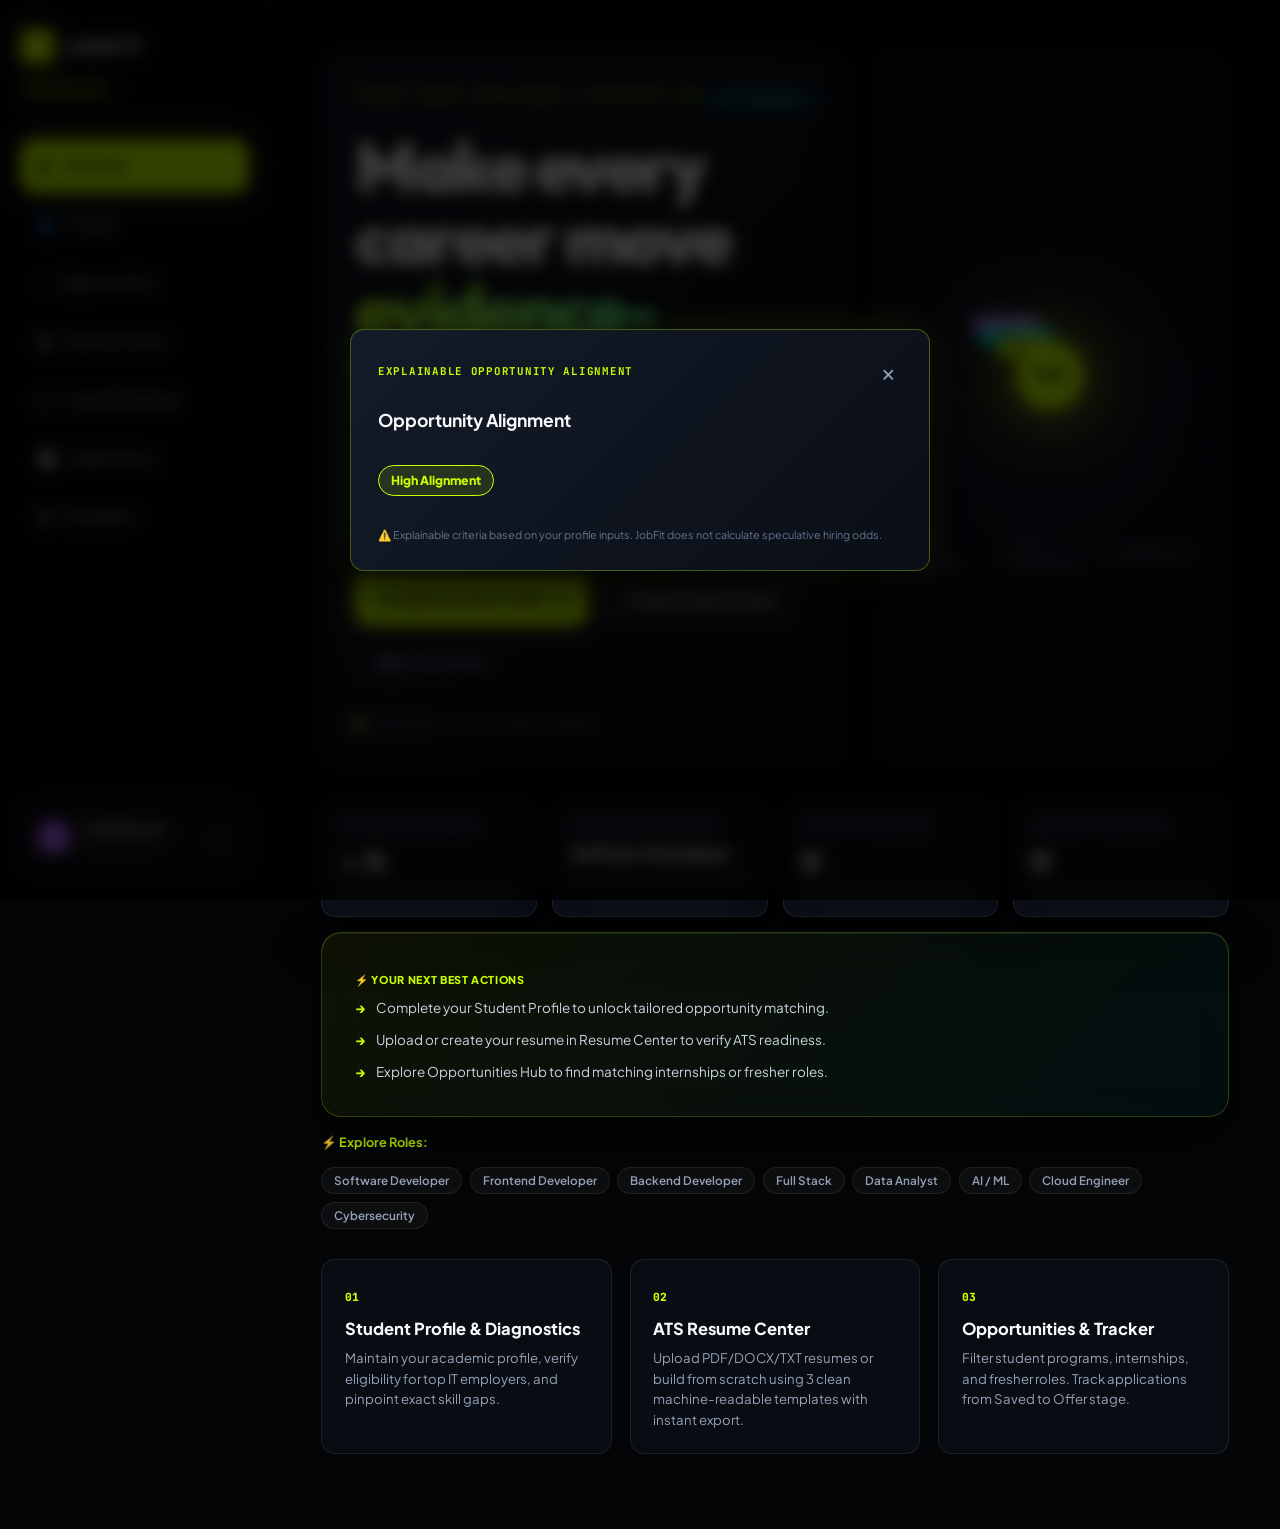
==== commit dbab0af8: "Upgrade to Student Career Intelligence Hub: profile system, resume center (builder/ATS/optimizer), o" ====
--- a/frontend/index.html
+++ b/frontend/index.html
@@ -4,15 +4,15 @@
   <meta charset="utf-8">
   <meta name="viewport" content="width=device-width, initial-scale=1">
   <meta name="theme-color" content="#050608">
-  <meta name="description" content="JobFit — Live IT Career Intelligence Platform. Real-time opportunity signals, open-ended IT role diagnostics, and verified employer criteria.">
-  <title>JobFit — Live IT Career Intelligence Platform</title>
+  <meta name="description" content="JobFit — Student Career Intelligence & Opportunity Hub. Evidence-based profile analysis, ATS resume center, internships, and application tracking.">
+  <title>JobFit — Student Career Intelligence & Opportunity Hub</title>
   <link rel="preconnect" href="https://fonts.googleapis.com">
   <link rel="preconnect" href="https://fonts.gstatic.com" crossorigin>
   <link href="https://fonts.googleapis.com/css2?family=Outfit:wght@400;500;600;700;800;900&family=Plus+Jakarta+Sans:wght@400;500;600;700;800&family=JetBrains+Mono:wght@400;500;600&display=swap" rel="stylesheet">
   <link rel="stylesheet" href="style.css">
 </head>
 <body>
-  <!-- Black 3D Space Background Elements -->
+  <!-- Black 3D Cyber Space Canvas Background -->
   <div class="space-field" aria-hidden="true">
     <canvas id="starfield-canvas"></canvas>
     <i class="orb orb-one"></i>
@@ -34,26 +34,35 @@
         </a>
         <div class="status-indicator-pill">
           <i class="pulse-dot"></i>
-          <span id="sidebar-provider-status">Live Connected</span>
+          <span id="sidebar-provider-status">Connected</span>
         </div>
       </div>
 
+      <!-- 7-Section Navigation -->
       <nav aria-label="Main Navigation">
         <a href="#home" data-view="home" class="nav-item active">
           <span class="nav-icon">◈</span>
           <span class="nav-label">Overview</span>
         </a>
-        <a href="#analysis" data-view="analysis" class="nav-item">
-          <span class="nav-icon">◫</span>
-          <span class="nav-label">Profile Analysis</span>
+        <a href="#profile" data-view="profile" class="nav-item">
+          <span class="nav-icon">👤</span>
+          <span class="nav-label">Profile</span>
         </a>
-        <a href="#jobs" data-view="jobs" class="nav-item">
+        <a href="#opportunities" data-view="opportunities" class="nav-item">
           <span class="nav-icon">⌁</span>
-          <span class="nav-label">Live Opportunities</span>
+          <span class="nav-label">Opportunities</span>
         </a>
         <a href="#resume" data-view="resume" class="nav-item">
           <span class="nav-icon">▣</span>
-          <span class="nav-label">Résumé Lab</span>
+          <span class="nav-label">Resume Center</span>
+        </a>
+        <a href="#roadmap" data-view="roadmap" class="nav-item">
+          <span class="nav-icon">◫</span>
+          <span class="nav-label">Career Roadmap</span>
+        </a>
+        <a href="#applications" data-view="applications" class="nav-item">
+          <span class="nav-icon">📋</span>
+          <span class="nav-label">Applications</span>
         </a>
         <a href="#developer" data-view="developer" class="nav-item">
           <span class="nav-icon">◉</span>
@@ -72,9 +81,9 @@
       </div>
     </aside>
 
-    <!-- Main Workspace -->
+    <!-- Main Content Workspace -->
     <main class="workspace">
-      <!-- Mobile Top Navigation Header -->
+      <!-- Mobile Top Bar -->
       <header class="mobile-header">
         <a class="brand" href="#home">
           <span class="brand-badge">⚡</span>
@@ -86,33 +95,33 @@
         </div>
       </header>
 
-      <!-- ================= 01 / OVERVIEW VIEW ================= -->
+      <!-- ================= 01 / OVERVIEW DASHBOARD ================= -->
       <section class="view active" id="home">
         <div class="home-grid">
           <article class="hero-card" data-tilt>
             <div class="hero-header-badge">
-              <span class="kicker">LIVE CAREER INTELLIGENCE</span>
-              <span class="version-badge">v4.0 Live</span>
-            </div>
-            <h1>Make the next move <em>visible.</em></h1>
+              <span class="kicker">STUDENT CAREER INTELLIGENCE & OPPORTUNITY HUB</span>
+              <span class="version-badge">v4.0 Production</span>
+            </div>
+            <h1>Make every career move <em>evidence-based.</em></h1>
             <p class="hero-desc">
-              Search real-time IT roles, benchmark your technical evidence against live market demands, and execute a structured roadmap instead of guessing.
+              Connect profile diagnostics, ATS-ready resume creation, student-first opportunities (internships, fresher jobs & graduate programs), and application tracking in one unified workspace.
             </p>
             <div class="hero-actions">
-              <a class="button primary" href="#analysis">
-                <span>Run Profile Analysis</span>
+              <a class="button primary" href="#profile">
+                <span>Complete Student Profile</span>
                 <span class="arrow">→</span>
               </a>
-              <a class="button ghost" href="#jobs">
-                <span>⌁ Search Live Jobs</span>
+              <a class="button ghost" href="#opportunities">
+                <span>⌁ Explore Opportunities</span>
               </a>
               <a class="button subtle" href="#resume">
-                <span>▣ Résumé Lab</span>
+                <span>▣ Resume Center</span>
               </a>
             </div>
             <div class="provider-line">
               <i class="live-dot"></i>
-              <span id="provider-text">Connecting to live providers…</span>
+              <span id="provider-text">Connected to live career network</span>
             </div>
           </article>
 
@@ -120,13 +129,13 @@
           <article class="orbit-card" data-tilt>
             <div class="orbit-container">
               <div class="orbit-center">
-                <span class="orbit-core-text">YOU</span>
+                <span class="orbit-core-text" id="orbit-center-text">YOU</span>
               </div>
               <div class="orbit-ring ring-1">
-                <span class="orbit-node node-1">SKILLS</span>
+                <span class="orbit-node node-1">PROFILE</span>
               </div>
               <div class="orbit-ring ring-2">
-                <span class="orbit-node node-2">ROLES</span>
+                <span class="orbit-node node-2">RESUME ATS</span>
               </div>
               <div class="orbit-ring ring-3">
                 <span class="orbit-node node-3">LIVE JOBS</span>
@@ -135,23 +144,58 @@
             <div class="orbit-caption">
               <span>Profile Evidence</span>
               <strong>→</strong>
-              <span>Market Signals</span>
+              <span>ATS Readiness</span>
               <strong>→</strong>
-              <span>Career Growth</span>
-            </div>
-          </article>
-        </div>
+              <span>Applications</span>
+            </div>
+          </article>
+        </div>
+
+        <!-- Student Progress & Metric Row -->
+        <div class="score-row mt-1">
+          <article class="metric-card">
+            <span class="metric-label">Resume ATS Readiness</span>
+            <strong id="dash-ats-score" class="metric-val">--%</strong>
+            <div class="metric-bar"><i id="dash-ats-bar" style="width: 0%"></i></div>
+          </article>
+          <article class="metric-card">
+            <span class="metric-label">Target Role Alignment</span>
+            <strong id="dash-role-name" class="metric-val" style="font-size:1.1rem; word-break:break-word;">Software Developer</strong>
+            <div class="metric-bar"><i style="width: 75%; background: var(--accent-cyan);"></i></div>
+          </article>
+          <article class="metric-card">
+            <span class="metric-label">Active Applications</span>
+            <strong id="dash-apps-count" class="metric-val">0</strong>
+            <div class="metric-bar"><i id="dash-apps-bar" style="width: 0%"></i></div>
+          </article>
+          <article class="metric-card">
+            <span class="metric-label">Saved Opportunities</span>
+            <strong id="dash-saved-count" class="metric-val">0</strong>
+            <div class="metric-bar"><i id="dash-saved-bar" style="width: 0%"></i></div>
+          </article>
+        </div>
+
+        <!-- Strategic Next Best Action Banner -->
+        <article class="surface mt-1 action-banner" id="dash-next-action-card">
+          <div class="banner-badge">⚡ YOUR NEXT BEST ACTIONS</div>
+          <ul id="dash-next-actions-list" class="arrow-list mt-half">
+            <li>Complete your Student Profile to unlock tailored opportunity matching.</li>
+            <li>Upload or create your resume in Resume Center to verify ATS readiness.</li>
+            <li>Explore Opportunities Hub to find matching internships or fresher roles.</li>
+          </ul>
+        </article>
 
         <!-- Quick Trending Roles Strip -->
-        <div class="quick-roles-bar">
-          <span class="quick-label">⚡ Explore Trending Roles:</span>
+        <div class="quick-roles-bar mt-1">
+          <span class="quick-label">⚡ Explore Roles:</span>
           <div class="quick-chips" id="quick-role-chips">
-            <button type="button" class="role-pill" data-role="AI / Machine Learning Engineer">AI / ML Engineer</button>
             <button type="button" class="role-pill" data-role="Software Developer">Software Developer</button>
+            <button type="button" class="role-pill" data-role="Frontend Developer">Frontend Developer</button>
+            <button type="button" class="role-pill" data-role="Backend Developer">Backend Developer</button>
             <button type="button" class="role-pill" data-role="Full Stack Developer">Full Stack</button>
+            <button type="button" class="role-pill" data-role="Data Analyst">Data Analyst</button>
+            <button type="button" class="role-pill" data-role="AI / Machine Learning Engineer">AI / ML</button>
             <button type="button" class="role-pill" data-role="Cloud Engineer">Cloud Engineer</button>
-            <button type="button" class="role-pill" data-role="DevOps Engineer">DevOps</button>
-            <button type="button" class="role-pill" data-role="Data Analyst">Data Analyst</button>
             <button type="button" class="role-pill" data-role="Cybersecurity Analyst">Cybersecurity</button>
           </div>
         </div>
@@ -160,109 +204,553 @@
         <div class="feature-strip">
           <article class="feature-card">
             <span class="feat-num">01</span>
-            <h3>Open-Ended IT Roles</h3>
-            <p>From fresher graduate roles to senior architects, analyze any IT specialism across the industry.</p>
+            <h3>Student Profile & Diagnostics</h3>
+            <p>Maintain your academic profile, verify eligibility for top IT employers, and pinpoint exact skill gaps.</p>
           </article>
           <article class="feature-card">
             <span class="feat-num">02</span>
-            <h3>Multi-Provider Real Jobs</h3>
-            <p>Adzuna-first real-time search with The Muse fallback. Direct links and verified criteria only.</p>
+            <h3>ATS Resume Center</h3>
+            <p>Upload PDF/DOCX/TXT resumes or build from scratch using 3 clean machine-readable templates with instant export.</p>
           </article>
           <article class="feature-card">
             <span class="feat-num">03</span>
-            <h3>Actionable 7-Week Sprint</h3>
-            <p>Targeted skill-gap remediation, customized interview questions, and tailored portfolio projects.</p>
+            <h3>Opportunities & Tracker</h3>
+            <p>Filter student programs, internships, and fresher roles. Track applications from Saved to Offer stage.</p>
           </article>
         </div>
       </section>
 
-      <!-- ================= 02 / PROFILE ANALYSIS VIEW ================= -->
-      <section class="view" id="analysis">
+      <!-- ================= 02 / PROFILE SYSTEM ================= -->
+      <section class="view" id="profile">
         <div class="view-heading">
-          <span class="kicker">PROFILE ANALYSIS & DIAGNOSTICS</span>
-          <h2>Your evidence,<br><em>not a fake prediction.</em></h2>
-          <p>Choose any IT role. JobFit evaluates your technical profile against role competencies, verified company standards, and live opportunity listings.</p>
-        </div>
-
-        <form id="profile-form" class="surface form-surface">
+          <span class="kicker">STUDENT PROFILE SYSTEM</span>
+          <h2>Your Academic & Technical<br><em>Career Identity</em></h2>
+          <p>This profile powers your skill-gap diagnostics, opportunity recommendations, and ATS resume builder.</p>
+        </div>
+
+        <form id="student-profile-form" class="surface form-surface">
           <div class="form-header-bar">
-            <span class="section-label">01 / CANDIDATE BACKGROUND & TARGET</span>
-            <button type="button" id="autofill-profile" class="button outline small">⚡ Fill Sample Profile</button>
+            <span class="section-label">01 / PERSONAL & CONTACT INFORMATION</span>
+            <button type="button" id="autofill-student-profile" class="button outline small">⚡ Load Sample Profile</button>
+          </div>
+
+          <div class="form-grid four">
+            <label>Full Name
+              <input id="prof-name" required placeholder="e.g. Anish Reddy" value="Anish Reddy">
+            </label>
+            <label>Email Address
+              <input id="prof-email" type="email" placeholder="user@example.com" readonly>
+            </label>
+            <label>Phone Number
+              <input id="prof-phone" placeholder="+91 98765 43210" value="+91 98765 43210">
+            </label>
+            <label>Current Location
+              <input id="prof-location" placeholder="e.g. Bengaluru, India" value="Bengaluru, India">
+            </label>
           </div>
 
           <div class="form-grid three">
-            <label>Full Name
-              <input id="name" required minlength="2" placeholder="e.g. Anish Reddy" value="Anish Reddy">
-            </label>
+            <label>GitHub Profile
+              <input id="prof-github" placeholder="https://github.com/username" value="https://github.com/ankareddyanish06-ctrl">
+            </label>
+            <label>LinkedIn Profile
+              <input id="prof-linkedin" placeholder="https://linkedin.com/in/username" value="https://linkedin.com/in/anishreddy">
+            </label>
+            <label>Portfolio / Website
+              <input id="prof-portfolio" placeholder="https://yourportfolio.dev" value="https://jobfit.dev">
+            </label>
+          </div>
+
+          <div class="section-label mt-1">02 / ACADEMIC BACKGROUND</div>
+          <div class="form-grid four">
             <label>Degree
-              <input id="degree" required placeholder="e.g. B.Tech / B.E. / MCA" value="B.Tech">
+              <input id="prof-degree" required placeholder="e.g. B.Tech / B.E. / MCA" value="B.Tech">
             </label>
             <label>Branch / Major
-              <input id="branch" required placeholder="e.g. CSE / IT / ECE" value="CSE">
-            </label>
-          </div>
-
+              <input id="prof-branch" required placeholder="e.g. CSE / IT / ECE" value="CSE">
+            </label>
+            <label>College / University
+              <input id="prof-college" placeholder="e.g. National Institute of Technology" value="National Institute of Technology">
+            </label>
+            <label>Graduation Year
+              <input id="prof-grad-year" type="number" min="2020" max="2040" value="2026" required>
+            </label>
+          </div>
+
+          <div class="form-grid three">
+            <label>Current CGPA (Scale of 10)
+              <input id="prof-cgpa" type="number" min="0" max="10" step="0.01" value="8.65" required>
+            </label>
+            <label>Active Backlogs
+              <input id="prof-backlogs" type="number" min="0" max="20" value="0" required>
+            </label>
+            <label>Academic Standing / Year
+              <select id="prof-academic-year">
+                <option value="1st Year">1st Year</option>
+                <option value="2nd Year">2nd Year</option>
+                <option value="3rd Year (Pre-Final)">3rd Year (Pre-Final)</option>
+                <option value="Final Year" selected>Final Year</option>
+                <option value="Recent Graduate">Recent Graduate</option>
+              </select>
+            </label>
+          </div>
+
+          <div class="section-label mt-1">03 / TECHNICAL COMPETENCIES</div>
+          <div class="form-grid three">
+            <label>Programming Languages
+              <textarea id="prof-languages" placeholder="Python, JavaScript, TypeScript, C++, Java">Python, JavaScript, TypeScript, C++, SQL</textarea>
+              <small class="field-hint">Comma separated</small>
+            </label>
+            <label>Frameworks & Libraries
+              <textarea id="prof-frameworks" placeholder="React, Node.js, FastAPI, Express">React, Node.js, FastAPI, Express.js</textarea>
+              <small class="field-hint">Comma separated</small>
+            </label>
+            <label>Databases & Cloud
+              <textarea id="prof-cloud-db" placeholder="PostgreSQL, MongoDB, AWS, Docker, Git">PostgreSQL, MongoDB, AWS, Docker, Git, REST API</textarea>
+              <small class="field-hint">Comma separated</small>
+            </label>
+          </div>
+
+          <div class="section-label mt-1">04 / CAREER GOALS & PREFERENCES</div>
           <div class="form-grid four">
-            <label>Graduation Year
-              <input id="graduation-year" type="number" min="2020" max="2040" value="2026" required>
-            </label>
-            <label>CGPA (Scale of 10)
-              <input id="cgpa" type="number" min="0" max="10" step="0.01" value="8.4" required>
-            </label>
-            <label>Active Backlogs
-              <input id="backlogs" type="number" min="0" max="20" value="0" required>
-            </label>
             <label>Target IT Role
-              <input id="target-role" list="role-suggestions" required placeholder="e.g. Full Stack Developer" value="Full Stack Developer">
-              <datalist id="role-suggestions"></datalist>
-            </label>
-          </div>
-
-          <div class="section-label">02 / TECHNICAL EVIDENCE & SKILLS</div>
-          <div class="form-grid three">
-            <label>Technical Skills (Comma separated)
-              <textarea id="technical-skills" required placeholder="Python, JavaScript, React, SQL, Git, REST API, Docker">Python, JavaScript, React, SQL, Git, REST API, Docker</textarea>
-              <small class="field-hint">Tip: Include languages, frameworks, cloud, and tools</small>
-            </label>
-            <label>Soft Skills & Attributes
-              <textarea id="soft-skills" placeholder="Problem Solving, Teamwork, Communication, Agile">Problem Solving, Agile Collaboration, Technical Writing</textarea>
-            </label>
-            <label>Certifications (Optional)
-              <textarea id="certifications" placeholder="AWS Certified Cloud Practitioner, Oracle Java Associate">AWS Certified Cloud Practitioner</textarea>
-            </label>
-          </div>
-
-          <div class="section-label">03 / PRACTICAL EXPERIENCE & READINESS ASSESSMENTS</div>
-          <div class="form-grid four">
-            <label>Completed Projects
-              <input id="projects" type="number" min="0" max="40" value="3" required>
-            </label>
-            <label>Internships Completed
-              <input id="internships" type="number" min="0" max="20" value="1" required>
-            </label>
-            <label>Aptitude Assessment (0–100)
-              <input id="aptitude" type="number" min="0" max="100" value="75" required>
-            </label>
-            <label>Interview Confidence (0–100)
-              <input id="interview" type="number" min="0" max="100" value="70" required>
-            </label>
-          </div>
-
-          <p id="profile-error" class="message" hidden></p>
+              <input id="prof-target-role" list="role-suggestions" required placeholder="e.g. Full Stack Developer" value="Full Stack Developer">
+            </label>
+            <label>Opportunity Preference
+              <select id="prof-opp-pref">
+                <option value="Both" selected>Both (Internship & Full-Time)</option>
+                <option value="Internship">Internship Only</option>
+                <option value="Full-Time">Full-Time Only</option>
+              </select>
+            </label>
+            <label>Remote Preference
+              <select id="prof-remote-pref">
+                <option value="Any" selected>Any (Remote, Hybrid, On-site)</option>
+                <option value="Remote">Remote Only</option>
+                <option value="Hybrid">Hybrid</option>
+                <option value="On-site">On-site</option>
+              </select>
+            </label>
+            <label>Preferred Locations
+              <input id="prof-locations" placeholder="e.g. Bengaluru, Hyderabad, Remote" value="Bengaluru, Hyderabad, Remote">
+            </label>
+          </div>
+
           <div class="form-footer">
-            <button id="analyze-button" class="button primary large" type="submit">
-              <span>Run Evidence Analysis</span>
-              <span class="arrow">→</span>
+            <button id="save-profile-btn" class="button primary large" type="submit">
+              <span>Save Student Profile</span>
+              <span class="arrow">✓</span>
             </button>
-            <span class="disclaimer-text">🔒 Processed securely. No data shared without consent.</span>
+            <a class="button ghost" href="#roadmap">
+              <span>Run Career Analysis →</span>
+            </a>
+            <span class="disclaimer-text">🔒 Stored securely in your private workspace.</span>
           </div>
         </form>
-
-        <!-- Dynamic Analysis Results Container -->
-        <section id="analysis-results" class="analysis-results-section" hidden>
+      </section>
+
+      <!-- ================= 03 / OPPORTUNITIES HUB ================= -->
+      <section class="view" id="opportunities">
+        <div class="view-heading">
+          <span class="kicker">OPPORTUNITIES HUB</span>
+          <h2>Student-first roles,<br><em>transparent alignment.</em></h2>
+          <p>Explore live IT opportunities across internships, fresher roles, graduate trainee programs, and fellowships. Filter by category, location, and workplace mode.</p>
+        </div>
+
+        <!-- Category Filter Pills -->
+        <div class="category-tabs-bar" id="opportunity-category-tabs">
+          <button type="button" class="cat-pill active" data-category="All">All Roles</button>
+          <button type="button" class="cat-pill" data-category="Internships">Internships</button>
+          <button type="button" class="cat-pill" data-category="Fresher Jobs">Fresher Jobs</button>
+          <button type="button" class="cat-pill" data-category="Graduate Programs">Graduate Programs</button>
+          <button type="button" class="cat-pill" data-category="Student Programs">Student Programs</button>
+          <button type="button" class="cat-pill" data-category="Remote">Remote</button>
+          <button type="button" class="cat-pill" data-category="Part-Time">Part-Time</button>
+        </div>
+
+        <!-- Search & Filter Form -->
+        <form id="opp-search-form" class="surface search-surface mt-1">
+          <div class="search-field">
+            <label for="opp-query">Role / Technology / Program</label>
+            <input id="opp-query" required value="Software Developer" placeholder="e.g. Full Stack, Python Intern">
+          </div>
+          <div class="search-field">
+            <label for="opp-location">Location (Optional)</label>
+            <input id="opp-location" placeholder="e.g. Bengaluru, Remote, London">
+          </div>
+          <div class="search-field">
+            <label for="opp-country">Country</label>
+            <select id="opp-country">
+              <option value="in" selected>India (₹)</option>
+              <option value="us">United States ($)</option>
+              <option value="gb">United Kingdom (£)</option>
+              <option value="ca">Canada (C$)</option>
+              <option value="au">Australia (A$)</option>
+            </select>
+          </div>
+          <div class="search-field">
+            <label for="opp-level">Experience Tier</label>
+            <select id="opp-level">
+              <option value="">All Tiers</option>
+              <option value="Fresher / Entry">Fresher / Entry / Intern</option>
+              <option value="Mid-level">Mid-level</option>
+              <option value="Senior+">Senior+</option>
+            </select>
+          </div>
+          <div class="search-action">
+            <button class="button primary search-btn" type="submit">
+              <span>⌁ Find Opportunities</span>
+            </button>
+          </div>
+        </form>
+
+        <div class="jobs-toolbar">
+          <p id="opp-meta" class="jobs-meta-text">Searching opportunities…</p>
+          <button id="opp-load-more" class="button ghost small" hidden>Load More ↓</button>
+        </div>
+
+        <!-- Opportunities Grid -->
+        <div id="opp-list" class="job-list"></div>
+      </section>
+
+      <!-- ================= 04 / RESUME CENTER ================= -->
+      <section class="view" id="resume">
+        <div class="view-heading">
+          <span class="kicker">RESUME CENTER</span>
+          <h2>ATS-Friendly Resumes<br><em>Engineered for Proof</em></h2>
+          <p>Create clean machine-readable resumes from scratch, upload existing files (.pdf, .docx, .txt), run comprehensive ATS checks, and optimize specifically for your target jobs.</p>
+        </div>
+
+        <!-- Resume Center Sub-Tabs Navigation -->
+        <div class="subtabs-bar" id="resume-tabs">
+          <button type="button" class="subtab-btn active" data-tab="my-resumes">My Resumes</button>
+          <button type="button" class="subtab-btn" data-tab="upload-resume">Upload Resume</button>
+          <button type="button" class="subtab-btn" data-tab="create-resume">Create Resume (Builder)</button>
+          <button type="button" class="subtab-btn" data-tab="ats-checker">ATS Readiness Check</button>
+          <button type="button" class="subtab-btn" data-tab="job-optimizer">Optimize for Job</button>
+        </div>
+
+        <!-- TAB 1: MY RESUMES -->
+        <div class="resume-tab-pane active" id="tab-pane-my-resumes">
+          <div class="card-header-flex mb-1">
+            <div>
+              <h3>Saved Resumes</h3>
+              <p class="section-subtext">Manage your tailored resume versions for different target roles.</p>
+            </div>
+            <button type="button" class="button primary small" id="trigger-create-new-resume">
+              <span>+ Create New Resume</span>
+            </button>
+          </div>
+          <div id="my-resumes-list" class="my-resumes-grid"></div>
+        </div>
+
+        <!-- TAB 2: UPLOAD RESUME -->
+        <div class="resume-tab-pane" id="tab-pane-upload-resume">
+          <div class="surface resume-card">
+            <form id="upload-resume-form" class="resume-upload-grid">
+              <label class="dropzone" id="resume-dropzone">
+                <input id="resume-file-input" type="file" accept=".pdf,.docx,.txt" required>
+                <span class="dropzone-icon">📄</span>
+                <strong id="dropzone-label">Drag & drop your PDF, DOCX, or TXT resume</strong>
+                <small id="dropzone-sub">or click to browse from device (Max 4 MB)</small>
+                <span id="selected-file-badge" class="file-name-badge" hidden></span>
+              </label>
+
+              <div class="resume-inputs">
+                <label>Target Role for ATS Benchmark
+                  <input id="upload-target-role" list="role-suggestions" required placeholder="e.g. Software Developer" value="Software Developer">
+                </label>
+                <div class="in-memory-note">
+                  🔒 <b>Privacy-First Processing:</b> Your resume is processed safely in volatile memory to extract structured data and calculate ATS metrics. Original files are discarded immediately.
+                </div>
+                <div class="resume-submit-box">
+                  <button class="button primary large full-width" type="submit" id="upload-analyze-btn">
+                    <span>Upload & Check ATS Readiness</span>
+                    <span class="arrow">→</span>
+                  </button>
+                </div>
+              </div>
+            </form>
+            <p id="upload-error" class="message" hidden></p>
+          </div>
+        </div>
+
+        <!-- TAB 3: CREATE RESUME (GUIDED BUILDER) -->
+        <div class="resume-tab-pane" id="tab-pane-create-resume">
+          <div class="surface builder-surface">
+            <div class="builder-header-row">
+              <div>
+                <span class="kicker">STUDENT-FRIENDLY RESUME BUILDER</span>
+                <h3>Build Your ATS-Ready Resume</h3>
+              </div>
+              <div class="template-picker">
+                <label>Template:
+                  <select id="builder-template-select">
+                    <option value="classic" selected>Template 1 — ATS Classic</option>
+                    <option value="student">Template 2 — Student Focus</option>
+                    <option value="developer">Template 3 — Developer Focus</option>
+                  </select>
+                </label>
+              </div>
+            </div>
+
+            <!-- Builder Multi-Section Form -->
+            <form id="builder-form" class="builder-sections-form">
+              <!-- 1. Header & Summary -->
+              <div class="builder-sec">
+                <h4>01 / Header & Summary</h4>
+                <div class="form-grid four">
+                  <label>Full Name <input id="b-name" required value="Anish Reddy"></label>
+                  <label>Email <input id="b-email" type="email" required value="anish.reddy@example.com"></label>
+                  <label>Phone <input id="b-phone" value="+91 98765 43210"></label>
+                  <label>Location <input id="b-location" value="Bengaluru, India"></label>
+                </div>
+                <div class="form-grid three mt-half">
+                  <label>GitHub URL <input id="b-github" value="https://github.com/username"></label>
+                  <label>LinkedIn URL <input id="b-linkedin" value="https://linkedin.com/in/username"></label>
+                  <label>Portfolio URL <input id="b-portfolio" value="https://portfolio.dev"></label>
+                </div>
+                <label class="mt-half">Professional Summary
+                  <textarea id="b-summary" rows="3">Dedicated computer science student with hands-on experience building full-stack web applications and scalable REST APIs. Passionate about software engineering, system design, and clean architecture.</textarea>
+                </label>
+              </div>
+
+              <!-- 2. Education -->
+              <div class="builder-sec">
+                <div class="card-header-flex">
+                  <h4>02 / Education</h4>
+                  <button type="button" id="b-add-edu-btn" class="button outline mini">+ Add Education</button>
+                </div>
+                <div id="b-edu-container" class="dynamic-rows-container">
+                  <div class="dynamic-row-card">
+                    <div class="form-grid four">
+                      <label>Degree <input class="b-edu-degree" value="B.Tech in Computer Science"></label>
+                      <label>Institution <input class="b-edu-inst" value="National Institute of Technology"></label>
+                      <label>Year <input class="b-edu-year" value="2022 – 2026"></label>
+                      <label>CGPA / Score <input class="b-edu-score" value="8.65 / 10.0"></label>
+                    </div>
+                  </div>
+                </div>
+              </div>
+
+              <!-- 3. Technical Skills -->
+              <div class="builder-sec">
+                <h4>03 / Technical Skills</h4>
+                <div class="form-grid four">
+                  <label>Languages <input id="b-skills-lang" value="Python, JavaScript, TypeScript, C++, SQL"></label>
+                  <label>Frameworks <input id="b-skills-frameworks" value="React, Node.js, FastAPI, Express.js"></label>
+                  <label>Databases <input id="b-skills-db" value="PostgreSQL, MongoDB, Redis"></label>
+                  <label>Cloud & Tools <input id="b-skills-tools" value="AWS, Docker, Git, Linux, REST API"></label>
+                </div>
+              </div>
+
+              <!-- 4. Projects -->
+              <div class="builder-sec">
+                <div class="card-header-flex">
+                  <div>
+                    <h4>04 / Technical Projects</h4>
+                    <p class="section-subtext">Use STAR-method impact statements (e.g. 'Improved response time by 30%').</p>
+                  </div>
+                  <button type="button" id="b-add-proj-btn" class="button outline mini">+ Add Project</button>
+                </div>
+                <div id="b-proj-container" class="dynamic-rows-container">
+                  <div class="dynamic-row-card">
+                    <div class="form-grid three">
+                      <label>Project Title <input class="b-proj-title" value="JobFit — Career Intelligence Hub"></label>
+                      <label>Technologies Used <input class="b-proj-tech" value="Python, FastAPI, SQLite, Vanilla JS, Docker"></label>
+                      <label>Demo / Repo Link <input class="b-proj-link" value="https://github.com/username/jobfit"></label>
+                    </div>
+                    <label class="mt-half">Bullet Points (One per line)
+                      <textarea class="b-proj-bullets" rows="3">• Architected a full-stack career platform integrating real-time job APIs and AST text extraction.
+• Implemented ATS readiness scoring and in-memory DOCX/PDF generation without disk persistence.
+• Engineered responsive black 3D user interface maintaining sub-100ms client interactions.</textarea>
+                    </label>
+                  </div>
+                </div>
+              </div>
+
+              <!-- 5. Experience / Internships -->
+              <div class="builder-sec">
+                <div class="card-header-flex">
+                  <div>
+                    <h4>05 / Experience & Internships</h4>
+                    <p class="section-subtext">No internship yet? Leave blank or highlight academic labs/contributions.</p>
+                  </div>
+                  <button type="button" id="b-add-exp-btn" class="button outline mini">+ Add Experience</button>
+                </div>
+                <div id="b-exp-container" class="dynamic-rows-container">
+                  <div class="dynamic-row-card">
+                    <div class="form-grid three">
+                      <label>Role / Title <input class="b-exp-role" value="Software Engineering Intern"></label>
+                      <label>Company / Organization <input class="b-exp-company" value="Acme Tech Labs"></label>
+                      <label>Duration <input class="b-exp-duration" value="May 2025 – July 2025"></label>
+                    </div>
+                    <label class="mt-half">Impact Bullets (One per line)
+                      <textarea class="b-exp-bullets" rows="2">• Collaborated with senior engineers to build microservice endpoints serving 10,000+ daily requests.
+• Refactored SQL query bottlenecks, reducing average database latency by 28%.</textarea>
+                    </label>
+                  </div>
+                </div>
+              </div>
+
+              <!-- 6. Certifications & Achievements -->
+              <div class="builder-sec">
+                <div class="form-grid two">
+                  <label>Certifications (One per line)
+                    <textarea id="b-certifications" rows="3">AWS Certified Cloud Practitioner
+Oracle Certified Associate, Java SE 8 Programmer</textarea>
+                  </label>
+                  <label>Achievements & Leadership (One per line)
+                    <textarea id="b-achievements" rows="3">1st Place — National Collegiate Hackathon 2025
+Lead Organizer — University Google Developer Student Club (GDSC)</textarea>
+                  </label>
+                </div>
+              </div>
+
+              <!-- Actions -->
+              <div class="builder-actions-row">
+                <button type="submit" id="b-save-resume-btn" class="button primary">
+                  <span>Save to My Resumes</span>
+                </button>
+                <button type="button" id="b-download-pdf-btn" class="button ghost">
+                  <span>Download ATS PDF ↓</span>
+                </button>
+                <button type="button" id="b-download-docx-btn" class="button ghost">
+                  <span>Download ATS DOCX ↓</span>
+                </button>
+                <button type="button" id="b-eval-ats-btn" class="button subtle">
+                  <span>Evaluate ATS Score ⚡</span>
+                </button>
+              </div>
+            </form>
+          </div>
+        </div>
+
+        <!-- TAB 4: ATS READINESS CHECKER -->
+        <div class="resume-tab-pane" id="tab-pane-ats-checker">
+          <div id="ats-report-container">
+            <div class="resume-score-card surface">
+              <div class="score-circle-wrap">
+                <svg class="score-circle-svg" viewBox="0 0 120 120">
+                  <circle class="score-bg-ring" cx="60" cy="60" r="50" />
+                  <circle class="score-progress-ring" id="ats-score-ring" cx="60" cy="60" r="50" />
+                </svg>
+                <div class="score-text-overlay">
+                  <strong id="ats-score-display">0%</strong>
+                  <span>ATS SCORE</span>
+                </div>
+              </div>
+              <div class="ats-score-right">
+                <span class="kicker">ATS READINESS DIAGNOSTIC</span>
+                <h3 id="ats-score-heading">Upload or Build a Resume to Evaluate</h3>
+                <p id="ats-score-target" class="source-note">Evaluated against IT role standards.</p>
+                <p class="section-subtext" style="font-size:0.75rem;">
+                  Educational readiness score based on structural clarity, measurable impact metrics, and action verbs. Does not guarantee third-party ATS pass rates.
+                </p>
+              </div>
+            </div>
+
+            <div class="content-grid mt-1">
+              <article class="surface">
+                <span class="kicker">SECTION HEALTH CHECKLIST</span>
+                <h3>Required Structural Elements</h3>
+                <ul id="ats-checklist" class="checklist-grid"></ul>
+
+                <span class="kicker mt-1">CONTENT METRICS</span>
+                <h3>Action Verbs & Impact Quantification</h3>
+                <div id="ats-metrics-box" class="chips"></div>
+              </article>
+
+              <article class="surface">
+                <span class="kicker">RECOMMENDED ENHANCEMENTS</span>
+                <h3>High-Impact Resume Improvements</h3>
+                <ul id="ats-suggestions" class="arrow-list"></ul>
+              </article>
+            </div>
+          </div>
+        </div>
+
+        <!-- TAB 5: OPTIMIZE FOR JOB -->
+        <div class="resume-tab-pane" id="tab-pane-job-optimizer">
+          <div class="surface">
+            <span class="kicker">JOB-SPECIFIC RESUME OPTIMIZATION</span>
+            <h3>Compare Your Resume to a Job Description</h3>
+            <p class="section-subtext">
+              Identify missing competencies and keyword alignment. <b>Never fabricate skills</b>: add missing competencies only if you genuinely have experience with them.
+            </p>
+
+            <form id="job-optimize-form" class="mt-1">
+              <div class="form-grid two">
+                <label>Job Title
+                  <input id="opt-job-title" required placeholder="e.g. Associate Data Analyst" value="Software Developer">
+                </label>
+                <label>Resume to Compare
+                  <select id="opt-resume-select">
+                    <option value="builder">Current Builder / Uploaded Resume</option>
+                  </select>
+                </label>
+              </div>
+              <label class="mt-half">Job Description Requirements
+                <textarea id="opt-job-desc" rows="5" required placeholder="Paste the job requirements or description here (e.g. Python, SQL, REST APIs, Docker, Git...)">Looking for an Associate Software Developer skilled in Python, SQL, REST APIs, Docker, and Git. Experience in relational databases and building cloud-native services is preferred.</textarea>
+              </label>
+              <div class="form-footer mt-half">
+                <button type="submit" class="button primary" id="run-optimization-btn">
+                  <span>Compare & Optimize</span>
+                  <span class="arrow">→</span>
+                </button>
+              </div>
+            </form>
+
+            <div id="optimization-results" class="mt-1" hidden>
+              <div class="content-grid">
+                <div class="surface">
+                  <span class="kicker">COMPETENCY ALIGNMENT</span>
+                  <h4 id="opt-alignment-score">Alignment: --%</h4>
+                  <p class="field-hint">Matched Skills:</p>
+                  <div id="opt-matched-skills" class="chips"></div>
+
+                  <p class="field-hint mt-1">Potential Missing Gaps:</p>
+                  <div id="opt-missing-skills" class="chips gap-chips"></div>
+                </div>
+                <div class="surface">
+                  <span class="kicker">ACTIONABLE RESUME SUGGESTIONS</span>
+                  <h4>How to Tailor Your Document</h4>
+                  <ul id="opt-suggestions-list" class="arrow-list"></ul>
+                  <div class="honesty-alert-box mt-1">
+                    ⚠️ <b>Honesty Principle:</b> Add these competencies only if you genuinely have experience with them (e.g. coursework, personal projects, or hackathons). Never fabricate credentials.
+                  </div>
+                </div>
+              </div>
+            </div>
+          </div>
+        </div>
+      </section>
+
+      <!-- ================= 05 / CAREER ROADMAP ================= -->
+      <section class="view" id="roadmap">
+        <div class="view-heading">
+          <span class="kicker">CAREER ROADMAP & PROFILE DIAGNOSTICS</span>
+          <h2>Evidence-Based Sprint<br><em>to Close Your Skill Gaps</em></h2>
+          <p>Run full diagnostics against live job requirements and execute a tailored 7-week sprint plan.</p>
+        </div>
+
+        <div class="surface">
+          <div class="card-header-flex">
+            <div>
+              <h3>Target Role: <span id="roadmap-role-title">Full Stack Developer</span></h3>
+              <p class="section-subtext">Click below to re-evaluate against real-time market signals.</p>
+            </div>
+            <button type="button" id="trigger-career-analysis-btn" class="button primary small">
+              <span>⚡ Run Full Analysis</span>
+            </button>
+          </div>
+        </div>
+
+        <!-- Dynamic Results Container -->
+        <section id="analysis-results" class="analysis-results-section mt-1" hidden>
           <div class="result-banner surface">
             <div class="result-left">
-              <span class="kicker">ASSESSMENT DIAGNOSTIC</span>
+              <span class="kicker">ROLE READINESS BENCHMARK</span>
               <h2 id="analysis-title">Role Readiness</h2>
               <p id="readiness-label" class="readiness-tag">Application Ready</p>
               <p id="source-note" class="source-note"></p>
@@ -281,7 +769,7 @@
             </div>
           </div>
 
-          <!-- Score Breakdown Grid -->
+          <!-- Factor Scores -->
           <div class="score-row">
             <article class="metric-card">
               <span class="metric-label">Academic Index</span>
@@ -305,7 +793,7 @@
             </article>
           </div>
 
-          <!-- Strategic Advice & Skill Matrix Grid -->
+          <!-- Strategy & Skills -->
           <div class="content-grid">
             <article class="surface">
               <span class="kicker">STRATEGIC NEXT MOVE</span>
@@ -319,7 +807,7 @@
             </article>
           </div>
 
-          <!-- 7-Week Sprint Roadmap & Interview Prompts -->
+          <!-- 7-Week Sprint Roadmap & Targeted Prompts -->
           <div class="content-grid">
             <article class="surface">
               <div class="card-header-flex">
@@ -331,19 +819,19 @@
             </article>
             <article class="surface">
               <span class="kicker">TARGETED INTERVIEW PROMPTS</span>
-              <h3>Role-Specific Technical & Scenario Questions</h3>
+              <h3>Technical & Scenario Questions</h3>
               <ol id="interview-list" class="number-list"></ol>
             </article>
           </div>
 
-          <!-- Tailored Project Proposals -->
+          <!-- Portfolio Projects -->
           <article class="surface project-ideas-section" id="project-ideas-box">
             <span class="kicker">RECOMMENDED PORTFOLIO PROJECTS</span>
             <h3>Tailored Projects to Close Your Skill Gaps</h3>
             <div id="project-ideasList" class="project-ideas-grid"></div>
           </article>
 
-          <!-- Verified Company Eligibility Registry -->
+          <!-- Verified Employer Criteria Registry -->
           <article class="surface eligibility-section">
             <div class="card-header-flex">
               <div>
@@ -352,144 +840,73 @@
               </div>
               <span class="verified-source-badge">Official Criteria Only</span>
             </div>
-            <p class="section-subtext">Criteria are displayed only when an official link is verified by an authenticated administrator.</p>
+            <p class="section-subtext">Criteria verified through authoritative careers portals by administrators.</p>
             <div id="eligibility-list" class="eligibility-grid"></div>
-          </article>
-
-          <!-- Recommended Live Roles for this Profile -->
-          <article class="surface recommended-jobs-section">
-            <span class="kicker">MATCHING LIVE ROLES</span>
-            <h3 id="rec-jobs-title">Real-time Openings Matching This Profile</h3>
-            <div id="recommended-job-list" class="job-list"></div>
           </article>
         </section>
       </section>
 
-      <!-- ================= 03 / LIVE OPPORTUNITIES VIEW ================= -->
-      <section class="view" id="jobs">
+      <!-- ================= 06 / APPLICATION TRACKER ================= -->
+      <section class="view" id="applications">
         <div class="view-heading">
-          <span class="kicker">LIVE IT OPPORTUNITIES</span>
-          <h2>Search across<br><em>real-time industry signals.</em></h2>
-          <p>Adzuna-first live IT career search. Filter by role, country, location, and seniority from entry-level to senior architects.</p>
-        </div>
-
-        <form id="job-form" class="surface search-surface">
-          <div class="search-field">
-            <label for="job-query">Job Title / Keyword</label>
-            <input id="job-query" required value="Software Developer" placeholder="e.g. Cloud Engineer, Data Analyst">
-          </div>
-          <div class="search-field">
-            <label for="job-location">Location (Optional)</label>
-            <input id="job-location" placeholder="e.g. Bengaluru, Remote, London">
-          </div>
-          <div class="search-field">
-            <label for="job-country">Country</label>
-            <select id="job-country">
-              <option value="in" selected>India (₹)</option>
-              <option value="us">United States ($)</option>
-              <option value="gb">United Kingdom (£)</option>
-              <option value="ca">Canada (C$)</option>
-              <option value="au">Australia (A$)</option>
-            </select>
-          </div>
-          <div class="search-field">
-            <label for="job-level">Experience Level</label>
-            <select id="job-level">
-              <option value="">All Levels</option>
-              <option value="Fresher / Entry">Fresher / Entry</option>
-              <option value="Mid-level">Mid-level</option>
-              <option value="Senior+">Senior+</option>
-            </select>
-          </div>
-          <div class="search-action">
-            <button class="button primary search-btn" type="submit">
-              <span>⌁ Search Roles</span>
-            </button>
-          </div>
-        </form>
-
-        <div class="jobs-toolbar">
-          <p id="jobs-meta" class="jobs-meta-text">Enter search criteria to retrieve live market opportunities.</p>
-          <button id="load-more" class="button ghost small" hidden>Load More Results ↓</button>
-        </div>
-
-        <div id="job-list" class="job-list"></div>
+          <span class="kicker">APPLICATION TRACKER</span>
+          <h2>Organize Your Career Pipeline<br><em>from Saved to Offer</em></h2>
+          <p>Track your applications, interview dates, and notes in one place.</p>
+        </div>
+
+        <div class="card-header-flex mb-1">
+          <!-- Pipeline Status Filter Tabs -->
+          <div class="category-tabs-bar" id="app-status-tabs">
+            <button type="button" class="cat-pill active" data-status="All">All Applications</button>
+            <button type="button" class="cat-pill" data-status="Saved">Saved</button>
+            <button type="button" class="cat-pill" data-status="Applied">Applied</button>
+            <button type="button" class="cat-pill" data-status="Interview">Interview</button>
+            <button type="button" class="cat-pill" data-status="Offer">Offer</button>
+            <button type="button" class="cat-pill" data-status="Rejected">Rejected</button>
+          </div>
+
+          <button type="button" class="button primary small" id="open-add-app-modal">
+            <span>+ Add Application</span>
+          </button>
+        </div>
+
+        <!-- Add Application Form Box -->
+        <div id="add-app-box" class="surface mb-1" hidden>
+          <h4>Record a New Job / Internship Application</h4>
+          <form id="add-app-form" class="mt-half">
+            <div class="form-grid four">
+              <label>Company <input id="app-company" required placeholder="e.g. Google"></label>
+              <label>Role <input id="app-role" required placeholder="e.g. SWE Intern"></label>
+              <label>Status
+                <select id="app-status">
+                  <option value="Saved">Saved</option>
+                  <option value="Applied" selected>Applied</option>
+                  <option value="Assessment">Assessment</option>
+                  <option value="Interview">Interview</option>
+                  <option value="Offer">Offer</option>
+                  <option value="Rejected">Rejected</option>
+                  <option value="Closed">Closed</option>
+                </select>
+              </label>
+              <label>Applied Date <input id="app-applied-date" type="date"></label>
+            </div>
+            <div class="form-grid three mt-half">
+              <label>Interview Date (If scheduled) <input id="app-interview-date" type="date"></label>
+              <label>Application Link <input id="app-url" placeholder="https://careers.company.com/job/123"></label>
+              <label>Notes <input id="app-notes" placeholder="e.g. Referred by mentor, completed round 1"></label>
+            </div>
+            <div class="form-footer mt-half">
+              <button type="submit" class="button primary small">Save Application</button>
+              <button type="button" id="cancel-add-app-btn" class="button ghost small">Cancel</button>
+            </div>
+          </form>
+        </div>
+
+        <!-- Applications Table / Grid -->
+        <div id="applications-container" class="applications-grid"></div>
       </section>
 
-      <!-- ================= 04 / RÉSUMÉ LAB VIEW ================= -->
-      <section class="view" id="resume">
-        <div class="view-heading">
-          <span class="kicker">RÉSUMÉ ATS LAB</span>
-          <h2>Make your résumé<br><em>demonstrate the proof.</em></h2>
-          <p>Upload a text-based PDF or TXT résumé. Files are processed entirely in memory and never stored or shared.</p>
-        </div>
-
-        <div class="surface resume-card">
-          <form id="resume-form" class="resume-upload-grid">
-            <label class="dropzone" id="resume-dropzone">
-              <input id="resume-file" type="file" accept=".pdf,.txt" required>
-              <span class="dropzone-icon">📄</span>
-              <strong id="dropzone-label">Drag & drop your PDF or TXT résumé</strong>
-              <small id="dropzone-sub">or click to browse from device (Max 4 MB)</small>
-              <span id="selected-file-badge" class="file-name-badge" hidden></span>
-            </label>
-
-            <div class="resume-inputs">
-              <label>Target IT Role
-                <input id="resume-role" list="role-suggestions" required placeholder="e.g. Cloud Engineer" value="Software Developer">
-              </label>
-              <div class="resume-submit-box">
-                <button class="button primary large full-width" type="submit" id="resume-analyze-btn">
-                  <span>Analyze Résumé</span>
-                  <span class="arrow">→</span>
-                </button>
-              </div>
-            </div>
-          </form>
-          <p id="resume-error" class="message" hidden></p>
-        </div>
-
-        <!-- Résumé Results View -->
-        <section id="resume-results" class="resume-results-section" hidden>
-          <div class="resume-score-card surface">
-            <div class="score-circle-wrap">
-              <svg class="score-circle-svg" viewBox="0 0 120 120">
-                <circle class="score-bg-ring" cx="60" cy="60" r="50" />
-                <circle class="score-progress-ring" id="resume-strength-ring" cx="60" cy="60" r="50" />
-              </svg>
-              <div class="score-text-overlay">
-                <strong id="resume-score">0%</strong>
-                <span>ATS SCORE</span>
-              </div>
-            </div>
-            <p id="resume-source" class="resume-benchmark-note"></p>
-          </div>
-
-          <div class="content-grid">
-            <article class="surface">
-              <span class="kicker">DETECTED TECHNICAL SKILLS</span>
-              <h3>Extracted Skills & Competencies</h3>
-              <div id="resume-skills" class="chips"></div>
-
-              <span class="kicker mt-1">MISSING ROLE KEYWORDS</span>
-              <h3>Critical Role Keywords to Add</h3>
-              <div id="resume-missing-skills" class="chips gap-chips"></div>
-            </article>
-
-            <article class="surface">
-              <span class="kicker">ATS SECTION HEALTH</span>
-              <h3>Required Structural Sections</h3>
-              <ul id="resume-sections-checklist" class="checklist-grid"></ul>
-
-              <span class="kicker mt-1">OPTIMIZATION RECOMMENDATIONS</span>
-              <h3>High-Impact Enhancements</h3>
-              <ul id="resume-suggestions" class="arrow-list"></ul>
-            </article>
-          </div>
-        </section>
-      </section>
-
-      <!-- ================= 05 / DEVELOPER VIEW ================= -->
+      <!-- ================= 07 / DEVELOPER VIEW ================= -->
       <section class="view" id="developer">
         <div class="view-heading">
           <span class="kicker">ABOUT THE PLATFORM & DEVELOPER</span>
@@ -520,47 +937,67 @@
             <h3>Modern High-Performance Stack</h3>
             <ul class="stack-list">
               <li>
-                <b>FastAPI (Python 3.11+)</b>
-                <span>Asynchronous, type-safe REST API service</span>
+                <b>FastAPI (Python 3.12+)</b>
+                <span>Asynchronous, type-safe REST API gateway</span>
               </li>
               <li>
-                <b>Multi-Provider Engine</b>
-                <span>Adzuna API primary + The Muse fallback strategy</span>
+                <b>Multi-Provider Opportunity Engine</b>
+                <span>Adzuna API + The Muse fallback + High-signal Student Programs</span>
               </li>
               <li>
-                <b>Google OAuth / OIDC</b>
-                <span>Starlette session middleware with HTTPS security</span>
+                <b>ATS Resume Center (PDF & DOCX)</b>
+                <span>In-memory extraction (PyPDF, python-docx) and ATS generation</span>
               </li>
               <li>
-                <b>SQLite / PostgreSQL Ready</b>
-                <span>Persistent assessment history & verified employer criteria</span>
+                <b>SQLite Multi-User Persistence Layer</b>
+                <span>Profiles, saved resumes, applications, and verified criteria</span>
               </li>
               <li>
-                <b>In-Memory PDF Parsing</b>
-                <span>PyPDF memory stream extraction without disk persistence</span>
+                <b>Explainable Opportunity Matching</b>
+                <span>Transparent competency alignment without fake hiring probabilities</span>
               </li>
               <li>
-                <b>Black 3D Visual System</b>
-                <span>Modern CSS variables, 3D perspective, responsive design</span>
+                <b>Black 3D Cyber Visual System</b>
+                <span>Canvas particle dynamics, 3D CSS perspective, responsive HUD cards</span>
               </li>
             </ul>
           </article>
         </div>
 
-        <article class="surface project-note">
+        <article class="surface project-note mt-1">
           <span class="kicker">DATA INTEGRITY & ETHICAL CAREER GUIDANCE</span>
           <p>
-            JobFit evaluates profiles against verifiable technical frameworks and live job provider listings. It strictly avoids automated algorithmic rejection models or unsubstantiated "placement odds." All employer requirements must be backed by official career links.
+            JobFit is an educational career intelligence and planning workspace. It does NOT make hiring decisions, guarantee job placement, or encourage dishonest resume fabrication. All employer eligibility criteria require an authoritative source link.
           </p>
         </article>
       </section>
     </main>
   </div>
 
+  <!-- Why This Opportunity? Explainability Modal -->
+  <div id="why-match-modal" class="modal-overlay" hidden>
+    <div class="modal-card surface">
+      <div class="card-header-flex">
+        <div>
+          <span class="kicker">EXPLAINABLE OPPORTUNITY ALIGNMENT</span>
+          <h3 id="modal-opp-title">Opportunity Alignment</h3>
+          <p id="modal-opp-company" class="section-subtext"></p>
+        </div>
+        <button type="button" class="close-modal-btn" id="close-why-match-modal">&times;</button>
+      </div>
+      <div id="modal-opp-tier" class="alignment-tier-pill mt-half">High Alignment</div>
+      <div id="modal-evidence-list" class="evidence-bullets-list mt-1"></div>
+      <div class="modal-footer mt-1">
+        <p class="modal-disclaimer">
+          ⚠️ Explainable criteria based on your profile inputs. JobFit does not calculate speculative hiring odds.
+        </p>
+      </div>
+    </div>
+  </div>
+
   <!-- Toast Notification Container -->
   <div id="toast-container" class="toast-container" aria-live="polite"></div>
 
   <script src="app.js" defer></script>
 </body>
 </html>
-
--- a/frontend/style.css
+++ b/frontend/style.css
@@ -1975,3 +1975,477 @@
     grid-template-columns: 1fr;
   }
 }
+
+/* ==========================================================================
+   Student Career Hub Additions: Categories, Subtabs, Builder, Tracker, Modal
+   ========================================================================== */
+
+/* Category Tabs Bar */
+.category-tabs-bar {
+  display: flex;
+  flex-wrap: wrap;
+  gap: 0.5rem;
+  margin-bottom: 1rem;
+}
+
+.cat-pill {
+  padding: 0.45rem 1rem;
+  background: rgba(255, 255, 255, 0.04);
+  border: 1px solid var(--line);
+  color: var(--text-muted);
+  border-radius: var(--radius-full);
+  font-family: inherit;
+  font-size: 0.8rem;
+  font-weight: 600;
+  cursor: pointer;
+  transition: all 0.2s ease;
+}
+
+.cat-pill:hover {
+  background: rgba(255, 255, 255, 0.09);
+  color: var(--text-main);
+  border-color: rgba(255, 255, 255, 0.2);
+}
+
+.cat-pill.active {
+  background: rgba(200, 255, 0, 0.12);
+  border-color: var(--acid);
+  color: var(--acid);
+}
+
+/* Resume Center Sub-Tabs */
+.subtabs-bar {
+  display: flex;
+  flex-wrap: wrap;
+  gap: 0.4rem;
+  background: rgba(13, 17, 25, 0.6);
+  padding: 0.4rem;
+  border-radius: var(--radius-md);
+  border: 1px solid var(--line);
+  margin-bottom: 1.5rem;
+}
+
+.subtab-btn {
+  padding: 0.55rem 1.1rem;
+  background: transparent;
+  border: 1px solid transparent;
+  color: var(--text-muted);
+  border-radius: var(--radius-sm);
+  font-family: inherit;
+  font-size: 0.84rem;
+  font-weight: 700;
+  cursor: pointer;
+  transition: all 0.2s ease;
+}
+
+.subtab-btn:hover {
+  color: var(--text-main);
+  background: rgba(255, 255, 255, 0.04);
+}
+
+.subtab-btn.active {
+  background: var(--surface);
+  border-color: rgba(200, 255, 0, 0.3);
+  color: var(--acid);
+  box-shadow: 0 4px 12px rgba(0, 0, 0, 0.3);
+}
+
+.resume-tab-pane {
+  display: none;
+}
+
+.resume-tab-pane.active {
+  display: block;
+}
+
+/* My Resumes Grid & Cards */
+.my-resumes-grid {
+  display: grid;
+  grid-template-columns: repeat(auto-fill, minmax(280px, 1fr));
+  gap: 1.2rem;
+}
+
+.my-resume-card {
+  background: var(--surface);
+  border: 1px solid var(--line);
+  border-radius: var(--radius-md);
+  padding: 1.3rem;
+  display: flex;
+  flex-direction: column;
+  justify-content: space-between;
+  transition: all 0.25s ease;
+}
+
+.my-resume-card:hover {
+  border-color: rgba(200, 255, 0, 0.3);
+  transform: translateY(-2px);
+  box-shadow: 0 8px 24px rgba(0, 0, 0, 0.4);
+}
+
+.my-resume-badge {
+  display: inline-block;
+  padding: 0.2rem 0.6rem;
+  background: rgba(200, 255, 0, 0.1);
+  border: 1px solid var(--acid);
+  color: var(--acid);
+  border-radius: var(--radius-full);
+  font-size: 0.72rem;
+  font-weight: 800;
+}
+
+.my-resume-actions {
+  display: flex;
+  flex-wrap: wrap;
+  gap: 0.4rem;
+  margin-top: 1rem;
+  padding-top: 0.8rem;
+  border-top: 1px solid var(--line);
+}
+
+/* Resume Builder */
+.builder-surface {
+  padding: 1.8rem;
+}
+
+.builder-header-row {
+  display: flex;
+  justify-content: space-between;
+  align-items: center;
+  flex-wrap: wrap;
+  gap: 1rem;
+  margin-bottom: 1.5rem;
+  padding-bottom: 1rem;
+  border-bottom: 1px solid var(--line);
+}
+
+.template-picker select {
+  padding: 0.45rem 0.8rem;
+  background: rgba(0, 0, 0, 0.4);
+  border: 1px solid var(--line);
+  color: var(--acid);
+  font-family: inherit;
+  font-size: 0.85rem;
+  border-radius: var(--radius-sm);
+}
+
+.builder-sec {
+  background: rgba(255, 255, 255, 0.02);
+  border: 1px solid rgba(255, 255, 255, 0.05);
+  border-radius: var(--radius-sm);
+  padding: 1.2rem;
+  margin-bottom: 1.2rem;
+}
+
+.builder-sec h4 {
+  font-size: 0.95rem;
+  letter-spacing: -0.01em;
+  color: var(--text-main);
+  margin: 0 0 0.8rem;
+}
+
+.dynamic-rows-container {
+  display: flex;
+  flex-direction: column;
+  gap: 0.8rem;
+  margin-top: 0.6rem;
+}
+
+.dynamic-row-card {
+  background: rgba(0, 0, 0, 0.3);
+  border: 1px solid var(--line);
+  border-radius: var(--radius-sm);
+  padding: 0.9rem;
+  position: relative;
+}
+
+.dynamic-row-remove-btn {
+  position: absolute;
+  top: 0.6rem;
+  right: 0.6rem;
+  background: rgba(255, 77, 109, 0.15);
+  border: 1px solid rgba(255, 77, 109, 0.4);
+  color: #ff9fb2;
+  font-size: 0.72rem;
+  padding: 0.2rem 0.5rem;
+  border-radius: var(--radius-sm);
+  cursor: pointer;
+}
+
+.dynamic-row-remove-btn:hover {
+  background: rgba(255, 77, 109, 0.3);
+}
+
+.builder-actions-row {
+  display: flex;
+  flex-wrap: wrap;
+  align-items: center;
+  gap: 0.8rem;
+  margin-top: 1.5rem;
+  padding-top: 1.2rem;
+  border-top: 1px solid var(--line);
+}
+
+/* In-Memory Privacy Alert */
+.in-memory-note {
+  background: rgba(0, 240, 255, 0.06);
+  border-left: 3px solid var(--accent-cyan);
+  padding: 0.8rem 1rem;
+  font-size: 0.8rem;
+  color: #a0d8ef;
+  border-radius: 0 var(--radius-sm) var(--radius-sm) 0;
+  margin: 0.8rem 0;
+  line-height: 1.45;
+}
+
+/* Honesty Alert Box */
+.honesty-alert-box {
+  background: rgba(200, 255, 0, 0.08);
+  border: 1px solid rgba(200, 255, 0, 0.25);
+  border-radius: var(--radius-sm);
+  padding: 0.9rem 1.1rem;
+  color: #e2f78c;
+  font-size: 0.82rem;
+  line-height: 1.5;
+}
+
+/* Opportunities Card Badges */
+.job-type-badge {
+  display: inline-block;
+  padding: 0.2rem 0.6rem;
+  background: rgba(0, 240, 255, 0.12);
+  border: 1px solid rgba(0, 240, 255, 0.4);
+  color: var(--accent-cyan);
+  font-size: 0.72rem;
+  font-weight: 700;
+  border-radius: var(--radius-full);
+}
+
+.job-workplace-badge {
+  display: inline-block;
+  padding: 0.2rem 0.55rem;
+  background: rgba(255, 255, 255, 0.06);
+  border: 1px solid var(--line);
+  color: var(--text-dim);
+  font-size: 0.7rem;
+  border-radius: var(--radius-full);
+}
+
+.job-card-actions {
+  display: flex;
+  flex-wrap: wrap;
+  align-items: center;
+  gap: 0.5rem;
+  margin-top: 0.8rem;
+}
+
+.job-card-btn {
+  padding: 0.35rem 0.75rem;
+  font-size: 0.75rem;
+  font-weight: 700;
+  border-radius: var(--radius-sm);
+  cursor: pointer;
+  font-family: inherit;
+  transition: all 0.2s ease;
+  border: 1px solid var(--line);
+  background: rgba(255, 255, 255, 0.04);
+  color: var(--text-muted);
+}
+
+.job-card-btn:hover {
+  background: rgba(255, 255, 255, 0.1);
+  color: var(--text-main);
+  border-color: rgba(255, 255, 255, 0.25);
+}
+
+.job-card-btn.why-btn {
+  border-color: rgba(200, 255, 0, 0.3);
+  color: var(--acid);
+  background: rgba(200, 255, 0, 0.06);
+}
+
+.job-card-btn.why-btn:hover {
+  background: rgba(200, 255, 0, 0.15);
+}
+
+.job-card-btn.saved-active {
+  background: rgba(200, 255, 0, 0.18);
+  border-color: var(--acid);
+  color: var(--acid);
+}
+
+/* Application Tracker Grid & Cards */
+.applications-grid {
+  display: grid;
+  grid-template-columns: repeat(auto-fill, minmax(320px, 1fr));
+  gap: 1.2rem;
+}
+
+.application-card {
+  background: var(--surface);
+  border: 1px solid var(--line);
+  border-radius: var(--radius-md);
+  padding: 1.3rem;
+  display: flex;
+  flex-direction: column;
+  justify-content: space-between;
+  transition: all 0.25s ease;
+}
+
+.application-card:hover {
+  border-color: rgba(255, 255, 255, 0.2);
+}
+
+.app-status-badge {
+  padding: 0.25rem 0.65rem;
+  border-radius: var(--radius-full);
+  font-size: 0.75rem;
+  font-weight: 800;
+}
+
+.app-status-badge.Saved {
+  background: rgba(255, 255, 255, 0.1);
+  color: var(--text-muted);
+  border: 1px solid var(--line);
+}
+
+.app-status-badge.Applied {
+  background: rgba(0, 240, 255, 0.12);
+  color: var(--accent-cyan);
+  border: 1px solid rgba(0, 240, 255, 0.4);
+}
+
+.app-status-badge.Assessment, .app-status-badge.Interview {
+  background: rgba(200, 255, 0, 0.12);
+  color: var(--acid);
+  border: 1px solid rgba(200, 255, 0, 0.4);
+}
+
+.app-status-badge.Offer {
+  background: rgba(72, 229, 142, 0.15);
+  color: #48e58e;
+  border: 1px solid #48e58e;
+}
+
+.app-status-badge.Rejected, .app-status-badge.Closed {
+  background: rgba(255, 77, 109, 0.12);
+  color: #ff9fb2;
+  border: 1px solid rgba(255, 77, 109, 0.3);
+}
+
+.app-status-select {
+  padding: 0.3rem 0.6rem;
+  background: rgba(0, 0, 0, 0.4);
+  border: 1px solid var(--line);
+  color: var(--text-main);
+  border-radius: var(--radius-sm);
+  font-size: 0.75rem;
+  font-family: inherit;
+}
+
+/* Modal Overlay */
+.modal-overlay {
+  position: fixed;
+  inset: 0;
+  background: rgba(0, 0, 0, 0.75);
+  backdrop-filter: blur(8px);
+  display: flex;
+  align-items: center;
+  justify-content: center;
+  z-index: 9999;
+  padding: 1rem;
+}
+
+.modal-card {
+  width: 100%;
+  max-width: 580px;
+  max-height: 85vh;
+  overflow-y: auto;
+  border: 1px solid rgba(200, 255, 0, 0.3);
+  box-shadow: 0 16px 48px rgba(0, 0, 0, 0.8), 0 0 40px rgba(200, 255, 0, 0.1);
+  padding: 1.8rem;
+  border-radius: var(--radius-md);
+  background: linear-gradient(135deg, rgba(20, 28, 42, 0.98) 0%, rgba(10, 14, 22, 0.98) 100%);
+}
+
+.close-modal-btn {
+  background: transparent;
+  border: none;
+  color: var(--text-muted);
+  font-size: 1.6rem;
+  cursor: pointer;
+  line-height: 1;
+}
+
+.close-modal-btn:hover {
+  color: var(--text-main);
+}
+
+.alignment-tier-pill {
+  display: inline-block;
+  padding: 0.3rem 0.8rem;
+  background: rgba(200, 255, 0, 0.12);
+  border: 1px solid var(--acid);
+  color: var(--acid);
+  border-radius: var(--radius-full);
+  font-size: 0.82rem;
+  font-weight: 800;
+}
+
+.evidence-bullets-list {
+  display: flex;
+  flex-direction: column;
+  gap: 0.6rem;
+}
+
+.evidence-bullet {
+  padding: 0.65rem 0.85rem;
+  border-radius: var(--radius-sm);
+  font-size: 0.84rem;
+  line-height: 1.45;
+}
+
+.evidence-bullet.positive {
+  background: rgba(72, 229, 142, 0.08);
+  border-left: 3px solid #48e58e;
+  color: #92f5c0;
+}
+
+.evidence-bullet.gap {
+  background: rgba(255, 180, 0, 0.08);
+  border-left: 3px solid #ffb400;
+  color: #ffd875;
+}
+
+.evidence-bullet.neutral {
+  background: rgba(255, 255, 255, 0.04);
+  border-left: 3px solid var(--text-muted);
+  color: var(--text-muted);
+}
+
+.modal-disclaimer {
+  font-size: 0.72rem;
+  color: var(--text-dim);
+  margin: 0;
+}
+
+/* Action banner on home */
+.action-banner {
+  background: linear-gradient(135deg, rgba(200, 255, 0, 0.06) 0%, rgba(0, 240, 255, 0.04) 100%);
+  border: 1px solid rgba(200, 255, 0, 0.2);
+}
+
+.banner-badge {
+  display: inline-block;
+  font-size: 0.72rem;
+  font-weight: 800;
+  color: var(--acid);
+  letter-spacing: 0.06em;
+}
+
+/* Utility classes */
+.mt-1 { margin-top: 1rem; }
+.mt-half { margin-top: 0.5rem; }
+.mb-1 { margin-bottom: 1rem; }
+.form-grid.two { grid-template-columns: repeat(2, 1fr); }
+.full-width { width: 100%; }
+
